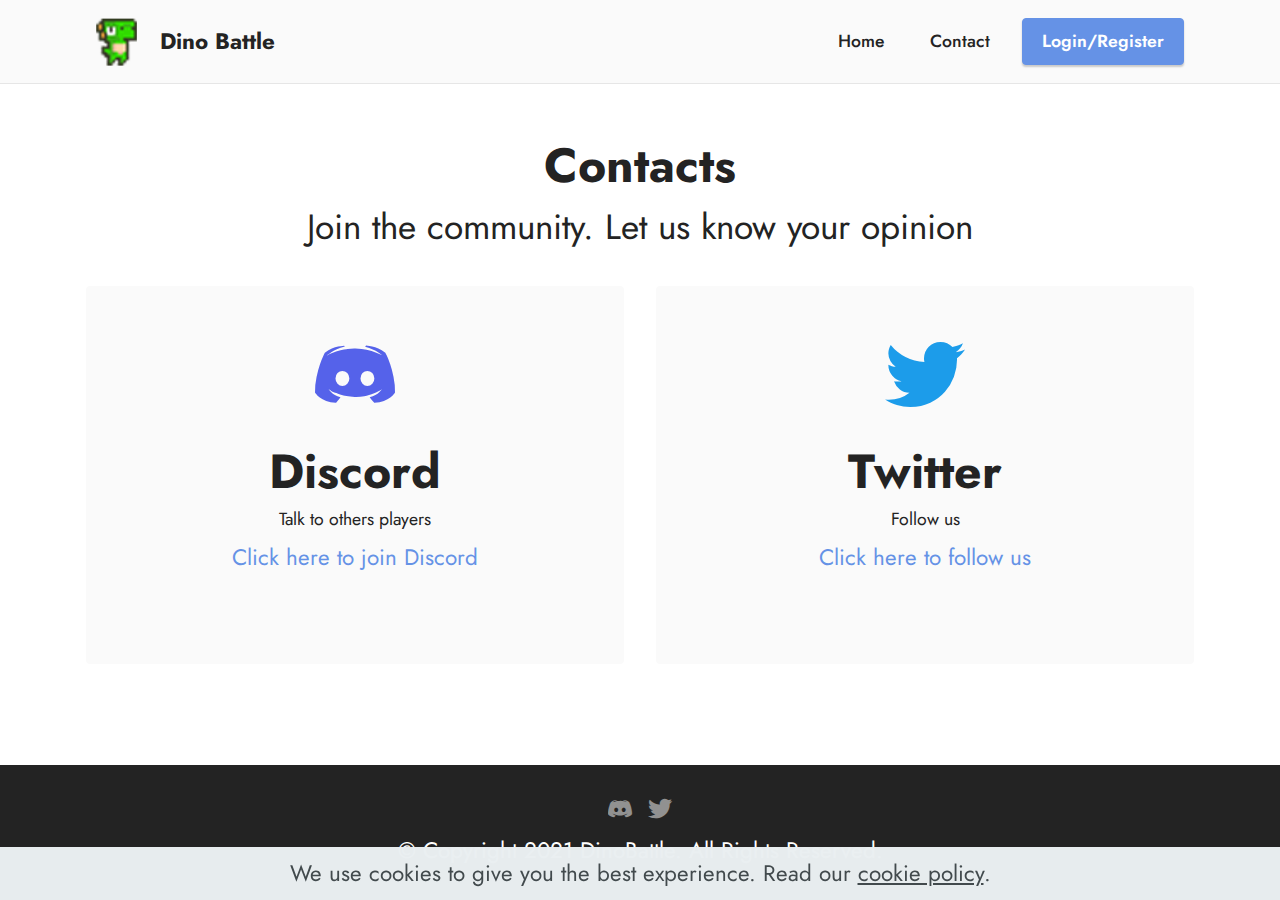
==== contact.html @ 3340be44 "Change discord link" ====
<!DOCTYPE html>
<html  >
<head>
  <!-- Site made with Mobirise Website Builder v5.0.29, https://mobirise.com -->
  <meta charset="UTF-8">
  <meta http-equiv="X-UA-Compatible" content="IE=edge">
  <meta name="generator" content="Mobirise v5.0.29, mobirise.com">
  <meta name="twitter:card" content="summary_large_image"/>
  <meta name="twitter:image:src" content="assets/images/contact-meta.png">
  <meta property="og:image" content="assets/images/contact-meta.png">
  <meta name="twitter:title" content="Dinobattle - Contact">
  <meta name="viewport" content="width=device-width, initial-scale=1, minimum-scale=1">
  <link rel="shortcut icon" href="assets/images/favicon-48x48.png" type="image/x-icon">
  <meta name="description" content="Contact us: Discord and twitter communites">
  
  
  <title>Dinobattle - Contact</title>
  <link rel="stylesheet" href="assets/web/assets/mobirise-icons2/mobirise2.css">
  <link rel="stylesheet" href="assets/tether/tether.min.css">
  <link rel="stylesheet" href="assets/bootstrap/css/bootstrap.min.css">
  <link rel="stylesheet" href="assets/bootstrap/css/bootstrap-grid.min.css">
  <link rel="stylesheet" href="assets/bootstrap/css/bootstrap-reboot.min.css">
  <link rel="stylesheet" href="assets/dropdown/css/style.css">
  <link rel="stylesheet" href="assets/socicon/css/styles.css">
  <link rel="stylesheet" href="assets/theme/css/style.css">
  <link rel="preload" as="style" href="assets/mobirise/css/mbr-additional.css"><link rel="stylesheet" href="assets/mobirise/css/mbr-additional.css" type="text/css">
  
  
  
  
</head>
<body>

<!-- Analytics -->
<!-- Global site tag (gtag.js) - Google Analytics -->
<script async src="https://www.googletagmanager.com/gtag/js?id=G-3J316WL2Z2"></script>
<script>
  window.dataLayer = window.dataLayer || [];
  function gtag(){dataLayer.push(arguments);}
  gtag('js', new Date());

  gtag('config', 'G-3J316WL2Z2');
</script>
<!-- /Analytics -->


  
  <section data-bs-version="5.1" class="menu cid-s48OLK6784" once="menu" id="menu1-m">
    
    <nav class="navbar navbar-dropdown navbar-fixed-top navbar-expand-lg">
        <div class="container">
            <div class="navbar-brand">
                <span class="navbar-logo">
                    
                        <img src="assets/images/favicon-48x48.png" alt="Dino Battle" style="height: 3.8rem;">
                    
                </span>
                <span class="navbar-caption-wrap"><a class="navbar-caption text-black text-primary display-7" href="https://dinobattle.one">Dino Battle<br></a></span>
            </div>
            <button class="navbar-toggler" type="button" data-toggle="collapse" data-bs-toggle="collapse" data-target="#navbarSupportedContent" data-bs-target="#navbarSupportedContent" aria-controls="navbarNavAltMarkup" aria-expanded="false" aria-label="Toggle navigation">
                <div class="hamburger">
                    <span></span>
                    <span></span>
                    <span></span>
                    <span></span>
                </div>
            </button>
            <div class="collapse navbar-collapse" id="navbarSupportedContent">
                <ul class="navbar-nav nav-dropdown" data-app-modern-menu="true"><li class="nav-item"><a class="nav-link link text-black text-primary display-4" href="index.html">Home</a></li><li class="nav-item"><a class="nav-link link text-black text-primary display-4" href="contact.html">Contact</a></li></ul>
                
                <div class="navbar-buttons mbr-section-btn"><a class="btn btn-primary display-4" href="https://app.dinobattle.one">Login/Register</a></div>
            </div>
        </div>
    </nav>

</section>

<section class="engine"><a href="https://mobirise.info/r">free bootstrap template</a></section><section class="contacts1 cid-sRi2IFYjNq" id="contacts1-q">

    

    
    <div class="container">
        <div class="mbr-section-head">
            <h3 class="mbr-section-title mbr-fonts-style align-center mb-0 display-2">
                <strong>Contacts</strong>
            </h3>
            <h4 class="mbr-section-subtitle mbr-fonts-style align-center mb-0 mt-2 display-5">Join the community. Let us know your opinion</h4>
        </div>
        <div class="row justify-content-center mt-4">
            <div class="card col-12 col-lg-6">
                <div class="card-wrapper">
                    <div class="card-box align-center">
                        <div class="image-wrapper">
                            <span class="mbr-iconfont socicon-discord socicon" style="color: rgb(85, 98, 234); fill: rgb(85, 98, 234);"></span>
                        </div>
                        <h4 class="card-title mbr-fonts-style mb-2 display-2">
                            <strong>Discord</strong></h4>
                        <p class="mbr-text mbr-fonts-style mb-2 display-4">
                            Talk to others players</p>
                        <h5 class="link mbr-fonts-style display-7"><a href="https://discord.gg/qwzvdvm8AP" class="text-primary" target="_blank">Click here to join Discord</a><br><br></h5>
                    </div>
                </div>
            </div>
            <div class="card col-12 col-lg-6">
                <div class="card-wrapper">
                    <div class="card-box align-center">
                        <div class="image-wrapper">
                            <span class="mbr-iconfont socicon-twitter socicon" style="color: rgb(28, 156, 234); fill: rgb(28, 156, 234);"></span>
                        </div>
                        <h4 class="card-title mbr-fonts-style align-center mb-2 display-2">
                            <strong>Twitter</strong></h4>
                        <p class="mbr-text mbr-fonts-style mb-2 display-4">
                            Follow us</p>
                        <h5 class="link mbr-black mbr-fonts-style display-7"><a href="https://twitter.com/DinoBattle_DBT" class="text-primary" target="_blank">Click here to follow us</a></h5>
                    </div>
                </div>
            </div>
        </div>
    </div>
</section>

<section data-bs-version="5.1" class="footer3 cid-sRi4iLlExA mbr-reveal" once="footers" id="footer3-r">

    

    

    <div class="container">
        <div class="media-container-row align-center mbr-white">
            
            <div class="row social-row">
                <div class="social-list align-right pb-2">
                    
                    
                    
                    
                    
                    
                <div class="soc-item">
                        <a href="https://discord.gg/qwzvdvm8AP" target="_blank">
                            <span class="mbr-iconfont mbr-iconfont-social socicon-discord socicon"></span>
                        </a>
                    </div><div class="soc-item">
                        <a href="https://twitter.com/DinoBattle_DBT" target="_blank">
                            <span class="mbr-iconfont mbr-iconfont-social socicon-twitter socicon"></span>
                        </a>
                    </div></div>
            </div>
            <div class="row row-copirayt">
                <p class="mbr-text mb-0 mbr-fonts-style mbr-white align-center display-7">
                    © Copyright 2021 DinoBattle. All Rights Reserved.
                </p>
            </div>
        </div>
    </div>
</section>


  <script src="assets/web/assets/jquery/jquery.min.js"></script>
  <script src="assets/popper/popper.min.js"></script>
  <script src="assets/tether/tether.min.js"></script>
  <script src="assets/bootstrap/js/bootstrap.min.js"></script>
  <script src="assets/web/assets/cookies-alert-plugin/cookies-alert-core.js"></script>
  <script src="assets/web/assets/cookies-alert-plugin/cookies-alert-script.js"></script>
  <script src="assets/smoothscroll/smooth-scroll.js"></script>
  <script src="assets/dropdown/js/nav-dropdown.js"></script>
  <script src="assets/dropdown/js/navbar-dropdown.js"></script>
  <script src="assets/touchswipe/jquery.touch-swipe.min.js"></script>
  <script src="assets/theme/js/script.js"></script>
  
  
  
<input name="cookieData" type="hidden" data-cookie-customDialogSelector='null' data-cookie-colorText='#424a4d' data-cookie-colorBg='rgba(234, 239, 241, 0.99)' data-cookie-textButton='Agree' data-cookie-colorButton='' data-cookie-colorLink='#424a4d' data-cookie-underlineLink='true' data-cookie-text="We use cookies to give you the best experience. Read our <a href='privacy.html'>cookie policy</a>.">
  </body>
</html>
---- assets/web/assets/mobirise-icons2/mobirise2.css ----
@font-face {
  font-family: 'Moririse2';
  font-display: swap;
  src:  url('mobirise2.eot?f2bix4');
  src:  url('mobirise2.eot?f2bix4#iefix') format('embedded-opentype'),
    url('mobirise2.ttf?f2bix4') format('truetype'),
    url('mobirise2.woff?f2bix4') format('woff'),
    url('mobirise2.svg?f2bix4#mobirise2') format('svg');
  font-weight: normal;
  font-style: normal;
}

[class^="mobi-"], [class*=" mobi-"] {
  /* use !important to prevent issues with browser extensions that change fonts */
  font-family: 'Moririse2' !important;
  speak: none;
  font-style: normal;
  font-weight: normal;
  font-variant: normal;
  text-transform: none;
  line-height: 1;

  /* Better Font Rendering =========== */
  -webkit-font-smoothing: antialiased;
  -moz-osx-font-smoothing: grayscale;
}

.mobi-mbri-add-submenu:before {
  content: "\e900";
}
.mobi-mbri-alert:before {
  content: "\e901";
}
.mobi-mbri-align-center:before {
  content: "\e902";
}
.mobi-mbri-align-justify:before {
  content: "\e903";
}
.mobi-mbri-align-left:before {
  content: "\e904";
}
.mobi-mbri-align-right:before {
  content: "\e905";
}
.mobi-mbri-android:before {
  content: "\e906";
}
.mobi-mbri-apple:before {
  content: "\e907";
}
.mobi-mbri-arrow-down:before {
  content: "\e908";
}
.mobi-mbri-arrow-next:before {
  content: "\e909";
}
.mobi-mbri-arrow-prev:before {
  content: "\e90a";
}
.mobi-mbri-arrow-up:before {
  content: "\e90b";
}
.mobi-mbri-bold:before {
  content: "\e90c";
}
.mobi-mbri-bookmark:before {
  content: "\e90d";
}
.mobi-mbri-bootstrap:before {
  content: "\e90e";
}
.mobi-mbri-briefcase:before {
  content: "\e90f";
}
.mobi-mbri-browse:before {
  content: "\e910";
}
.mobi-mbri-bulleted-list:before {
  content: "\e911";
}
.mobi-mbri-calendar:before {
  content: "\e912";
}
.mobi-mbri-camera:before {
  content: "\e913";
}
.mobi-mbri-cart-add:before {
  content: "\e914";
}
.mobi-mbri-cart-full:before {
  content: "\e915";
}
.mobi-mbri-cash:before {
  content: "\e916";
}
.mobi-mbri-change-style:before {
  content: "\e917";
}
.mobi-mbri-chat:before {
  content: "\e918";
}
.mobi-mbri-clock:before {
  content: "\e919";
}
.mobi-mbri-close:before {
  content: "\e91a";
}
.mobi-mbri-cloud:before {
  content: "\e91b";
}
.mobi-mbri-code:before {
  content: "\e91c";
}
.mobi-mbri-contact-form:before {
  content: "\e91d";
}
.mobi-mbri-credit-card:before {
  content: "\e91e";
}
.mobi-mbri-cursor-click:before {
  content: "\e91f";
}
.mobi-mbri-cust-feedback:before {
  content: "\e920";
}
.mobi-mbri-database:before {
  content: "\e921";
}
.mobi-mbri-delivery:before {
  content: "\e922";
}
.mobi-mbri-desktop:before {
  content: "\e923";
}
.mobi-mbri-devices:before {
  content: "\e924";
}
.mobi-mbri-down:before {
  content: "\e925";
}
.mobi-mbri-download-2:before {
  content: "\e926";
}
.mobi-mbri-download:before {
  content: "\e927";
}
.mobi-mbri-drag-n-drop-2:before {
  content: "\e928";
}
.mobi-mbri-drag-n-drop:before {
  content: "\e929";
}
.mobi-mbri-edit-2:before {
  content: "\e92a";
}
.mobi-mbri-edit:before {
  content: "\e92b";
}
.mobi-mbri-error:before {
  content: "\e92c";
}
.mobi-mbri-extension:before {
  content: "\e92d";
}
.mobi-mbri-features:before {
  content: "\e92e";
}
.mobi-mbri-file:before {
  content: "\e92f";
}
.mobi-mbri-flag:before {
  content: "\e930";
}
.mobi-mbri-folder:before {
  content: "\e931";
}
.mobi-mbri-gift:before {
  content: "\e932";
}
.mobi-mbri-github:before {
  content: "\e933";
}
.mobi-mbri-globe-2:before {
  content: "\e934";
}
.mobi-mbri-globe:before {
  content: "\e935";
}
.mobi-mbri-growing-chart:before {
  content: "\e936";
}
.mobi-mbri-hearth:before {
  content: "\e937";
}
.mobi-mbri-help:before {
  content: "\e938";
}
.mobi-mbri-home:before {
  content: "\e939";
}
.mobi-mbri-hot-cup:before {
  content: "\e93a";
}
.mobi-mbri-idea:before {
  content: "\e93b";
}
.mobi-mbri-image-gallery:before {
  content: "\e93c";
}
.mobi-mbri-image-slider:before {
  content: "\e93d";
}
.mobi-mbri-info:before {
  content: "\e93e";
}
.mobi-mbri-italic:before {
  content: "\e93f";
}
.mobi-mbri-key:before {
  content: "\e940";
}
.mobi-mbri-laptop:before {
  content: "\e941";
}
.mobi-mbri-layers:before {
  content: "\e942";
}
.mobi-mbri-left-right:before {
  content: "\e943";
}
.mobi-mbri-left:before {
  content: "\e944";
}
.mobi-mbri-letter:before {
  content: "\e945";
}
.mobi-mbri-like:before {
  content: "\e946";
}
.mobi-mbri-link:before {
  content: "\e947";
}
.mobi-mbri-lock:before {
  content: "\e948";
}
.mobi-mbri-login:before {
  content: "\e949";
}
.mobi-mbri-logout:before {
  content: "\e94a";
}
.mobi-mbri-magic-stick:before {
  content: "\e94b";
}
.mobi-mbri-map-pin:before {
  content: "\e94c";
}
.mobi-mbri-menu:before {
  content: "\e94d";
}
.mobi-mbri-mobile-2:before {
  content: "\e94e";
}
.mobi-mbri-mobile-horizontal:before {
  content: "\e94f";
}
.mobi-mbri-mobile:before {
  content: "\e950";
}
.mobi-mbri-mobirise:before {
  content: "\e951";
}
.mobi-mbri-more-horizontal:before {
  content: "\e952";
}
.mobi-mbri-more-vertical:before {
  content: "\e953";
}
.mobi-mbri-music:before {
  content: "\e954";
}
.mobi-mbri-new-file:before {
  content: "\e955";
}
.mobi-mbri-numbered-list:before {
  content: "\e956";
}
.mobi-mbri-opened-folder:before {
  content: "\e957";
}
.mobi-mbri-pages:before {
  content: "\e958";
}
.mobi-mbri-paper-plane:before {
  content: "\e959";
}
.mobi-mbri-paperclip:before {
  content: "\e95a";
}
.mobi-mbri-phone:before {
  content: "\e95b";
}
.mobi-mbri-photo:before {
  content: "\e95c";
}
.mobi-mbri-photos:before {
  content: "\e95d";
}
.mobi-mbri-pin:before {
  content: "\e95e";
}
.mobi-mbri-play:before {
  content: "\e95f";
}
.mobi-mbri-plus:before {
  content: "\e960";
}
.mobi-mbri-preview:before {
  content: "\e961";
}
.mobi-mbri-print:before {
  content: "\e962";
}
.mobi-mbri-protect:before {
  content: "\e963";
}
.mobi-mbri-question:before {
  content: "\e964";
}
.mobi-mbri-quote-left:before {
  content: "\e965";
}
.mobi-mbri-quote-right:before {
  content: "\e966";
}
.mobi-mbri-redo:before {
  content: "\e967";
}
.mobi-mbri-refresh:before {
  content: "\e968";
}
.mobi-mbri-responsive-2:before {
  content: "\e969";
}
.mobi-mbri-responsive:before {
  content: "\e96a";
}
.mobi-mbri-right:before {
  content: "\e96b";
}
.mobi-mbri-rocket:before {
  content: "\e96c";
}
.mobi-mbri-sad-face:before {
  content: "\e96d";
}
.mobi-mbri-sale:before {
  content: "\e96e";
}
.mobi-mbri-save:before {
  content: "\e96f";
}
.mobi-mbri-search:before {
  content: "\e970";
}
.mobi-mbri-setting-2:before {
  content: "\e971";
}
.mobi-mbri-setting-3:before {
  content: "\e972";
}
.mobi-mbri-setting:before {
  content: "\e973";
}
.mobi-mbri-share:before {
  content: "\e974";
}
.mobi-mbri-shopping-bag:before {
  content: "\e975";
}
.mobi-mbri-shopping-basket:before {
  content: "\e976";
}
.mobi-mbri-shopping-cart:before {
  content: "\e977";
}
.mobi-mbri-sites:before {
  content: "\e978";
}
.mobi-mbri-smile-face:before {
  content: "\e979";
}
.mobi-mbri-speed:before {
  content: "\e97a";
}
.mobi-mbri-star:before {
  content: "\e97b";
}
.mobi-mbri-success:before {
  content: "\e97c";
}
.mobi-mbri-sun:before {
  content: "\e97d";
}
.mobi-mbri-sun2:before {
  content: "\e97e";
}
.mobi-mbri-tablet-vertical:before {
  content: "\e97f";
}
.mobi-mbri-tablet:before {
  content: "\e980";
}
.mobi-mbri-target:before {
  content: "\e981";
}
.mobi-mbri-timer:before {
  content: "\e982";
}
.mobi-mbri-to-ftp:before {
  content: "\e983";
}
.mobi-mbri-to-local-drive:before {
  content: "\e984";
}
.mobi-mbri-touch-swipe:before {
  content: "\e985";
}
.mobi-mbri-touch:before {
  content: "\e986";
}
.mobi-mbri-trash:before {
  content: "\e987";
}
.mobi-mbri-underline:before {
  content: "\e988";
}
.mobi-mbri-undo:before {
  content: "\e989";
}
.mobi-mbri-unlink:before {
  content: "\e98a";
}
.mobi-mbri-unlock:before {
  content: "\e98b";
}
.mobi-mbri-up-down:before {
  content: "\e98c";
}
.mobi-mbri-up:before {
  content: "\e98d";
}
.mobi-mbri-update:before {
  content: "\e98e";
}
.mobi-mbri-upload-2:before {
  content: "\e98f";
}
.mobi-mbri-upload:before {
  content: "\e990";
}
.mobi-mbri-user-2:before {
  content: "\e991";
}
.mobi-mbri-user:before {
  content: "\e992";
}
.mobi-mbri-users:before {
  content: "\e993";
}
.mobi-mbri-video-play:before {
  content: "\e994";
}
.mobi-mbri-video:before {
  content: "\e995";
}
.mobi-mbri-watch:before {
  content: "\e996";
}
.mobi-mbri-website-theme-2:before {
  content: "\e997";
}
.mobi-mbri-website-theme:before {
  content: "\e998";
}
.mobi-mbri-wifi:before {
  content: "\e999";
}
.mobi-mbri-windows:before {
  content: "\e99a";
}
.mobi-mbri-zoom-in:before {
  content: "\e99b";
}
.mobi-mbri-zoom-out:before {
  content: "\e99c";
}
---- assets/dropdown/css/style.css ----
.navbar-dropdown {
  left: 0;
  padding: 0;
  position: absolute;
  right: 0;
  top: 0;
  transition: all 0.45s ease;
  z-index: 1030;
  background: #282828; }
  .navbar-dropdown .navbar-logo {
    margin-right: 0.8rem;
    transition: margin 0.3s ease-in-out;
    vertical-align: middle; }
    .navbar-dropdown .navbar-logo img {
      height: 3.125rem;
      transition: all 0.3s ease-in-out; }
    .navbar-dropdown .navbar-logo.mbr-iconfont {
      font-size: 3.125rem;
      line-height: 3.125rem; }
  .navbar-dropdown .navbar-caption {
    font-weight: 700;
    white-space: normal;
    vertical-align: -4px;
    line-height: 3.125rem !important; }
    .navbar-dropdown .navbar-caption, .navbar-dropdown .navbar-caption:hover {
      color: inherit;
      text-decoration: none; }
  .navbar-dropdown .mbr-iconfont + .navbar-caption {
    vertical-align: -1px; }
  .navbar-dropdown.navbar-fixed-top {
    position: fixed; }
  .navbar-dropdown .navbar-brand span {
    vertical-align: -4px; }
  .navbar-dropdown.bg-color.transparent {
    background: none; }
  .navbar-dropdown.navbar-short .navbar-brand {
    padding: 0.625rem 0; }
    .navbar-dropdown.navbar-short .navbar-brand span {
      vertical-align: -1px; }
  .navbar-dropdown.navbar-short .navbar-caption {
    line-height: 2.375rem !important;
    vertical-align: -2px; }
  .navbar-dropdown.navbar-short .navbar-logo {
    margin-right: 0.5rem; }
    .navbar-dropdown.navbar-short .navbar-logo img {
      height: 2.375rem; }
    .navbar-dropdown.navbar-short .navbar-logo.mbr-iconfont {
      font-size: 2.375rem;
      line-height: 2.375rem; }
  .navbar-dropdown.navbar-short .mbr-table-cell {
    height: 3.625rem; }
  .navbar-dropdown .navbar-close {
    left: 0.6875rem;
    position: fixed;
    top: 0.75rem;
    z-index: 1000; }
  .navbar-dropdown .hamburger-icon {
    content: "";
    display: inline-block;
    vertical-align: middle;
    width: 16px;
    -webkit-box-shadow: 0 -6px 0 1px #282828,0 0 0 1px #282828,0 6px 0 1px #282828;
    -moz-box-shadow: 0 -6px 0 1px #282828,0 0 0 1px #282828,0 6px 0 1px #282828;
    box-shadow: 0 -6px 0 1px #282828,0 0 0 1px #282828,0 6px 0 1px #282828; }

.dropdown-menu .dropdown-toggle[data-toggle="dropdown-submenu"]::after {
  border-bottom: 0.35em solid transparent;
  border-left: 0.35em solid;
  border-right: 0;
  border-top: 0.35em solid transparent;
  margin-left: 0.3rem; }

.dropdown-menu .dropdown-item:focus {
  outline: 0; }

.nav-dropdown {
  font-size: 0.75rem;
  font-weight: 500;
  height: auto !important; }
  .nav-dropdown .nav-btn {
    padding-left: 1rem; }
  .nav-dropdown .link {
    margin: .667em 1.667em;
    font-weight: 500;
    padding: 0;
    transition: color .2s ease-in-out; }
    .nav-dropdown .link.dropdown-toggle {
      margin-right: 2.583em; }
      .nav-dropdown .link.dropdown-toggle::after {
        margin-left: .25rem;
        border-top: 0.35em solid;
        border-right: 0.35em solid transparent;
        border-left: 0.35em solid transparent;
        border-bottom: 0; }
      .nav-dropdown .link.dropdown-toggle[aria-expanded="true"] {
        margin: 0;
        padding: 0.667em 3.263em  0.667em 1.667em; }
  .nav-dropdown .link::after,
  .nav-dropdown .dropdown-item::after {
    color: inherit; }
  .nav-dropdown .btn {
    font-size: 0.75rem;
    font-weight: 700;
    letter-spacing: 0;
    margin-bottom: 0;
    padding-left: 1.25rem;
    padding-right: 1.25rem; }
  .nav-dropdown .dropdown-menu {
    border-radius: 0;
    border: 0;
    left: 0;
    margin: 0;
    padding-bottom: 1.25rem;
    padding-top: 1.25rem;
    position: relative; }
  .nav-dropdown .dropdown-submenu {
    margin-left: 0.125rem;
    top: 0; }
  .nav-dropdown .dropdown-item {
    font-weight: 500;
    line-height: 2;
    padding: 0.3846em 4.615em 0.3846em 1.5385em;
    position: relative;
    transition: color .2s ease-in-out, background-color .2s ease-in-out; }
    .nav-dropdown .dropdown-item::after {
      margin-top: -0.3077em;
      position: absolute;
      right: 1.1538em;
      top: 50%; }
    .nav-dropdown .dropdown-item:focus, .nav-dropdown .dropdown-item:hover {
      background: none; }

@media (max-width: 767px) {
  .nav-dropdown.navbar-toggleable-sm {
    bottom: 0;
    display: none;
    left: 0;
    overflow-x: hidden;
    position: fixed;
    top: 0;
    transform: translateX(-100%);
    -ms-transform: translateX(-100%);
    -webkit-transform: translateX(-100%);
    width: 18.75rem;
    z-index: 999; } }
.nav-dropdown.navbar-toggleable-xl {
  bottom: 0;
  display: none;
  left: 0;
  overflow-x: hidden;
  position: fixed;
  top: 0;
  transform: translateX(-100%);
  -ms-transform: translateX(-100%);
  -webkit-transform: translateX(-100%);
  width: 18.75rem;
  z-index: 999; }

.nav-dropdown-sm {
  display: block !important;
  overflow-x: hidden;
  overflow: auto;
  padding-top: 3.875rem; }
  .nav-dropdown-sm::after {
    content: "";
    display: block;
    height: 3rem;
    width: 100%; }
  .nav-dropdown-sm.collapse.in ~ .navbar-close {
    display: block !important; }
  .nav-dropdown-sm.collapsing, .nav-dropdown-sm.collapse.in {
    transform: translateX(0);
    -ms-transform: translateX(0);
    -webkit-transform: translateX(0);
    transition: all 0.25s ease-out;
    -webkit-transition: all 0.25s ease-out;
    background: #282828; }
  .nav-dropdown-sm.collapsing[aria-expanded="false"] {
    transform: translateX(-100%);
    -ms-transform: translateX(-100%);
    -webkit-transform: translateX(-100%); }
  .nav-dropdown-sm .nav-item {
    display: block;
    margin-left: 0 !important;
    padding-left: 0; }
  .nav-dropdown-sm .link,
  .nav-dropdown-sm .dropdown-item {
    border-top: 1px dotted rgba(255, 255, 255, 0.1);
    font-size: 0.8125rem;
    line-height: 1.6;
    margin: 0 !important;
    padding: 0.875rem 2.4rem 0.875rem 1.5625rem !important;
    position: relative;
    white-space: normal; }
    .nav-dropdown-sm .link:focus, .nav-dropdown-sm .link:hover,
    .nav-dropdown-sm .dropdown-item:focus,
    .nav-dropdown-sm .dropdown-item:hover {
      background: rgba(0, 0, 0, 0.2) !important;
      color: #c0a375; }
  .nav-dropdown-sm .nav-btn {
    position: relative;
    padding: 1.5625rem 1.5625rem 0 1.5625rem; }
    .nav-dropdown-sm .nav-btn::before {
      border-top: 1px dotted rgba(255, 255, 255, 0.1);
      content: "";
      left: 0;
      position: absolute;
      top: 0;
      width: 100%; }
    .nav-dropdown-sm .nav-btn + .nav-btn {
      padding-top: 0.625rem; }
      .nav-dropdown-sm .nav-btn + .nav-btn::before {
        display: none; }
  .nav-dropdown-sm .btn {
    padding: 0.625rem 0; }
  .nav-dropdown-sm .dropdown-toggle[data-toggle="dropdown-submenu"]::after {
    margin-left: .25rem;
    border-top: 0.35em solid;
    border-right: 0.35em solid transparent;
    border-left: 0.35em solid transparent;
    border-bottom: 0; }
  .nav-dropdown-sm .dropdown-toggle[data-toggle="dropdown-submenu"][aria-expanded="true"]::after {
    border-top: 0;
    border-right: 0.35em solid transparent;
    border-left: 0.35em solid transparent;
    border-bottom: 0.35em solid; }
  .nav-dropdown-sm .dropdown-menu {
    margin: 0;
    padding: 0;
    position: relative;
    top: 0;
    left: 0;
    width: 100%;
    border: 0;
    float: none;
    border-radius: 0;
    background: none; }
  .nav-dropdown-sm .dropdown-submenu {
    left: 100%;
    margin-left: 0.125rem;
    margin-top: -1.25rem;
    top: 0; }

.navbar-toggleable-sm .nav-dropdown .dropdown-menu {
  position: absolute; }

.navbar-toggleable-sm .nav-dropdown .dropdown-submenu {
  left: 100%;
  margin-left: 0.125rem;
  margin-top: -1.25rem;
  top: 0; }

.navbar-toggleable-sm.opened .nav-dropdown .dropdown-menu {
  position: relative; }

.navbar-toggleable-sm.opened .nav-dropdown .dropdown-submenu {
  left: 0;
  margin-left: 00rem;
  margin-top: 0rem;
  top: 0; }

.is-builder .nav-dropdown.collapsing {
  transition: none !important; }

/*# sourceMappingURL=style.css.map */
---- assets/socicon/css/styles.css ----
@charset "UTF-8";

@font-face {
  font-family: 'Socicon';
  src:  url('../fonts/socicon.eot');
  src:  url('../fonts/socicon.eot?#iefix') format('embedded-opentype'),
    url('../fonts/socicon.woff2') format('woff2'),
    url('../fonts/socicon.ttf') format('truetype'),
    url('../fonts/socicon.woff') format('woff'),
    url('../fonts/socicon.svg#socicon') format('svg');
  font-weight: normal;
  font-style: normal;
}

[data-icon]:before {
  font-family: "socicon" !important;
  content: attr(data-icon);
  font-style: normal !important;
  font-weight: normal !important;
  font-variant: normal !important;
  text-transform: none !important;
  speak: none;
  line-height: 1;
  -webkit-font-smoothing: antialiased;
  -moz-osx-font-smoothing: grayscale;
}

[class^="socicon-"], [class*=" socicon-"] {
  /* use !important to prevent issues with browser extensions that change fonts */
  font-family: 'Socicon' !important;
  speak: none;
  font-style: normal;
  font-weight: normal;
  font-variant: normal;
  text-transform: none;
  line-height: 1;

  /* Better Font Rendering =========== */
  -webkit-font-smoothing: antialiased;
  -moz-osx-font-smoothing: grayscale;
}

.socicon-eitaa:before {
  content: "\e97c";
}
.socicon-soroush:before {
  content: "\e97d";
}
.socicon-bale:before {
  content: "\e97e";
}
.socicon-zazzle:before {
  content: "\e97b";
}
.socicon-society6:before {
  content: "\e97a";
}
.socicon-redbubble:before {
  content: "\e979";
}
.socicon-avvo:before {
  content: "\e978";
}
.socicon-stitcher:before {
  content: "\e977";
}
.socicon-googlehangouts:before {
  content: "\e974";
}
.socicon-dlive:before {
  content: "\e975";
}
.socicon-vsco:before {
  content: "\e976";
}
.socicon-flipboard:before {
  content: "\e973";
}
.socicon-ubuntu:before {
  content: "\e958";
}
.socicon-artstation:before {
  content: "\e959";
}
.socicon-invision:before {
  content: "\e95a";
}
.socicon-torial:before {
  content: "\e95b";
}
.socicon-collectorz:before {
  content: "\e95c";
}
.socicon-seenthis:before {
  content: "\e95d";
}
.socicon-googleplaymusic:before {
  content: "\e95e";
}
.socicon-debian:before {
  content: "\e95f";
}
.socicon-filmfreeway:before {
  content: "\e960";
}
.socicon-gnome:before {
  content: "\e961";
}
.socicon-itchio:before {
  content: "\e962";
}
.socicon-jamendo:before {
  content: "\e963";
}
.socicon-mix:before {
  content: "\e964";
}
.socicon-sharepoint:before {
  content: "\e965";
}
.socicon-tinder:before {
  content: "\e966";
}
.socicon-windguru:before {
  content: "\e967";
}
.socicon-cdbaby:before {
  content: "\e968";
}
.socicon-elementaryos:before {
  content: "\e969";
}
.socicon-stage32:before {
  content: "\e96a";
}
.socicon-tiktok:before {
  content: "\e96b";
}
.socicon-gitter:before {
  content: "\e96c";
}
.socicon-letterboxd:before {
  content: "\e96d";
}
.socicon-threema:before {
  content: "\e96e";
}
.socicon-splice:before {
  content: "\e96f";
}
.socicon-metapop:before {
  content: "\e970";
}
.socicon-naver:before {
  content: "\e971";
}
.socicon-remote:before {
  content: "\e972";
}
.socicon-internet:before {
  content: "\e957";
}
.socicon-moddb:before {
  content: "\e94b";
}
.socicon-indiedb:before {
  content: "\e94c";
}
.socicon-traxsource:before {
  content: "\e94d";
}
.socicon-gamefor:before {
  content: "\e94e";
}
.socicon-pixiv:before {
  content: "\e94f";
}
.socicon-myanimelist:before {
  content: "\e950";
}
.socicon-blackberry:before {
  content: "\e951";
}
.socicon-wickr:before {
  content: "\e952";
}
.socicon-spip:before {
  content: "\e953";
}
.socicon-napster:before {
  content: "\e954";
}
.socicon-beatport:before {
  content: "\e955";
}
.socicon-hackerone:before {
  content: "\e956";
}
.socicon-hackernews:before {
  content: "\e946";
}
.socicon-smashwords:before {
  content: "\e947";
}
.socicon-kobo:before {
  content: "\e948";
}
.socicon-bookbub:before {
  content: "\e949";
}
.socicon-mailru:before {
  content: "\e94a";
}
.socicon-gitlab:before {
  content: "\e945";
}
.socicon-instructables:before {
  content: "\e944";
}
.socicon-portfolio:before {
  content: "\e943";
}
.socicon-codered:before {
  content: "\e940";
}
.socicon-origin:before {
  content: "\e941";
}
.socicon-nextdoor:before {
  content: "\e942";
}
.socicon-udemy:before {
  content: "\e93f";
}
.socicon-livemaster:before {
  content: "\e93e";
}
.socicon-crunchbase:before {
  content: "\e93b";
}
.socicon-homefy:before {
  content: "\e93c";
}
.socicon-calendly:before {
  content: "\e93d";
}
.socicon-realtor:before {
  content: "\e90f";
}
.socicon-tidal:before {
  content: "\e910";
}
.socicon-qobuz:before {
  content: "\e911";
}
.socicon-natgeo:before {
  content: "\e912";
}
.socicon-mastodon:before {
  content: "\e913";
}
.socicon-unsplash:before {
  content: "\e914";
}
.socicon-homeadvisor:before {
  content: "\e915";
}
.socicon-angieslist:before {
  content: "\e916";
}
.socicon-codepen:before {
  content: "\e917";
}
.socicon-slack:before {
  content: "\e918";
}
.socicon-openaigym:before {
  content: "\e919";
}
.socicon-logmein:before {
  content: "\e91a";
}
.socicon-fiverr:before {
  content: "\e91b";
}
.socicon-gotomeeting:before {
  content: "\e91c";
}
.socicon-aliexpress:before {
  content: "\e91d";
}
.socicon-guru:before {
  content: "\e91e";
}
.socicon-appstore:before {
  content: "\e91f";
}
.socicon-homes:before {
  content: "\e920";
}
.socicon-zoom:before {
  content: "\e921";
}
.socicon-alibaba:before {
  content: "\e922";
}
.socicon-craigslist:before {
  content: "\e923";
}
.socicon-wix:before {
  content: "\e924";
}
.socicon-redfin:before {
  content: "\e925";
}
.socicon-googlecalendar:before {
  content: "\e926";
}
.socicon-shopify:before {
  content: "\e927";
}
.socicon-freelancer:before {
  content: "\e928";
}
.socicon-seedrs:before {
  content: "\e929";
}
.socicon-bing:before {
  content: "\e92a";
}
.socicon-doodle:before {
  content: "\e92b";
}
.socicon-bonanza:before {
  content: "\e92c";
}
.socicon-squarespace:before {
  content: "\e92d";
}
.socicon-toptal:before {
  content: "\e92e";
}
.socicon-gust:before {
  content: "\e92f";
}
.socicon-ask:before {
  content: "\e930";
}
.socicon-trulia:before {
  content: "\e931";
}
.socicon-loomly:before {
  content: "\e932";
}
.socicon-ghost:before {
  content: "\e933";
}
.socicon-upwork:before {
  content: "\e934";
}
.socicon-fundable:before {
  content: "\e935";
}
.socicon-booking:before {
  content: "\e936";
}
.socicon-googlemaps:before {
  content: "\e937";
}
.socicon-zillow:before {
  content: "\e938";
}
.socicon-niconico:before {
  content: "\e939";
}
.socicon-toneden:before {
  content: "\e93a";
}
.socicon-augment:before {
  content: "\e908";
}
.socicon-bitbucket:before {
  content: "\e909";
}
.socicon-fyuse:before {
  content: "\e90a";
}
.socicon-yt-gaming:before {
  content: "\e90b";
}
.socicon-sketchfab:before {
  content: "\e90c";
}
.socicon-mobcrush:before {
  content: "\e90d";
}
.socicon-microsoft:before {
  content: "\e90e";
}
.socicon-pandora:before {
  content: "\e907";
}
.socicon-messenger:before {
  content: "\e906";
}
.socicon-gamewisp:before {
  content: "\e905";
}
.socicon-bloglovin:before {
  content: "\e904";
}
.socicon-tunein:before {
  content: "\e903";
}
.socicon-gamejolt:before {
  content: "\e901";
}
.socicon-trello:before {
  content: "\e902";
}
.socicon-spreadshirt:before {
  content: "\e900";
}
.socicon-500px:before {
  content: "\e000";
}
.socicon-8tracks:before {
  content: "\e001";
}
.socicon-airbnb:before {
  content: "\e002";
}
.socicon-alliance:before {
  content: "\e003";
}
.socicon-amazon:before {
  content: "\e004";
}
.socicon-amplement:before {
  content: "\e005";
}
.socicon-android:before {
  content: "\e006";
}
.socicon-angellist:before {
  content: "\e007";
}
.socicon-apple:before {
  content: "\e008";
}
.socicon-appnet:before {
  content: "\e009";
}
.socicon-baidu:before {
  content: "\e00a";
}
.socicon-bandcamp:before {
  content: "\e00b";
}
.socicon-battlenet:before {
  content: "\e00c";
}
.socicon-mixer:before {
  content: "\e00d";
}
.socicon-bebee:before {
  content: "\e00e";
}
.socicon-bebo:before {
  content: "\e00f";
}
.socicon-behance:before {
  content: "\e010";
}
.socicon-blizzard:before {
  content: "\e011";
}
.socicon-blogger:before {
  content: "\e012";
}
.socicon-buffer:before {
  content: "\e013";
}
.socicon-chrome:before {
  content: "\e014";
}
.socicon-coderwall:before {
  content: "\e015";
}
.socicon-curse:before {
  content: "\e016";
}
.socicon-dailymotion:before {
  content: "\e017";
}
.socicon-deezer:before {
  content: "\e018";
}
.socicon-delicious:before {
  content: "\e019";
}
.socicon-deviantart:before {
  content: "\e01a";
}
.socicon-diablo:before {
  content: "\e01b";
}
.socicon-digg:before {
  content: "\e01c";
}
.socicon-discord:before {
  content: "\e01d";
}
.socicon-disqus:before {
  content: "\e01e";
}
.socicon-douban:before {
  content: "\e01f";
}
.socicon-draugiem:before {
  content: "\e020";
}
.socicon-dribbble:before {
  content: "\e021";
}
.socicon-drupal:before {
  content: "\e022";
}
.socicon-ebay:before {
  content: "\e023";
}
.socicon-ello:before {
  content: "\e024";
}
.socicon-endomodo:before {
  content: "\e025";
}
.socicon-envato:before {
  content: "\e026";
}
.socicon-etsy:before {
  content: "\e027";
}
.socicon-facebook:before {
  content: "\e028";
}
.socicon-feedburner:before {
  content: "\e029";
}
.socicon-filmweb:before {
  content: "\e02a";
}
.socicon-firefox:before {
  content: "\e02b";
}
.socicon-flattr:before {
  content: "\e02c";
}
.socicon-flickr:before {
  content: "\e02d";
}
.socicon-formulr:before {
  content: "\e02e";
}
.socicon-forrst:before {
  content: "\e02f";
}
.socicon-foursquare:before {
  content: "\e030";
}
.socicon-friendfeed:before {
  content: "\e031";
}
.socicon-github:before {
  content: "\e032";
}
.socicon-goodreads:before {
  content: "\e033";
}
.socicon-google:before {
  content: "\e034";
}
.socicon-googlescholar:before {
  content: "\e035";
}
.socicon-googlegroups:before {
  content: "\e036";
}
.socicon-googlephotos:before {
  content: "\e037";
}
.socicon-googleplus:before {
  content: "\e038";
}
.socicon-grooveshark:before {
  content: "\e039";
}
.socicon-hackerrank:before {
  content: "\e03a";
}
.socicon-hearthstone:before {
  content: "\e03b";
}
.socicon-hellocoton:before {
  content: "\e03c";
}
.socicon-heroes:before {
  content: "\e03d";
}
.socicon-smashcast:before {
  content: "\e03e";
}
.socicon-horde:before {
  content: "\e03f";
}
.socicon-houzz:before {
  content: "\e040";
}
.socicon-icq:before {
  content: "\e041";
}
.socicon-identica:before {
  content: "\e042";
}
.socicon-imdb:before {
  content: "\e043";
}
.socicon-instagram:before {
  content: "\e044";
}
.socicon-issuu:before {
  content: "\e045";
}
.socicon-istock:before {
  content: "\e046";
}
.socicon-itunes:before {
  content: "\e047";
}
.socicon-keybase:before {
  content: "\e048";
}
.socicon-lanyrd:before {
  content: "\e049";
}
.socicon-lastfm:before {
  content: "\e04a";
}
.socicon-line:before {
  content: "\e04b";
}
.socicon-linkedin:before {
  content: "\e04c";
}
.socicon-livejournal:before {
  content: "\e04d";
}
.socicon-lyft:before {
  content: "\e04e";
}
.socicon-macos:before {
  content: "\e04f";
}
.socicon-mail:before {
  content: "\e050";
}
.socicon-medium:before {
  content: "\e051";
}
.socicon-meetup:before {
  content: "\e052";
}
.socicon-mixcloud:before {
  content: "\e053";
}
.socicon-modelmayhem:before {
  content: "\e054";
}
.socicon-mumble:before {
  content: "\e055";
}
.socicon-myspace:before {
  content: "\e056";
}
.socicon-newsvine:before {
  content: "\e057";
}
.socicon-nintendo:before {
  content: "\e058";
}
.socicon-npm:before {
  content: "\e059";
}
.socicon-odnoklassniki:before {
  content: "\e05a";
}
.socicon-openid:before {
  content: "\e05b";
}
.socicon-opera:before {
  content: "\e05c";
}
.socicon-outlook:before {
  content: "\e05d";
}
.socicon-overwatch:before {
  content: "\e05e";
}
.socicon-patreon:before {
  content: "\e05f";
}
.socicon-paypal:before {
  content: "\e060";
}
.socicon-periscope:before {
  content: "\e061";
}
.socicon-persona:before {
  content: "\e062";
}
.socicon-pinterest:before {
  content: "\e063";
}
.socicon-play:before {
  content: "\e064";
}
.socicon-player:before {
  content: "\e065";
}
.socicon-playstation:before {
  content: "\e066";
}
.socicon-pocket:before {
  content: "\e067";
}
.socicon-qq:before {
  content: "\e068";
}
.socicon-quora:before {
  content: "\e069";
}
.socicon-raidcall:before {
  content: "\e06a";
}
.socicon-ravelry:before {
  content: "\e06b";
}
.socicon-reddit:before {
  content: "\e06c";
}
.socicon-renren:before {
  content: "\e06d";
}
.socicon-researchgate:before {
  content: "\e06e";
}
.socicon-residentadvisor:before {
  content: "\e06f";
}
.socicon-reverbnation:before {
  content: "\e070";
}
.socicon-rss:before {
  content: "\e071";
}
.socicon-sharethis:before {
  content: "\e072";
}
.socicon-skype:before {
  content: "\e073";
}
.socicon-slideshare:before {
  content: "\e074";
}
.socicon-smugmug:before {
  content: "\e075";
}
.socicon-snapchat:before {
  content: "\e076";
}
.socicon-songkick:before {
  content: "\e077";
}
.socicon-soundcloud:before {
  content: "\e078";
}
.socicon-spotify:before {
  content: "\e079";
}
.socicon-stackexchange:before {
  content: "\e07a";
}
.socicon-stackoverflow:before {
  content: "\e07b";
}
.socicon-starcraft:before {
  content: "\e07c";
}
.socicon-stayfriends:before {
  content: "\e07d";
}
.socicon-steam:before {
  content: "\e07e";
}
.socicon-storehouse:before {
  content: "\e07f";
}
.socicon-strava:before {
  content: "\e080";
}
.socicon-streamjar:before {
  content: "\e081";
}
.socicon-stumbleupon:before {
  content: "\e082";
}
.socicon-swarm:before {
  content: "\e083";
}
.socicon-teamspeak:before {
  content: "\e084";
}
.socicon-teamviewer:before {
  content: "\e085";
}
.socicon-technorati:before {
  content: "\e086";
}
.socicon-telegram:before {
  content: "\e087";
}
.socicon-tripadvisor:before {
  content: "\e088";
}
.socicon-tripit:before {
  content: "\e089";
}
.socicon-triplej:before {
  content: "\e08a";
}
.socicon-tumblr:before {
  content: "\e08b";
}
.socicon-twitch:before {
  content: "\e08c";
}
.socicon-twitter:before {
  content: "\e08d";
}
.socicon-uber:before {
  content: "\e08e";
}
.socicon-ventrilo:before {
  content: "\e08f";
}
.socicon-viadeo:before {
  content: "\e090";
}
.socicon-viber:before {
  content: "\e091";
}
.socicon-viewbug:before {
  content: "\e092";
}
.socicon-vimeo:before {
  content: "\e093";
}
.socicon-vine:before {
  content: "\e094";
}
.socicon-vkontakte:before {
  content: "\e095";
}
.socicon-warcraft:before {
  content: "\e096";
}
.socicon-wechat:before {
  content: "\e097";
}
.socicon-weibo:before {
  content: "\e098";
}
.socicon-whatsapp:before {
  content: "\e099";
}
.socicon-wikipedia:before {
  content: "\e09a";
}
.socicon-windows:before {
  content: "\e09b";
}
.socicon-wordpress:before {
  content: "\e09c";
}
.socicon-wykop:before {
  content: "\e09d";
}
.socicon-xbox:before {
  content: "\e09e";
}
.socicon-xing:before {
  content: "\e09f";
}
.socicon-yahoo:before {
  content: "\e0a0";
}
.socicon-yammer:before {
  content: "\e0a1";
}
.socicon-yandex:before {
  content: "\e0a2";
}
.socicon-yelp:before {
  content: "\e0a3";
}
.socicon-younow:before {
  content: "\e0a4";
}
.socicon-youtube:before {
  content: "\e0a5";
}
.socicon-zapier:before {
  content: "\e0a6";
}
.socicon-zerply:before {
  content: "\e0a7";
}
.socicon-zomato:before {
  content: "\e0a8";
}
.socicon-zynga:before {
  content: "\e0a9";
}
---- assets/theme/css/style.css ----
section {
  background-color: #ffffff; }

.form-control:focus {
  box-shadow: none; }

:focus {
  outline: none; }

section,
.container,
.container-fluid {
  position: relative;
  word-wrap: break-word; }

a.mbr-iconfont:hover {
  text-decoration: none; }

.article .lead p,
.article .lead ul,
.article .lead ol,
.article .lead pre,
.article .lead blockquote {
  margin-bottom: 0; }

a {
  font-style: normal;
  font-weight: 400;
  cursor: pointer; }
  a, a:hover {
    text-decoration: none; }

figure {
  margin-bottom: 0; }

body {
  color: #232323; }

h1,
h2,
h3,
h4,
h5,
h6,
.display-1,
.display-2,
.display-4,
.display-5,
.display-7,
span,
p,
a {
  line-height: 1;
  word-break: break-word;
  word-wrap: break-word;
  font-weight: 400; }

b,
strong {
  font-weight: bold; }

input:-webkit-autofill, input:-webkit-autofill:hover, input:-webkit-autofill:focus, input:-webkit-autofill:active {
  transition-delay: 9999s;
  transition-property: background-color, color; }

textarea[type="hidden"] {
  display: none; }

body {
  position: relative; }

section {
  background-position: 50% 50%;
  background-repeat: no-repeat;
  background-size: cover; }
  section .mbr-background-video,
  section .mbr-background-video-preview {
    position: absolute;
    bottom: 0;
    left: 0;
    right: 0;
    top: 0; }

.hidden {
  visibility: hidden; }

.mbr-z-index20 {
  z-index: 20; }

/*! Base colors */
.mbr-white {
  color: #ffffff; }

.mbr-black {
  color: #111111; }

.mbr-bg-white {
  background-color: #ffffff; }

.mbr-bg-black {
  background-color: #000000; }

/*! Text-aligns */
.align-left {
  text-align: left; }

.align-center {
  text-align: center; }

.align-right {
  text-align: right; }

/*! Font-weight  */
.mbr-light {
  font-weight: 300; }

.mbr-regular {
  font-weight: 400; }

.mbr-semibold {
  font-weight: 500; }

.mbr-bold {
  font-weight: 700; }

/*! Media  */
.media-size-item {
  flex: 1 1 auto; }

.media-content {
  flex-basis: 100%; }

.media-container-row {
  display: flex;
  flex-direction: row;
  flex-wrap: wrap;
  justify-content: center;
  align-content: center;
  align-items: start; }
  .media-container-row .media-size-item {
    width: 400px; }

.media-container-column {
  display: flex;
  flex-direction: column;
  flex-wrap: wrap;
  justify-content: center;
  align-content: center;
  align-items: stretch; }
  .media-container-column > * {
    width: 100%; }

@media (min-width: 992px) {
  .media-container-row {
    flex-wrap: nowrap; } }
figure {
  overflow: hidden; }

figure[mbr-media-size] {
  transition: width 0.1s; }

img,
iframe {
  display: block;
  width: 100%; }

.card {
  background-color: transparent;
  border: none; }

.card-box {
  width: 100%; }

.card-img {
  text-align: center;
  flex-shrink: 0;
  -webkit-flex-shrink: 0; }

.media {
  max-width: 100%;
  margin: 0 auto; }

.mbr-figure {
  align-self: center; }

.media-container > div {
  max-width: 100%; }

.mbr-figure img,
.card-img img {
  width: 100%; }

@media (max-width: 991px) {
  .media-size-item {
    width: auto !important; }

  .media {
    width: auto; }

  .mbr-figure {
    width: 100% !important; } }
/*! Buttons */
.mbr-section-btn {
  margin-left: -0.6rem;
  margin-right: -0.6rem;
  font-size: 0; }

.btn {
  font-weight: 600;
  border-width: 1px;
  font-style: normal;
  margin: 0.6rem 0.6rem;
  white-space: normal;
  transition: all 0.2s ease-in-out;
  display: inline-flex;
  align-items: center;
  justify-content: center;
  word-break: break-word; }

.btn-sm {
  font-weight: 600;
  letter-spacing: 0px;
  transition: all 0.3s ease-in-out; }

.btn-md {
  font-weight: 600;
  letter-spacing: 0px;
  transition: all 0.3s ease-in-out; }

.btn-lg {
  font-weight: 600;
  letter-spacing: 0px;
  transition: all 0.3s ease-in-out; }

.btn-form {
  margin: 0; }
  .btn-form:hover {
    cursor: pointer; }

nav .mbr-section-btn {
  margin-left: 0rem;
  margin-right: 0rem; }

/*! Btn icon margin */
.btn .mbr-iconfont,
.btn.btn-sm .mbr-iconfont {
  order: 1;
  cursor: pointer;
  margin-left: 0.5rem;
  vertical-align: sub; }

.btn.btn-md .mbr-iconfont,
.btn.btn-md .mbr-iconfont {
  margin-left: 0.8rem; }

.mbr-regular {
  font-weight: 400; }

.mbr-semibold {
  font-weight: 500; }

.mbr-bold {
  font-weight: 700; }

[type="submit"] {
  -webkit-appearance: none; }

/*! Full-screen */
.mbr-fullscreen .mbr-overlay {
  min-height: 100vh; }

.mbr-fullscreen {
  display: flex;
  display: -webkit-flex;
  display: -moz-flex;
  display: -ms-flex;
  display: -o-flex;
  align-items: center;
  min-height: 100vh;
  padding-top: 3rem;
  padding-bottom: 3rem; }

/*! Map */
.map {
  height: 25rem;
  position: relative; }
  .map iframe {
    width: 100%;
    height: 100%; }

/* Form */
.form-asterisk {
  font-family: initial;
  position: absolute;
  top: -2px;
  font-weight: normal; }

/*! Scroll to top arrow */
.mbr-arrow-up {
  bottom: 25px;
  right: 90px;
  position: fixed;
  text-align: right;
  z-index: 5000;
  color: #ffffff;
  font-size: 32px; }

.mbr-arrow-up a {
  background: rgba(0, 0, 0, 0.2);
  border-radius: 50%;
  color: #fff;
  display: inline-block;
  height: 60px;
  width: 60px;
  outline-style: none !important;
  position: relative;
  text-decoration: none;
  transition: all 0.3s ease-in-out;
  cursor: pointer;
  text-align: center; }
  .mbr-arrow-up a:hover {
    background-color: rgba(0, 0, 0, 0.4); }
  .mbr-arrow-up a i {
    line-height: 60px; }

.mbr-arrow-up-icon {
  display: block;
  color: #fff; }

.mbr-arrow-up-icon::before {
  content: "\203a";
  display: inline-block;
  font-family: serif;
  font-size: 32px;
  line-height: 1;
  font-style: normal;
  position: relative;
  top: 6px;
  left: -4px;
  transform: rotate(-90deg); }

/*! Arrow Down */
.mbr-arrow {
  position: absolute;
  bottom: 45px;
  left: 50%;
  width: 60px;
  height: 60px;
  cursor: pointer;
  background-color: rgba(80, 80, 80, 0.5);
  border-radius: 50%;
  transform: translateX(-50%); }
  .mbr-arrow > a {
    display: inline-block;
    text-decoration: none;
    outline-style: none;
    animation: arrowdown 1.7s ease-in-out infinite; }
    .mbr-arrow > a > i {
      position: absolute;
      top: -2px;
      left: 15px;
      font-size: 2rem; }

@keyframes arrowdown {
  0% {
    transform: translateY(0px); }
  50% {
    transform: translateY(-5px); }
  100% {
    transform: translateY(0px); } }
@-webkit-keyframes arrowdown {
  0% {
    transform: translateY(0px); }
  50% {
    transform: translateY(-5px); }
  100% {
    transform: translateY(0px); } }
@media (max-width: 500px) {
  .mbr-arrow-up {
    left: 50%;
    right: auto; } }
/*Gradients animation*/
@keyframes gradient-animation {
  from {
    background-position: 0% 100%;
    animation-timing-function: ease-in-out; }
  to {
    background-position: 100% 0%;
    animation-timing-function: ease-in-out; } }
@-webkit-keyframes gradient-animation {
  from {
    background-position: 0% 100%;
    animation-timing-function: ease-in-out; }
  to {
    background-position: 100% 0%;
    animation-timing-function: ease-in-out; } }
.bg-gradient {
  background-size: 200% 200%;
  animation: gradient-animation 5s infinite alternate;
  -webkit-animation: gradient-animation 5s infinite alternate; }

.menu .navbar-brand {
  display: -webkit-flex; }
  .menu .navbar-brand span {
    display: flex;
    display: -webkit-flex; }
  .menu .navbar-brand .navbar-caption-wrap {
    display: -webkit-flex; }
  .menu .navbar-brand .navbar-logo img {
    display: -webkit-flex; }
@media (min-width: 768px) and (max-width: 991px) {
  .menu .navbar-toggleable-sm .navbar-nav {
    display: -webkit-box;
    display: -webkit-flex;
    display: -ms-flexbox; } }
@media (max-width: 991px) {
  .menu .navbar-collapse {
    max-height: 93.5vh; }
    .menu .navbar-collapse.show {
      overflow: auto; } }
@media (min-width: 992px) {
  .menu .navbar-nav.nav-dropdown {
    display: -webkit-flex; }
  .menu .navbar-toggleable-sm .navbar-collapse {
    display: -webkit-flex !important; }
  .menu .collapsed .navbar-collapse {
    max-height: 93.5vh; }
    .menu .collapsed .navbar-collapse.show {
      overflow: auto; } }
@media (max-width: 767px) {
  .menu .navbar-collapse {
    max-height: 80vh; } }

.nav-link .mbr-iconfont {
  margin-right: .5rem; }

.navbar {
  display: -webkit-flex;
  -webkit-flex-wrap: wrap;
  -webkit-align-items: center;
  -webkit-justify-content: space-between; }

.navbar-collapse {
  -webkit-flex-basis: 100%;
  -webkit-flex-grow: 1;
  -webkit-align-items: center; }

.nav-dropdown .link {
  padding: 0.667em 1.667em !important;
  margin: 0 !important; }

.nav {
  display: -webkit-flex;
  -webkit-flex-wrap: wrap; }

.row {
  display: -webkit-flex;
  -webkit-flex-wrap: wrap; }

.justify-content-center {
  -webkit-justify-content: center; }

.form-inline {
  display: -webkit-flex; }

.card-wrapper {
  -webkit-flex: 1; }

.carousel-control {
  z-index: 10;
  display: -webkit-flex; }

.carousel-controls {
  display: -webkit-flex; }

.media {
  display: -webkit-flex; }

.form-group:focus {
  outline: none; }

.jq-selectbox__select {
  padding: 7px 0;
  position: relative; }

.jq-selectbox__dropdown {
  overflow: hidden;
  border-radius: 10px;
  position: absolute;
  top: 100%;
  left: 0 !important;
  width: 100% !important; }

.jq-selectbox__trigger-arrow {
  right: 0;
  transform: translateY(-50%); }

.jq-selectbox li {
  padding: 1.07em 0.5em; }

input[type="range"] {
  padding-left: 0 !important;
  padding-right: 0 !important; }

.modal-dialog,
.modal-content {
  height: 100%; }

.modal-dialog .carousel-inner {
  height: calc(100vh - 1.75rem); }
  @media (max-width: 575px) {
    .modal-dialog .carousel-inner {
      height: calc(100vh - 1rem); } }

.carousel-item {
  text-align: center; }

.carousel-item img {
  margin: auto; }

.navbar-toggler {
  -webkit-align-self: flex-start;
  -ms-flex-item-align: start;
  align-self: flex-start;
  padding: 0.25rem 0.75rem;
  font-size: 1.25rem;
  line-height: 1;
  background: transparent;
  border: 1px solid transparent;
  border-radius: 0.25rem; }

.navbar-toggler:focus,
.navbar-toggler:hover {
  text-decoration: none; }

.navbar-toggler-icon {
  display: inline-block;
  width: 1.5em;
  height: 1.5em;
  vertical-align: middle;
  content: "";
  background: no-repeat center center;
  background-size: 100% 100%; }

.navbar-toggler-left {
  position: absolute;
  left: 1rem; }

.navbar-toggler-right {
  position: absolute;
  right: 1rem; }

@media (max-width: 575px) {
  .navbar-toggleable .navbar-nav .dropdown-menu {
    position: static;
    float: none; }

  .navbar-toggleable > .container {
    padding-right: 0;
    padding-left: 0; } }
@media (min-width: 576px) {
  .navbar-toggleable {
    flex-direction: row;
    flex-wrap: nowrap;
    align-items: center; }

  .navbar-toggleable .navbar-nav {
    flex-direction: row; }

  .navbar-toggleable .navbar-nav .nav-link {
    padding-right: 0.5rem;
    padding-left: 0.5rem; }

  .navbar-toggleable > .container {
    display: flex;
    flex-wrap: nowrap;
    align-items: center; }

  .navbar-toggleable .navbar-collapse {
    display: flex !important;
    width: 100%; }

  .navbar-toggleable .navbar-toggler {
    display: none; } }
@media (max-width: 767px) {
  .navbar-toggleable-sm .navbar-nav .dropdown-menu {
    position: static;
    float: none; }

  .navbar-toggleable-sm > .container {
    padding-right: 0;
    padding-left: 0; } }
@media (min-width: 768px) {
  .navbar-toggleable-sm {
    flex-direction: row;
    flex-wrap: nowrap;
    align-items: center; }

  .navbar-toggleable-sm .navbar-nav {
    flex-direction: row; }

  .navbar-toggleable-sm .navbar-nav .nav-link {
    padding-right: 0.5rem;
    padding-left: 0.5rem; }

  .navbar-toggleable-sm > .container {
    display: flex;
    flex-wrap: nowrap;
    align-items: center; }

  .navbar-toggleable-sm .navbar-collapse {
    display: none;
    width: 100%; }

  .navbar-toggleable-sm .navbar-toggler {
    display: none; } }
@media (max-width: 991px) {
  .navbar-toggleable-md .navbar-nav .dropdown-menu {
    position: static;
    float: none; }

  .navbar-toggleable-md > .container {
    padding-right: 0;
    padding-left: 0; } }
@media (min-width: 992px) {
  .navbar-toggleable-md {
    flex-direction: row;
    flex-wrap: nowrap;
    align-items: center; }

  .navbar-toggleable-md .navbar-nav {
    flex-direction: row; }

  .navbar-toggleable-md .navbar-nav .nav-link {
    padding-right: 0.5rem;
    padding-left: 0.5rem; }

  .navbar-toggleable-md > .container {
    display: flex;
    flex-wrap: nowrap;
    align-items: center; }

  .navbar-toggleable-md .navbar-collapse {
    display: flex !important;
    width: 100%; }

  .navbar-toggleable-md .navbar-toggler {
    display: none; } }
@media (max-width: 1199px) {
  .navbar-toggleable-lg .navbar-nav .dropdown-menu {
    position: static;
    float: none; }

  .navbar-toggleable-lg > .container {
    padding-right: 0;
    padding-left: 0; } }
@media (min-width: 1200px) {
  .navbar-toggleable-lg {
    flex-direction: row;
    flex-wrap: nowrap;
    align-items: center; }

  .navbar-toggleable-lg .navbar-nav {
    flex-direction: row; }

  .navbar-toggleable-lg .navbar-nav .nav-link {
    padding-right: 0.5rem;
    padding-left: 0.5rem; }

  .navbar-toggleable-lg > .container {
    display: flex;
    flex-wrap: nowrap;
    align-items: center; }

  .navbar-toggleable-lg .navbar-collapse {
    display: flex !important;
    width: 100%; }

  .navbar-toggleable-lg .navbar-toggler {
    display: none; } }
.navbar-toggleable-xl {
  flex-direction: row;
  flex-wrap: nowrap;
  align-items: center; }

.navbar-toggleable-xl .navbar-nav .dropdown-menu {
  position: static;
  float: none; }

.navbar-toggleable-xl > .container {
  padding-right: 0;
  padding-left: 0; }

.navbar-toggleable-xl .navbar-nav {
  flex-direction: row; }

.navbar-toggleable-xl .navbar-nav .nav-link {
  padding-right: 0.5rem;
  padding-left: 0.5rem; }

.navbar-toggleable-xl > .container {
  display: flex;
  flex-wrap: nowrap;
  align-items: center; }

.navbar-toggleable-xl .navbar-collapse {
  display: flex !important;
  width: 100%; }

.navbar-toggleable-xl .navbar-toggler {
  display: none; }

.card-img {
  width: auto; }

.menu .navbar.collapsed:not(.beta-menu) {
  flex-direction: column; }

.carousel-item.active,
.carousel-item-next,
.carousel-item-prev {
  display: -webkit-box;
  display: -webkit-flex;
  display: -ms-flexbox;
  display: flex; }

.note-air-layout .dropup .dropdown-menu,
.note-air-layout .navbar-fixed-bottom .dropdown .dropdown-menu {
  bottom: initial !important; }

html,
body {
  height: auto;
  min-height: 100vh; }

.dropup .dropdown-toggle::after {
  display: none; }

.mbr-section-title {
  font-style: normal;
  line-height: 1.3; }

.mbr-section-subtitle {
  line-height: 1.3; }

.mbr-text {
  font-style: normal;
  line-height: 1.7; }

body {
  font-style: normal;
  line-height: 1.5;
  font-weight: 400; }

#scrollToTop a i::before {
  content: "";
  position: absolute;
  display: block;
  border-bottom: 3px solid #fff;
  border-left: 3px solid #fff;
  width: 40%;
  height: 40%;
  left: 50%;
  top: 50%;
  -webkit-transform: rotate(135deg);
  transform: translateY(-30%) translateX(-50%) rotate(135deg); }

/* Others*/
.note-check a[data-value="Rubik"] {
  font-style: normal; }

.mbr-arrow a {
  color: #ffffff; }

@media (max-width: 767px) {
  .mbr-arrow {
    display: none; } }
.form-control-label {
  position: relative;
  cursor: pointer;
  margin-bottom: 0.357em;
  padding: 0; }

.alert {
  color: #ffffff;
  border-radius: 0;
  border: 0;
  font-size: 1.1rem;
  line-height: 1.5;
  margin-bottom: 1.875rem;
  padding: 1.25rem;
  position: relative;
  text-align: center; }
  .alert.alert-form::after {
    background-color: inherit;
    bottom: -7px;
    content: "";
    display: block;
    height: 14px;
    left: 50%;
    margin-left: -7px;
    position: absolute;
    transform: rotate(45deg);
    width: 14px; }

.form-control {
  background-color: #ffffff;
  background-clip: border-box;
  color: #232323;
  line-height: 1rem !important;
  height: auto;
  padding: 0.6rem 1.2rem;
  transition: border-color 0.25s ease 0s;
  border: 1px solid transparent !important;
  border-radius: 4px;
  box-shadow: rgba(0, 0, 0, 0.07) 0px 1px 1px 0px, rgba(0, 0, 0, 0.07) 0px 1px 3px 0px, rgba(0, 0, 0, 0.03) 0px 0px 0px 1px; }
  .form-active .form-control:invalid {
    border-color: red; }

form .row {
  margin-left: -0.6rem;
  margin-right: -0.6rem; }
  form .row [class*="col"] {
    padding-left: 0.6rem;
    padding-right: 0.6rem; }

form .mbr-section-btn {
  margin: 0;
  padding-left: 0.6rem;
  padding-right: 0.6rem; }

form .btn {
  display: flex;
  padding: 0.6rem 1.2rem;
  margin: 0; }

form .form-check-input {
  margin-top: .5; }

textarea.form-control {
  line-height: 1.5rem !important; }

.form-group {
  margin-bottom: 1.2rem; }

.form-control,
form .btn {
  min-height: 48px; }

.mbr-overlay {
  background-color: #000;
  bottom: 0;
  left: 0;
  opacity: 0.5;
  position: absolute;
  right: 0;
  top: 0;
  z-index: 0;
  pointer-events: none; }

blockquote {
  font-style: italic;
  padding: 3rem;
  font-size: 1.09rem;
  position: relative;
  border-left: 3px solid; }

ul,
ol,
pre,
blockquote {
  margin-bottom: 2.3125rem; }

pre {
  background: #f4f4f4;
  padding: 10px 24px;
  white-space: pre-wrap; }

.inactive {
  user-select: none;
  pointer-events: none;
  user-drag: none; }

.mbr-section__comments .row {
  justify-content: center; }

.mt-4 {
  margin-top: 2rem !important; }

.mb-4 {
  margin-bottom: 2rem !important; }

@media (min-width: 992px) {
  .container {
    padding-left: 16px;
    padding-right: 16px; }

  .row {
    margin-left: -16px;
    margin-right: -16px; }
    .row > [class*="col"] {
      padding-left: 16px;
      padding-right: 16px; } }
@media (min-width: 768px) {
  .container-fluid {
    padding-left: 32px;
    padding-right: 32px; } }
@media (min-width: 768px) and (max-width: 991px) {
  .mbr-container {
    padding-left: 32px;
    padding-right: 32px; } }
@media (max-width: 767px) {
  .mbr-container {
    padding-left: 16px;
    padding-right: 16px; } }
.card-wrapper,
.item-wrapper {
  overflow: hidden; }

.app-video-wrapper > img {
  opacity: 1; }

/*# sourceMappingURL=style.css.map */
.engine {
	position: absolute;
	text-indent: -2400px;
	text-align: center;
	padding: 0;
	top: 0;
	left: -2400px;
}
---- assets/mobirise/css/mbr-additional.css ----
@import url(https://fonts.googleapis.com/css?family=Jost:100,200,300,400,500,600,700,800,900,100i,200i,300i,400i,500i,600i,700i,800i,900i&display=swap);





body {
  font-family: Jost;
}
.display-1 {
  font-family: 'Jost', sans-serif;
  font-size: 4.6rem;
  line-height: 1.1;
}
.display-1 > .mbr-iconfont {
  font-size: 5.75rem;
}
.display-2 {
  font-family: 'Jost', sans-serif;
  font-size: 3rem;
  line-height: 1.1;
}
.display-2 > .mbr-iconfont {
  font-size: 3.75rem;
}
.display-4 {
  font-family: 'Jost', sans-serif;
  font-size: 1.1rem;
  line-height: 1.5;
}
.display-4 > .mbr-iconfont {
  font-size: 1.375rem;
}
.display-5 {
  font-family: 'Jost', sans-serif;
  font-size: 2.2rem;
  line-height: 1.5;
}
.display-5 > .mbr-iconfont {
  font-size: 2.75rem;
}
.display-7 {
  font-family: 'Jost', sans-serif;
  font-size: 1.4rem;
  line-height: 1.5;
}
.display-7 > .mbr-iconfont {
  font-size: 1.75rem;
}
/* ---- Fluid typography for mobile devices ---- */
/* 1.4 - font scale ratio ( bootstrap == 1.42857 ) */
/* 100vw - current viewport width */
/* (48 - 20)  48 == 48rem == 768px, 20 == 20rem == 320px(minimal supported viewport) */
/* 0.65 - min scale variable, may vary */
@media (max-width: 992px) {
  .display-1 {
    font-size: 3.68rem;
  }
}
@media (max-width: 768px) {
  .display-1 {
    font-size: 3.22rem;
    font-size: calc( 2.26rem + (4.6 - 2.26) * ((100vw - 20rem) / (48 - 20)));
    line-height: calc( 1.1 * (2.26rem + (4.6 - 2.26) * ((100vw - 20rem) / (48 - 20))));
  }
  .display-2 {
    font-size: 2.4rem;
    font-size: calc( 1.7rem + (3 - 1.7) * ((100vw - 20rem) / (48 - 20)));
    line-height: calc( 1.3 * (1.7rem + (3 - 1.7) * ((100vw - 20rem) / (48 - 20))));
  }
  .display-4 {
    font-size: 0.88rem;
    font-size: calc( 1.0350000000000001rem + (1.1 - 1.0350000000000001) * ((100vw - 20rem) / (48 - 20)));
    line-height: calc( 1.4 * (1.0350000000000001rem + (1.1 - 1.0350000000000001) * ((100vw - 20rem) / (48 - 20))));
  }
  .display-5 {
    font-size: 1.76rem;
    font-size: calc( 1.42rem + (2.2 - 1.42) * ((100vw - 20rem) / (48 - 20)));
    line-height: calc( 1.4 * (1.42rem + (2.2 - 1.42) * ((100vw - 20rem) / (48 - 20))));
  }
  .display-7 {
    font-size: 1.12rem;
    font-size: calc( 1.14rem + (1.4 - 1.14) * ((100vw - 20rem) / (48 - 20)));
    line-height: calc( 1.4 * (1.14rem + (1.4 - 1.14) * ((100vw - 20rem) / (48 - 20))));
  }
}
/* Buttons */
.btn {
  padding: 0.6rem 1.2rem;
  border-radius: 4px;
}
.btn-sm {
  padding: 0.6rem 1.2rem;
  border-radius: 4px;
}
.btn-md {
  padding: 0.6rem 1.2rem;
  border-radius: 4px;
}
.btn-lg {
  padding: 1rem 2.6rem;
  border-radius: 4px;
}
.bg-primary {
  background-color: #6592e6 !important;
}
.bg-success {
  background-color: #40b0bf !important;
}
.bg-info {
  background-color: #47b5ed !important;
}
.bg-warning {
  background-color: #ffe161 !important;
}
.bg-danger {
  background-color: #ff9966 !important;
}
.btn-primary,
.btn-primary:active {
  background-color: #6592e6 !important;
  border-color: #6592e6 !important;
  color: #ffffff !important;
  box-shadow: 0 2px 2px 0 rgba(0, 0, 0, 0.2);
}
.btn-primary:hover,
.btn-primary:focus,
.btn-primary.focus,
.btn-primary.active {
  color: #ffffff !important;
  background-color: #3973df !important;
  border-color: #3973df !important;
  box-shadow: 0 2px 5px 0 rgba(0, 0, 0, 0.2);
}
.btn-primary.disabled,
.btn-primary:disabled {
  color: #ffffff !important;
  background-color: #3973df !important;
  border-color: #3973df !important;
}
.btn-secondary,
.btn-secondary:active {
  background-color: #ff6666 !important;
  border-color: #ff6666 !important;
  color: #ffffff !important;
  box-shadow: 0 2px 2px 0 rgba(0, 0, 0, 0.2);
}
.btn-secondary:hover,
.btn-secondary:focus,
.btn-secondary.focus,
.btn-secondary.active {
  color: #ffffff !important;
  background-color: #ff3333 !important;
  border-color: #ff3333 !important;
  box-shadow: 0 2px 5px 0 rgba(0, 0, 0, 0.2);
}
.btn-secondary.disabled,
.btn-secondary:disabled {
  color: #ffffff !important;
  background-color: #ff3333 !important;
  border-color: #ff3333 !important;
}
.btn-info,
.btn-info:active {
  background-color: #47b5ed !important;
  border-color: #47b5ed !important;
  color: #ffffff !important;
  box-shadow: 0 2px 2px 0 rgba(0, 0, 0, 0.2);
}
.btn-info:hover,
.btn-info:focus,
.btn-info.focus,
.btn-info.active {
  color: #ffffff !important;
  background-color: #19a2e8 !important;
  border-color: #19a2e8 !important;
  box-shadow: 0 2px 5px 0 rgba(0, 0, 0, 0.2);
}
.btn-info.disabled,
.btn-info:disabled {
  color: #ffffff !important;
  background-color: #19a2e8 !important;
  border-color: #19a2e8 !important;
}
.btn-success,
.btn-success:active {
  background-color: #40b0bf !important;
  border-color: #40b0bf !important;
  color: #ffffff !important;
  box-shadow: 0 2px 2px 0 rgba(0, 0, 0, 0.2);
}
.btn-success:hover,
.btn-success:focus,
.btn-success.focus,
.btn-success.active {
  color: #ffffff !important;
  background-color: #338d99 !important;
  border-color: #338d99 !important;
  box-shadow: 0 2px 5px 0 rgba(0, 0, 0, 0.2);
}
.btn-success.disabled,
.btn-success:disabled {
  color: #ffffff !important;
  background-color: #338d99 !important;
  border-color: #338d99 !important;
}
.btn-warning,
.btn-warning:active {
  background-color: #ffe161 !important;
  border-color: #ffe161 !important;
  color: #614f00 !important;
  box-shadow: 0 2px 2px 0 rgba(0, 0, 0, 0.2);
}
.btn-warning:hover,
.btn-warning:focus,
.btn-warning.focus,
.btn-warning.active {
  color: #2e2500 !important;
  background-color: #ffd72e !important;
  border-color: #ffd72e !important;
  box-shadow: 0 2px 5px 0 rgba(0, 0, 0, 0.2);
}
.btn-warning.disabled,
.btn-warning:disabled {
  color: #614f00 !important;
  background-color: #ffd72e !important;
  border-color: #ffd72e !important;
}
.btn-danger,
.btn-danger:active {
  background-color: #ff9966 !important;
  border-color: #ff9966 !important;
  color: #ffffff !important;
  box-shadow: 0 2px 2px 0 rgba(0, 0, 0, 0.2);
}
.btn-danger:hover,
.btn-danger:focus,
.btn-danger.focus,
.btn-danger.active {
  color: #ffffff !important;
  background-color: #ff7733 !important;
  border-color: #ff7733 !important;
  box-shadow: 0 2px 5px 0 rgba(0, 0, 0, 0.2);
}
.btn-danger.disabled,
.btn-danger:disabled {
  color: #ffffff !important;
  background-color: #ff7733 !important;
  border-color: #ff7733 !important;
}
.btn-white {
  color: #232323 !important;
}
.btn-white,
.btn-white:active {
  background-color: #fafafa !important;
  border-color: #fafafa !important;
  color: #7a7a7a !important;
  box-shadow: 0 2px 2px 0 rgba(0, 0, 0, 0.2);
}
.btn-white:hover,
.btn-white:focus,
.btn-white.focus,
.btn-white.active {
  color: #616161 !important;
  background-color: #e1e1e1 !important;
  border-color: #e1e1e1 !important;
  box-shadow: 0 2px 5px 0 rgba(0, 0, 0, 0.2);
}
.btn-white.disabled,
.btn-white:disabled {
  color: #7a7a7a !important;
  background-color: #e1e1e1 !important;
  border-color: #e1e1e1 !important;
}
.btn-white:hover {
  color: #fafafa !important;
}
.btn-white:hover,
.btn-white:hover:active {
  background-color: #232323 !important;
  border-color: #232323 !important;
  color: #ffffff !important;
  box-shadow: 0 2px 2px 0 rgba(0, 0, 0, 0.2);
}
.btn-white:hover:hover,
.btn-white:hover:focus,
.btn-white:hover.focus,
.btn-white:hover.active {
  color: #ffffff !important;
  background-color: #0a0a0a !important;
  border-color: #0a0a0a !important;
  box-shadow: 0 2px 5px 0 rgba(0, 0, 0, 0.2);
}
.btn-white:hover.disabled,
.btn-white:hover:disabled {
  color: #ffffff !important;
  background-color: #0a0a0a !important;
  border-color: #0a0a0a !important;
}
.btn-black {
  color: #fafafa !important;
}
.btn-black,
.btn-black:active {
  background-color: #232323 !important;
  border-color: #232323 !important;
  color: #ffffff !important;
  box-shadow: 0 2px 2px 0 rgba(0, 0, 0, 0.2);
}
.btn-black:hover,
.btn-black:focus,
.btn-black.focus,
.btn-black.active {
  color: #ffffff !important;
  background-color: #0a0a0a !important;
  border-color: #0a0a0a !important;
  box-shadow: 0 2px 5px 0 rgba(0, 0, 0, 0.2);
}
.btn-black.disabled,
.btn-black:disabled {
  color: #ffffff !important;
  background-color: #0a0a0a !important;
  border-color: #0a0a0a !important;
}
.btn-black:hover {
  color: #232323 !important;
}
.btn-black:hover,
.btn-black:hover:active {
  background-color: #fafafa !important;
  border-color: #fafafa !important;
  color: #7a7a7a !important;
  box-shadow: 0 2px 2px 0 rgba(0, 0, 0, 0.2);
}
.btn-black:hover:hover,
.btn-black:hover:focus,
.btn-black:hover.focus,
.btn-black:hover.active {
  color: #616161 !important;
  background-color: #e1e1e1 !important;
  border-color: #e1e1e1 !important;
  box-shadow: 0 2px 5px 0 rgba(0, 0, 0, 0.2);
}
.btn-black:hover.disabled,
.btn-black:hover:disabled {
  color: #7a7a7a !important;
  background-color: #e1e1e1 !important;
  border-color: #e1e1e1 !important;
}
.btn-primary-outline,
.btn-primary-outline:active {
  background-color: transparent !important;
  border-color: transparent;
  color: #6592e6;
}
.btn-primary-outline:hover,
.btn-primary-outline:focus,
.btn-primary-outline.focus,
.btn-primary-outline.active {
  color: #3973df !important;
  background-color: transparent!important;
  border-color: transparent!important;
  box-shadow: none!important;
}
.btn-primary-outline.disabled,
.btn-primary-outline:disabled {
  color: #ffffff !important;
  background-color: #6592e6 !important;
  border-color: #6592e6 !important;
}
.btn-secondary-outline,
.btn-secondary-outline:active {
  background-color: transparent !important;
  border-color: transparent;
  color: #ff6666;
}
.btn-secondary-outline:hover,
.btn-secondary-outline:focus,
.btn-secondary-outline.focus,
.btn-secondary-outline.active {
  color: #ff3333 !important;
  background-color: transparent!important;
  border-color: transparent!important;
  box-shadow: none!important;
}
.btn-secondary-outline.disabled,
.btn-secondary-outline:disabled {
  color: #ffffff !important;
  background-color: #ff6666 !important;
  border-color: #ff6666 !important;
}
.btn-info-outline,
.btn-info-outline:active {
  background-color: transparent !important;
  border-color: transparent;
  color: #47b5ed;
}
.btn-info-outline:hover,
.btn-info-outline:focus,
.btn-info-outline.focus,
.btn-info-outline.active {
  color: #19a2e8 !important;
  background-color: transparent!important;
  border-color: transparent!important;
  box-shadow: none!important;
}
.btn-info-outline.disabled,
.btn-info-outline:disabled {
  color: #ffffff !important;
  background-color: #47b5ed !important;
  border-color: #47b5ed !important;
}
.btn-success-outline,
.btn-success-outline:active {
  background-color: transparent !important;
  border-color: transparent;
  color: #40b0bf;
}
.btn-success-outline:hover,
.btn-success-outline:focus,
.btn-success-outline.focus,
.btn-success-outline.active {
  color: #338d99 !important;
  background-color: transparent!important;
  border-color: transparent!important;
  box-shadow: none!important;
}
.btn-success-outline.disabled,
.btn-success-outline:disabled {
  color: #ffffff !important;
  background-color: #40b0bf !important;
  border-color: #40b0bf !important;
}
.btn-warning-outline,
.btn-warning-outline:active {
  background-color: transparent !important;
  border-color: transparent;
  color: #ffe161;
}
.btn-warning-outline:hover,
.btn-warning-outline:focus,
.btn-warning-outline.focus,
.btn-warning-outline.active {
  color: #ffd72e !important;
  background-color: transparent!important;
  border-color: transparent!important;
  box-shadow: none!important;
}
.btn-warning-outline.disabled,
.btn-warning-outline:disabled {
  color: #614f00 !important;
  background-color: #ffe161 !important;
  border-color: #ffe161 !important;
}
.btn-danger-outline,
.btn-danger-outline:active {
  background-color: transparent !important;
  border-color: transparent;
  color: #ff9966;
}
.btn-danger-outline:hover,
.btn-danger-outline:focus,
.btn-danger-outline.focus,
.btn-danger-outline.active {
  color: #ff7733 !important;
  background-color: transparent!important;
  border-color: transparent!important;
  box-shadow: none!important;
}
.btn-danger-outline.disabled,
.btn-danger-outline:disabled {
  color: #ffffff !important;
  background-color: #ff9966 !important;
  border-color: #ff9966 !important;
}
.btn-black-outline,
.btn-black-outline:active,
.btn-black-outline.active {
  background-color: transparent;
  border-color: transparent;
  color: #232323;
}
.btn-black-outline:hover,
.btn-black-outline:focus,
.btn-black-outline.focus {
  color: #fafafa;
  background-color: transparent;
  border-color: transparent;
}
.btn-white-outline,
.btn-white-outline:active,
.btn-white-outline.active {
  background-color: transparent;
  border-color: transparent;
  color: #fafafa;
}
.btn-white-outline:hover,
.btn-white-outline:focus,
.btn-white-outline.focus {
  color: #232323;
  background-color: transparent;
  border-color: transparent;
}
.text-primary {
  color: #6592e6 !important;
}
.text-secondary {
  color: #ff6666 !important;
}
.text-success {
  color: #40b0bf !important;
}
.text-info {
  color: #47b5ed !important;
}
.text-warning {
  color: #ffe161 !important;
}
.text-danger {
  color: #ff9966 !important;
}
.text-white {
  color: #fafafa !important;
}
.text-black {
  color: #232323 !important;
}
a.text-primary:hover,
a.text-primary:focus,
a.text-primary.active {
  color: #205ac5 !important;
}
a.text-secondary:hover,
a.text-secondary:focus,
a.text-secondary.active {
  color: #ff0000 !important;
}
a.text-success:hover,
a.text-success:focus,
a.text-success.active {
  color: #266a73 !important;
}
a.text-info:hover,
a.text-info:focus,
a.text-info.active {
  color: #1283bc !important;
}
a.text-warning:hover,
a.text-warning:focus,
a.text-warning.active {
  color: #facb00 !important;
}
a.text-danger:hover,
a.text-danger:focus,
a.text-danger.active {
  color: #ff5500 !important;
}
a.text-white:hover,
a.text-white:focus,
a.text-white.active {
  color: #c7c7c7 !important;
}
a.text-black:hover,
a.text-black:focus,
a.text-black.active {
  color: #000000 !important;
}
a[class*="text-"]:not(.nav-link):not(.dropdown-item):not([role]) {
  position: relative;
  background-image: transparent;
  background-size: 10000px 2px;
  background-repeat: no-repeat;
  background-position: 0px 1.2em;
  background-position: -10000px 1.2em;
}
a[class*="text-"]:not(.nav-link):not(.dropdown-item):not([role]):hover {
  transition: background-position 2s ease-in-out;
  background-image: linear-gradient(currentColor 50%, currentColor 50%);
  background-position: 0px 1.2em;
}
.nav-tabs .nav-link.active {
  color: #6592e6;
}
.nav-tabs .nav-link:not(.active) {
  color: #232323;
}
.alert-success {
  background-color: #70c770;
}
.alert-info {
  background-color: #47b5ed;
}
.alert-warning {
  background-color: #ffe161;
}
.alert-danger {
  background-color: #ff9966;
}
.mbr-gallery-filter li.active .btn {
  background-color: #6592e6;
  border-color: #6592e6;
  color: #ffffff;
}
.mbr-gallery-filter li.active .btn:focus {
  box-shadow: none;
}
a,
a:hover {
  color: #6592e6;
}
.mbr-plan-header.bg-primary .mbr-plan-subtitle,
.mbr-plan-header.bg-primary .mbr-plan-price-desc {
  color: #ffffff;
}
.mbr-plan-header.bg-success .mbr-plan-subtitle,
.mbr-plan-header.bg-success .mbr-plan-price-desc {
  color: #a0d8df;
}
.mbr-plan-header.bg-info .mbr-plan-subtitle,
.mbr-plan-header.bg-info .mbr-plan-price-desc {
  color: #ffffff;
}
.mbr-plan-header.bg-warning .mbr-plan-subtitle,
.mbr-plan-header.bg-warning .mbr-plan-price-desc {
  color: #ffffff;
}
.mbr-plan-header.bg-danger .mbr-plan-subtitle,
.mbr-plan-header.bg-danger .mbr-plan-price-desc {
  color: #ffffff;
}
/* Scroll to top button*/
.scrollToTop_wraper {
  display: none;
}
.form-control {
  font-family: 'Jost', sans-serif;
  font-size: 1.1rem;
  line-height: 1.5;
  font-weight: 400;
}
.form-control > .mbr-iconfont {
  font-size: 1.375rem;
}
.form-control:hover,
.form-control:focus {
  box-shadow: rgba(0, 0, 0, 0.07) 0px 1px 1px 0px, rgba(0, 0, 0, 0.07) 0px 1px 3px 0px, rgba(0, 0, 0, 0.03) 0px 0px 0px 1px;
  border-color: #6592e6 !important;
}
.form-control:-webkit-input-placeholder {
  font-family: 'Jost', sans-serif;
  font-size: 1.1rem;
  line-height: 1.5;
  font-weight: 400;
}
.form-control:-webkit-input-placeholder > .mbr-iconfont {
  font-size: 1.375rem;
}
blockquote {
  border-color: #6592e6;
}
/* Forms */
.jq-selectbox li:hover,
.jq-selectbox li.selected {
  background-color: #6592e6;
  color: #ffffff;
}
.jq-number__spin {
  transition: 0.25s ease;
}
.jq-number__spin:hover {
  border-color: #6592e6;
}
.jq-selectbox .jq-selectbox__trigger-arrow,
.jq-number__spin.minus:after,
.jq-number__spin.plus:after {
  transition: 0.4s;
  border-top-color: #353535;
  border-bottom-color: #353535;
}
.jq-selectbox:hover .jq-selectbox__trigger-arrow,
.jq-number__spin.minus:hover:after,
.jq-number__spin.plus:hover:after {
  border-top-color: #6592e6;
  border-bottom-color: #6592e6;
}
.xdsoft_datetimepicker .xdsoft_calendar td.xdsoft_default,
.xdsoft_datetimepicker .xdsoft_calendar td.xdsoft_current,
.xdsoft_datetimepicker .xdsoft_timepicker .xdsoft_time_box > div > div.xdsoft_current {
  color: #ffffff !important;
  background-color: #6592e6 !important;
  box-shadow: none !important;
}
.xdsoft_datetimepicker .xdsoft_calendar td:hover,
.xdsoft_datetimepicker .xdsoft_timepicker .xdsoft_time_box > div > div:hover {
  color: #000000 !important;
  background: #ff6666 !important;
  box-shadow: none !important;
}
.lazy-bg {
  background-image: none !important;
}
.lazy-placeholder:not(section),
.lazy-none {
  display: block;
  position: relative;
  padding-bottom: 56.25%;
  width: 100%;
  height: auto;
}
iframe.lazy-placeholder,
.lazy-placeholder:after {
  content: '';
  position: absolute;
  width: 200px;
  height: 200px;
  background: transparent no-repeat center;
  background-size: contain;
  top: 50%;
  left: 50%;
  transform: translateX(-50%) translateY(-50%);
  background-image: url("data:image/svg+xml;charset=UTF-8,%3csvg width='32' height='32' viewBox='0 0 64 64' xmlns='http://www.w3.org/2000/svg' stroke='%236592e6' %3e%3cg fill='none' fill-rule='evenodd'%3e%3cg transform='translate(16 16)' stroke-width='2'%3e%3ccircle stroke-opacity='.5' cx='16' cy='16' r='16'/%3e%3cpath d='M32 16c0-9.94-8.06-16-16-16'%3e%3canimateTransform attributeName='transform' type='rotate' from='0 16 16' to='360 16 16' dur='1s' repeatCount='indefinite'/%3e%3c/path%3e%3c/g%3e%3c/g%3e%3c/svg%3e");
}
section.lazy-placeholder:after {
  opacity: 0.5;
}
body {
  overflow-x: hidden;
}
a {
  transition: color 0.6s;
}
.cid-s48MCQYojq {
  background-image: url("../../../assets/images/mbr-1920x1277.jpg");
}
.cid-s48MCQYojq .mbr-section-title {
  text-align: center;
}
.cid-s48MCQYojq .mbr-text,
.cid-s48MCQYojq .mbr-section-btn {
  color: #232323;
  text-align: center;
}
@media (max-width: 991px) {
  .cid-s48MCQYojq .mbr-section-title,
  .cid-s48MCQYojq .mbr-section-btn,
  .cid-s48MCQYojq .mbr-text {
    text-align: center;
  }
}
.cid-s48udlf8KU {
  padding-top: 2rem;
  padding-bottom: 0rem;
  background-color: #98dee8;
}
.cid-s48udlf8KU .mbr-section-title {
  text-align: center;
}
.cid-s48udlf8KU .mbr-section-subtitle {
  text-align: center;
}
.cid-s48upRUlSD {
  padding-top: 2rem;
  padding-bottom: 2rem;
  background-color: #98dee8;
}
@media (max-width: 991px) {
  .cid-s48upRUlSD .image-wrapper {
    margin-bottom: 1rem;
  }
}
.cid-s48upRUlSD .row {
  flex-direction: row-reverse;
}
.cid-s48upRUlSD img {
  width: 100%;
}
.cid-s48OLK6784 {
  z-index: 1000;
  width: 100%;
  position: relative;
  min-height: 60px;
}
.cid-s48OLK6784 nav.navbar {
  position: fixed;
}
.cid-s48OLK6784 .dropdown-item:before {
  font-family: Moririse2 !important;
  content: '\e966';
  display: inline-block;
  width: 0;
  position: absolute;
  left: 1rem;
  top: 0.5rem;
  margin-right: 0.5rem;
  line-height: 1;
  font-size: inherit;
  vertical-align: middle;
  text-align: center;
  overflow: hidden;
  transform: scale(0, 1);
  transition: all 0.25s ease-in-out;
}
.cid-s48OLK6784 .dropdown-menu {
  padding: 0;
}
.cid-s48OLK6784 .dropdown-item {
  border-bottom: 1px solid #e6e6e6;
}
.cid-s48OLK6784 .dropdown-item:hover,
.cid-s48OLK6784 .dropdown-item:focus {
  background: #6592e6 !important;
  color: white !important;
}
.cid-s48OLK6784 .nav-dropdown .link {
  padding: 0 0.3em !important;
  margin: .667em 1em !important;
}
.cid-s48OLK6784 .nav-dropdown .link.dropdown-toggle::after {
  margin-left: 0.5rem;
  margin-top: 0.2rem;
}
.cid-s48OLK6784 .nav-link {
  position: relative;
}
.cid-s48OLK6784 .container {
  display: flex;
  margin: auto;
}
.cid-s48OLK6784 .iconfont-wrapper {
  color: #000000 !important;
  font-size: 1.5rem;
  padding-right: .5rem;
}
.cid-s48OLK6784 .navbar-caption {
  padding-right: 4rem;
}
.cid-s48OLK6784 .dropdown-menu,
.cid-s48OLK6784 .navbar.opened {
  background: #fafafa !important;
}
.cid-s48OLK6784 .nav-item:focus,
.cid-s48OLK6784 .nav-link:focus {
  outline: none;
}
.cid-s48OLK6784 .dropdown .dropdown-menu .dropdown-item {
  width: auto;
  transition: all 0.25s ease-in-out;
}
.cid-s48OLK6784 .dropdown .dropdown-menu .dropdown-item::after {
  right: 0.5rem;
}
.cid-s48OLK6784 .dropdown .dropdown-menu .dropdown-item .mbr-iconfont {
  margin-left: -1.8rem;
  padding-right: 1rem;
  font-size: inherit;
}
.cid-s48OLK6784 .dropdown .dropdown-menu .dropdown-item .mbr-iconfont:before {
  display: inline-block;
  transform: scale(1, 1);
  transition: all 0.25s ease-in-out;
}
.cid-s48OLK6784 .collapsed .dropdown-menu .dropdown-item:before {
  display: none;
}
.cid-s48OLK6784 .collapsed .dropdown .dropdown-menu .dropdown-item {
  padding: 0.235em 1.5em 0.235em 1.5em !important;
  transition: none;
  margin: 0 !important;
}
.cid-s48OLK6784 .navbar {
  min-height: 77px;
  transition: all .3s;
  border-bottom: 1px solid transparent;
  background: #fafafa;
}
.cid-s48OLK6784 .navbar:not(.navbar-short) {
  border-bottom: 1px solid #e6e6e6;
}
.cid-s48OLK6784 .navbar.opened {
  transition: all .3s;
}
.cid-s48OLK6784 .navbar .dropdown-item {
  padding: .5rem 1.8rem;
}
.cid-s48OLK6784 .navbar .navbar-logo img {
  width: auto;
}
.cid-s48OLK6784 .navbar .navbar-collapse {
  justify-content: flex-end;
  z-index: 1;
}
.cid-s48OLK6784 .navbar.collapsed .nav-item .nav-link::before {
  display: none;
}
.cid-s48OLK6784 .navbar.collapsed.opened .dropdown-menu {
  top: 0;
}
@media (min-width: 992px) {
  .cid-s48OLK6784 .navbar.collapsed.opened:not(.navbar-short) .navbar-collapse {
    max-height: calc(98.5vh - 3.8rem);
  }
}
.cid-s48OLK6784 .navbar.collapsed .dropdown-menu .dropdown-submenu {
  left: 0 !important;
}
.cid-s48OLK6784 .navbar.collapsed .dropdown-menu .dropdown-item:after {
  right: auto;
}
.cid-s48OLK6784 .navbar.collapsed .dropdown-menu .dropdown-toggle[data-toggle="dropdown-submenu"]:after {
  margin-left: 0.5rem;
  margin-top: 0.2rem;
  border-top: 0.35em solid;
  border-right: 0.35em solid transparent;
  border-left: 0.35em solid transparent;
  border-bottom: 0;
  top: 55%;
}
.cid-s48OLK6784 .navbar.collapsed ul.navbar-nav li {
  margin: auto;
}
.cid-s48OLK6784 .navbar.collapsed .dropdown-menu .dropdown-item {
  padding: .25rem 1.5rem;
  text-align: center;
}
.cid-s48OLK6784 .navbar.collapsed .icons-menu {
  padding-left: 0;
  padding-right: 0;
  padding-top: .5rem;
  padding-bottom: .5rem;
}
@media (max-width: 991px) {
  .cid-s48OLK6784 .navbar .nav-item .nav-link::before {
    display: none;
  }
  .cid-s48OLK6784 .navbar.opened .dropdown-menu {
    top: 0;
  }
  .cid-s48OLK6784 .navbar .dropdown-menu .dropdown-submenu {
    left: 0 !important;
  }
  .cid-s48OLK6784 .navbar .dropdown-menu .dropdown-item:after {
    right: auto;
  }
  .cid-s48OLK6784 .navbar .dropdown-menu .dropdown-toggle[data-toggle="dropdown-submenu"]:after {
    margin-left: 0.5rem;
    margin-top: 0.2rem;
    border-top: 0.35em solid;
    border-right: 0.35em solid transparent;
    border-left: 0.35em solid transparent;
    border-bottom: 0;
    top: 55%;
  }
  .cid-s48OLK6784 .navbar .navbar-logo img {
    height: 3.8rem !important;
  }
  .cid-s48OLK6784 .navbar ul.navbar-nav li {
    margin: auto;
  }
  .cid-s48OLK6784 .navbar .dropdown-menu .dropdown-item {
    padding: .25rem 1.5rem !important;
    text-align: center;
  }
  .cid-s48OLK6784 .navbar .navbar-brand {
    flex-shrink: initial;
    flex-basis: auto;
    word-break: break-word;
    padding-right: 2rem;
  }
  .cid-s48OLK6784 .navbar .navbar-toggler {
    flex-basis: auto;
  }
  .cid-s48OLK6784 .navbar .icons-menu {
    padding-left: 0;
    padding-top: .5rem;
    padding-bottom: .5rem;
  }
}
.cid-s48OLK6784 .navbar.navbar-short {
  min-height: 60px;
}
.cid-s48OLK6784 .navbar.navbar-short .navbar-logo img {
  height: 3rem !important;
}
.cid-s48OLK6784 .navbar.navbar-short .navbar-brand {
  padding: 0;
}
.cid-s48OLK6784 .navbar-brand {
  flex-shrink: 0;
  align-items: center;
  margin-right: 0;
  padding: 0;
  transition: all .3s;
  word-break: break-word;
  z-index: 1;
}
.cid-s48OLK6784 .navbar-brand .navbar-caption {
  line-height: inherit !important;
}
.cid-s48OLK6784 .navbar-brand .navbar-logo a {
  outline: none;
}
.cid-s48OLK6784 .dropdown-item.active,
.cid-s48OLK6784 .dropdown-item:active {
  background-color: transparent;
}
.cid-s48OLK6784 .navbar-expand-lg .navbar-nav .nav-link {
  padding: 0;
}
.cid-s48OLK6784 .nav-dropdown .link.dropdown-toggle {
  margin-right: 1.667em;
}
.cid-s48OLK6784 .nav-dropdown .link.dropdown-toggle[aria-expanded="true"] {
  margin-right: 0;
  padding: 0.667em 1.667em;
}
.cid-s48OLK6784 .navbar.navbar-expand-lg .dropdown .dropdown-menu {
  background: #fafafa;
}
.cid-s48OLK6784 .navbar.navbar-expand-lg .dropdown .dropdown-menu .dropdown-submenu {
  margin: 0;
  left: 100%;
}
.cid-s48OLK6784 .navbar .dropdown.open > .dropdown-menu {
  display: block;
}
.cid-s48OLK6784 ul.navbar-nav {
  flex-wrap: wrap;
}
.cid-s48OLK6784 .navbar-buttons {
  text-align: center;
  min-width: 170px;
}
.cid-s48OLK6784 button.navbar-toggler {
  outline: none;
  width: 31px;
  height: 20px;
  cursor: pointer;
  transition: all .2s;
  position: relative;
  align-self: center;
}
.cid-s48OLK6784 button.navbar-toggler .hamburger span {
  position: absolute;
  right: 0;
  width: 30px;
  height: 2px;
  border-right: 5px;
  background-color: currentColor;
}
.cid-s48OLK6784 button.navbar-toggler .hamburger span:nth-child(1) {
  top: 0;
  transition: all .2s;
}
.cid-s48OLK6784 button.navbar-toggler .hamburger span:nth-child(2) {
  top: 8px;
  transition: all .15s;
}
.cid-s48OLK6784 button.navbar-toggler .hamburger span:nth-child(3) {
  top: 8px;
  transition: all .15s;
}
.cid-s48OLK6784 button.navbar-toggler .hamburger span:nth-child(4) {
  top: 16px;
  transition: all .2s;
}
.cid-s48OLK6784 nav.opened .hamburger span:nth-child(1) {
  top: 8px;
  width: 0;
  opacity: 0;
  right: 50%;
  transition: all .2s;
}
.cid-s48OLK6784 nav.opened .hamburger span:nth-child(2) {
  transform: rotate(45deg);
  transition: all .25s;
}
.cid-s48OLK6784 nav.opened .hamburger span:nth-child(3) {
  transform: rotate(-45deg);
  transition: all .25s;
}
.cid-s48OLK6784 nav.opened .hamburger span:nth-child(4) {
  top: 8px;
  width: 0;
  opacity: 0;
  right: 50%;
  transition: all .2s;
}
.cid-s48OLK6784 .navbar-dropdown {
  padding: .5rem 1rem;
  position: fixed;
}
.cid-s48OLK6784 a.nav-link {
  display: flex;
  align-items: center;
  justify-content: center;
}
.cid-s48OLK6784 .icons-menu {
  flex-wrap: nowrap;
  display: flex;
  justify-content: center;
  padding-left: 1rem;
  padding-right: 1rem;
  padding-top: 0.3rem;
  text-align: center;
}
@media screen and (-ms-high-contrast: active), (-ms-high-contrast: none) {
  .cid-s48OLK6784 .navbar {
    height: 77px;
  }
  .cid-s48OLK6784 .navbar.opened {
    height: auto;
  }
  .cid-s48OLK6784 .nav-item .nav-link:hover::before {
    width: 175%;
    max-width: calc(100% + 2rem);
    left: -1rem;
  }
}
.cid-s48P1Icc8J {
  padding-top: 2rem;
  padding-bottom: 2rem;
  background-color: #232323;
}
.cid-s48P1Icc8J .row-links {
  width: 100%;
  justify-content: center;
}
.cid-s48P1Icc8J .social-row {
  width: 100%;
  justify-content: center;
}
.cid-s48P1Icc8J .media-container-row {
  flex-direction: column;
  justify-content: center;
  align-items: center;
}
.cid-s48P1Icc8J .media-container-row .foot-menu {
  list-style: none;
  display: flex;
  justify-content: center;
  flex-wrap: wrap;
  padding: 0;
  margin-bottom: 0;
}
.cid-s48P1Icc8J .media-container-row .foot-menu li {
  padding: 0 1rem 1rem 1rem;
}
.cid-s48P1Icc8J .media-container-row .foot-menu li p {
  margin: 0;
}
.cid-s48P1Icc8J .media-container-row .social-list {
  padding-left: 0;
  margin-bottom: 0;
  list-style: none;
  display: flex;
  flex-wrap: wrap;
  justify-content: flex-end;
}
.cid-s48P1Icc8J .media-container-row .social-list .mbr-iconfont-social {
  font-size: 1.5rem;
  color: #ffffff;
}
.cid-s48P1Icc8J .media-container-row .social-list .soc-item {
  margin: 0 .5rem;
}
.cid-s48P1Icc8J .media-container-row .social-list a {
  margin: 0;
  opacity: .5;
  transition: .2s linear;
}
.cid-s48P1Icc8J .media-container-row .social-list a:hover {
  opacity: 1;
}
@media (max-width: 767px) {
  .cid-s48P1Icc8J .media-container-row .social-list {
    -webkit-justify-content: center;
    justify-content: center;
  }
}
.cid-s48P1Icc8J .media-container-row .row-copirayt {
  word-break: break-word;
  width: 100%;
}
.cid-s48P1Icc8J .media-container-row .row-copirayt p {
  width: 100%;
}
.cid-s48OLK6784 {
  z-index: 1000;
  width: 100%;
  position: relative;
  min-height: 60px;
}
.cid-s48OLK6784 nav.navbar {
  position: fixed;
}
.cid-s48OLK6784 .dropdown-item:before {
  font-family: Moririse2 !important;
  content: '\e966';
  display: inline-block;
  width: 0;
  position: absolute;
  left: 1rem;
  top: 0.5rem;
  margin-right: 0.5rem;
  line-height: 1;
  font-size: inherit;
  vertical-align: middle;
  text-align: center;
  overflow: hidden;
  transform: scale(0, 1);
  transition: all 0.25s ease-in-out;
}
.cid-s48OLK6784 .dropdown-menu {
  padding: 0;
}
.cid-s48OLK6784 .dropdown-item {
  border-bottom: 1px solid #e6e6e6;
}
.cid-s48OLK6784 .dropdown-item:hover,
.cid-s48OLK6784 .dropdown-item:focus {
  background: #6592e6 !important;
  color: white !important;
}
.cid-s48OLK6784 .nav-dropdown .link {
  padding: 0 0.3em !important;
  margin: .667em 1em !important;
}
.cid-s48OLK6784 .nav-dropdown .link.dropdown-toggle::after {
  margin-left: 0.5rem;
  margin-top: 0.2rem;
}
.cid-s48OLK6784 .nav-link {
  position: relative;
}
.cid-s48OLK6784 .container {
  display: flex;
  margin: auto;
}
.cid-s48OLK6784 .iconfont-wrapper {
  color: #000000 !important;
  font-size: 1.5rem;
  padding-right: .5rem;
}
.cid-s48OLK6784 .navbar-caption {
  padding-right: 4rem;
}
.cid-s48OLK6784 .dropdown-menu,
.cid-s48OLK6784 .navbar.opened {
  background: #fafafa !important;
}
.cid-s48OLK6784 .nav-item:focus,
.cid-s48OLK6784 .nav-link:focus {
  outline: none;
}
.cid-s48OLK6784 .dropdown .dropdown-menu .dropdown-item {
  width: auto;
  transition: all 0.25s ease-in-out;
}
.cid-s48OLK6784 .dropdown .dropdown-menu .dropdown-item::after {
  right: 0.5rem;
}
.cid-s48OLK6784 .dropdown .dropdown-menu .dropdown-item .mbr-iconfont {
  margin-left: -1.8rem;
  padding-right: 1rem;
  font-size: inherit;
}
.cid-s48OLK6784 .dropdown .dropdown-menu .dropdown-item .mbr-iconfont:before {
  display: inline-block;
  transform: scale(1, 1);
  transition: all 0.25s ease-in-out;
}
.cid-s48OLK6784 .collapsed .dropdown-menu .dropdown-item:before {
  display: none;
}
.cid-s48OLK6784 .collapsed .dropdown .dropdown-menu .dropdown-item {
  padding: 0.235em 1.5em 0.235em 1.5em !important;
  transition: none;
  margin: 0 !important;
}
.cid-s48OLK6784 .navbar {
  min-height: 77px;
  transition: all .3s;
  border-bottom: 1px solid transparent;
  background: #fafafa;
}
.cid-s48OLK6784 .navbar:not(.navbar-short) {
  border-bottom: 1px solid #e6e6e6;
}
.cid-s48OLK6784 .navbar.opened {
  transition: all .3s;
}
.cid-s48OLK6784 .navbar .dropdown-item {
  padding: .5rem 1.8rem;
}
.cid-s48OLK6784 .navbar .navbar-logo img {
  width: auto;
}
.cid-s48OLK6784 .navbar .navbar-collapse {
  justify-content: flex-end;
  z-index: 1;
}
.cid-s48OLK6784 .navbar.collapsed .nav-item .nav-link::before {
  display: none;
}
.cid-s48OLK6784 .navbar.collapsed.opened .dropdown-menu {
  top: 0;
}
@media (min-width: 992px) {
  .cid-s48OLK6784 .navbar.collapsed.opened:not(.navbar-short) .navbar-collapse {
    max-height: calc(98.5vh - 3.8rem);
  }
}
.cid-s48OLK6784 .navbar.collapsed .dropdown-menu .dropdown-submenu {
  left: 0 !important;
}
.cid-s48OLK6784 .navbar.collapsed .dropdown-menu .dropdown-item:after {
  right: auto;
}
.cid-s48OLK6784 .navbar.collapsed .dropdown-menu .dropdown-toggle[data-toggle="dropdown-submenu"]:after {
  margin-left: 0.5rem;
  margin-top: 0.2rem;
  border-top: 0.35em solid;
  border-right: 0.35em solid transparent;
  border-left: 0.35em solid transparent;
  border-bottom: 0;
  top: 55%;
}
.cid-s48OLK6784 .navbar.collapsed ul.navbar-nav li {
  margin: auto;
}
.cid-s48OLK6784 .navbar.collapsed .dropdown-menu .dropdown-item {
  padding: .25rem 1.5rem;
  text-align: center;
}
.cid-s48OLK6784 .navbar.collapsed .icons-menu {
  padding-left: 0;
  padding-right: 0;
  padding-top: .5rem;
  padding-bottom: .5rem;
}
@media (max-width: 991px) {
  .cid-s48OLK6784 .navbar .nav-item .nav-link::before {
    display: none;
  }
  .cid-s48OLK6784 .navbar.opened .dropdown-menu {
    top: 0;
  }
  .cid-s48OLK6784 .navbar .dropdown-menu .dropdown-submenu {
    left: 0 !important;
  }
  .cid-s48OLK6784 .navbar .dropdown-menu .dropdown-item:after {
    right: auto;
  }
  .cid-s48OLK6784 .navbar .dropdown-menu .dropdown-toggle[data-toggle="dropdown-submenu"]:after {
    margin-left: 0.5rem;
    margin-top: 0.2rem;
    border-top: 0.35em solid;
    border-right: 0.35em solid transparent;
    border-left: 0.35em solid transparent;
    border-bottom: 0;
    top: 55%;
  }
  .cid-s48OLK6784 .navbar .navbar-logo img {
    height: 3.8rem !important;
  }
  .cid-s48OLK6784 .navbar ul.navbar-nav li {
    margin: auto;
  }
  .cid-s48OLK6784 .navbar .dropdown-menu .dropdown-item {
    padding: .25rem 1.5rem !important;
    text-align: center;
  }
  .cid-s48OLK6784 .navbar .navbar-brand {
    flex-shrink: initial;
    flex-basis: auto;
    word-break: break-word;
    padding-right: 2rem;
  }
  .cid-s48OLK6784 .navbar .navbar-toggler {
    flex-basis: auto;
  }
  .cid-s48OLK6784 .navbar .icons-menu {
    padding-left: 0;
    padding-top: .5rem;
    padding-bottom: .5rem;
  }
}
.cid-s48OLK6784 .navbar.navbar-short {
  min-height: 60px;
}
.cid-s48OLK6784 .navbar.navbar-short .navbar-logo img {
  height: 3rem !important;
}
.cid-s48OLK6784 .navbar.navbar-short .navbar-brand {
  padding: 0;
}
.cid-s48OLK6784 .navbar-brand {
  flex-shrink: 0;
  align-items: center;
  margin-right: 0;
  padding: 0;
  transition: all .3s;
  word-break: break-word;
  z-index: 1;
}
.cid-s48OLK6784 .navbar-brand .navbar-caption {
  line-height: inherit !important;
}
.cid-s48OLK6784 .navbar-brand .navbar-logo a {
  outline: none;
}
.cid-s48OLK6784 .dropdown-item.active,
.cid-s48OLK6784 .dropdown-item:active {
  background-color: transparent;
}
.cid-s48OLK6784 .navbar-expand-lg .navbar-nav .nav-link {
  padding: 0;
}
.cid-s48OLK6784 .nav-dropdown .link.dropdown-toggle {
  margin-right: 1.667em;
}
.cid-s48OLK6784 .nav-dropdown .link.dropdown-toggle[aria-expanded="true"] {
  margin-right: 0;
  padding: 0.667em 1.667em;
}
.cid-s48OLK6784 .navbar.navbar-expand-lg .dropdown .dropdown-menu {
  background: #fafafa;
}
.cid-s48OLK6784 .navbar.navbar-expand-lg .dropdown .dropdown-menu .dropdown-submenu {
  margin: 0;
  left: 100%;
}
.cid-s48OLK6784 .navbar .dropdown.open > .dropdown-menu {
  display: block;
}
.cid-s48OLK6784 ul.navbar-nav {
  flex-wrap: wrap;
}
.cid-s48OLK6784 .navbar-buttons {
  text-align: center;
  min-width: 170px;
}
.cid-s48OLK6784 button.navbar-toggler {
  outline: none;
  width: 31px;
  height: 20px;
  cursor: pointer;
  transition: all .2s;
  position: relative;
  align-self: center;
}
.cid-s48OLK6784 button.navbar-toggler .hamburger span {
  position: absolute;
  right: 0;
  width: 30px;
  height: 2px;
  border-right: 5px;
  background-color: currentColor;
}
.cid-s48OLK6784 button.navbar-toggler .hamburger span:nth-child(1) {
  top: 0;
  transition: all .2s;
}
.cid-s48OLK6784 button.navbar-toggler .hamburger span:nth-child(2) {
  top: 8px;
  transition: all .15s;
}
.cid-s48OLK6784 button.navbar-toggler .hamburger span:nth-child(3) {
  top: 8px;
  transition: all .15s;
}
.cid-s48OLK6784 button.navbar-toggler .hamburger span:nth-child(4) {
  top: 16px;
  transition: all .2s;
}
.cid-s48OLK6784 nav.opened .hamburger span:nth-child(1) {
  top: 8px;
  width: 0;
  opacity: 0;
  right: 50%;
  transition: all .2s;
}
.cid-s48OLK6784 nav.opened .hamburger span:nth-child(2) {
  transform: rotate(45deg);
  transition: all .25s;
}
.cid-s48OLK6784 nav.opened .hamburger span:nth-child(3) {
  transform: rotate(-45deg);
  transition: all .25s;
}
.cid-s48OLK6784 nav.opened .hamburger span:nth-child(4) {
  top: 8px;
  width: 0;
  opacity: 0;
  right: 50%;
  transition: all .2s;
}
.cid-s48OLK6784 .navbar-dropdown {
  padding: .5rem 1rem;
  position: fixed;
}
.cid-s48OLK6784 a.nav-link {
  display: flex;
  align-items: center;
  justify-content: center;
}
.cid-s48OLK6784 .icons-menu {
  flex-wrap: nowrap;
  display: flex;
  justify-content: center;
  padding-left: 1rem;
  padding-right: 1rem;
  padding-top: 0.3rem;
  text-align: center;
}
@media screen and (-ms-high-contrast: active), (-ms-high-contrast: none) {
  .cid-s48OLK6784 .navbar {
    height: 77px;
  }
  .cid-s48OLK6784 .navbar.opened {
    height: auto;
  }
  .cid-s48OLK6784 .nav-item .nav-link:hover::before {
    width: 175%;
    max-width: calc(100% + 2rem);
    left: -1rem;
  }
}
.cid-sRi2IFYjNq {
  padding-top: 5rem;
  padding-bottom: 5rem;
  background-color: #ffffff;
}
.cid-sRi2IFYjNq .mbr-iconfont {
  display: block;
  font-size: 5rem;
  color: #6592e6;
  margin-bottom: 2rem;
}
.cid-sRi2IFYjNq .card-wrapper {
  padding: 3rem;
  background: #fafafa;
  border-radius: 4px;
}
@media (max-width: 992px) {
  .cid-sRi2IFYjNq .card-wrapper {
    margin-bottom: 2rem;
  }
}
@media (max-width: 767px) {
  .cid-sRi2IFYjNq .card-wrapper {
    padding: 3rem 1rem;
  }
}
.cid-sRi2IFYjNq .link {
  color: #1c9cea;
}
.cid-sRi4iLlExA {
  padding-top: 2rem;
  padding-bottom: 2rem;
  background-color: #232323;
}
.cid-sRi4iLlExA .row-links {
  width: 100%;
  justify-content: center;
}
.cid-sRi4iLlExA .social-row {
  width: 100%;
  justify-content: center;
}
.cid-sRi4iLlExA .media-container-row {
  flex-direction: column;
  justify-content: center;
  align-items: center;
}
.cid-sRi4iLlExA .media-container-row .foot-menu {
  list-style: none;
  display: flex;
  justify-content: center;
  flex-wrap: wrap;
  padding: 0;
  margin-bottom: 0;
}
.cid-sRi4iLlExA .media-container-row .foot-menu li {
  padding: 0 1rem 1rem 1rem;
}
.cid-sRi4iLlExA .media-container-row .foot-menu li p {
  margin: 0;
}
.cid-sRi4iLlExA .media-container-row .social-list {
  padding-left: 0;
  margin-bottom: 0;
  list-style: none;
  display: flex;
  flex-wrap: wrap;
  justify-content: flex-end;
}
.cid-sRi4iLlExA .media-container-row .social-list .mbr-iconfont-social {
  font-size: 1.5rem;
  color: #ffffff;
}
.cid-sRi4iLlExA .media-container-row .social-list .soc-item {
  margin: 0 .5rem;
}
.cid-sRi4iLlExA .media-container-row .social-list a {
  margin: 0;
  opacity: .5;
  transition: .2s linear;
}
.cid-sRi4iLlExA .media-container-row .social-list a:hover {
  opacity: 1;
}
@media (max-width: 767px) {
  .cid-sRi4iLlExA .media-container-row .social-list {
    -webkit-justify-content: center;
    justify-content: center;
  }
}
.cid-sRi4iLlExA .media-container-row .row-copirayt {
  word-break: break-word;
  width: 100%;
}
.cid-sRi4iLlExA .media-container-row .row-copirayt p {
  width: 100%;
}
.cid-s48OLK6784 {
  z-index: 1000;
  width: 100%;
  position: relative;
  min-height: 60px;
}
.cid-s48OLK6784 nav.navbar {
  position: fixed;
}
.cid-s48OLK6784 .dropdown-item:before {
  font-family: Moririse2 !important;
  content: '\e966';
  display: inline-block;
  width: 0;
  position: absolute;
  left: 1rem;
  top: 0.5rem;
  margin-right: 0.5rem;
  line-height: 1;
  font-size: inherit;
  vertical-align: middle;
  text-align: center;
  overflow: hidden;
  transform: scale(0, 1);
  transition: all 0.25s ease-in-out;
}
.cid-s48OLK6784 .dropdown-menu {
  padding: 0;
}
.cid-s48OLK6784 .dropdown-item {
  border-bottom: 1px solid #e6e6e6;
}
.cid-s48OLK6784 .dropdown-item:hover,
.cid-s48OLK6784 .dropdown-item:focus {
  background: #6592e6 !important;
  color: white !important;
}
.cid-s48OLK6784 .nav-dropdown .link {
  padding: 0 0.3em !important;
  margin: .667em 1em !important;
}
.cid-s48OLK6784 .nav-dropdown .link.dropdown-toggle::after {
  margin-left: 0.5rem;
  margin-top: 0.2rem;
}
.cid-s48OLK6784 .nav-link {
  position: relative;
}
.cid-s48OLK6784 .container {
  display: flex;
  margin: auto;
}
.cid-s48OLK6784 .iconfont-wrapper {
  color: #000000 !important;
  font-size: 1.5rem;
  padding-right: .5rem;
}
.cid-s48OLK6784 .navbar-caption {
  padding-right: 4rem;
}
.cid-s48OLK6784 .dropdown-menu,
.cid-s48OLK6784 .navbar.opened {
  background: #fafafa !important;
}
.cid-s48OLK6784 .nav-item:focus,
.cid-s48OLK6784 .nav-link:focus {
  outline: none;
}
.cid-s48OLK6784 .dropdown .dropdown-menu .dropdown-item {
  width: auto;
  transition: all 0.25s ease-in-out;
}
.cid-s48OLK6784 .dropdown .dropdown-menu .dropdown-item::after {
  right: 0.5rem;
}
.cid-s48OLK6784 .dropdown .dropdown-menu .dropdown-item .mbr-iconfont {
  margin-left: -1.8rem;
  padding-right: 1rem;
  font-size: inherit;
}
.cid-s48OLK6784 .dropdown .dropdown-menu .dropdown-item .mbr-iconfont:before {
  display: inline-block;
  transform: scale(1, 1);
  transition: all 0.25s ease-in-out;
}
.cid-s48OLK6784 .collapsed .dropdown-menu .dropdown-item:before {
  display: none;
}
.cid-s48OLK6784 .collapsed .dropdown .dropdown-menu .dropdown-item {
  padding: 0.235em 1.5em 0.235em 1.5em !important;
  transition: none;
  margin: 0 !important;
}
.cid-s48OLK6784 .navbar {
  min-height: 77px;
  transition: all .3s;
  border-bottom: 1px solid transparent;
  background: #fafafa;
}
.cid-s48OLK6784 .navbar:not(.navbar-short) {
  border-bottom: 1px solid #e6e6e6;
}
.cid-s48OLK6784 .navbar.opened {
  transition: all .3s;
}
.cid-s48OLK6784 .navbar .dropdown-item {
  padding: .5rem 1.8rem;
}
.cid-s48OLK6784 .navbar .navbar-logo img {
  width: auto;
}
.cid-s48OLK6784 .navbar .navbar-collapse {
  justify-content: flex-end;
  z-index: 1;
}
.cid-s48OLK6784 .navbar.collapsed .nav-item .nav-link::before {
  display: none;
}
.cid-s48OLK6784 .navbar.collapsed.opened .dropdown-menu {
  top: 0;
}
@media (min-width: 992px) {
  .cid-s48OLK6784 .navbar.collapsed.opened:not(.navbar-short) .navbar-collapse {
    max-height: calc(98.5vh - 3.8rem);
  }
}
.cid-s48OLK6784 .navbar.collapsed .dropdown-menu .dropdown-submenu {
  left: 0 !important;
}
.cid-s48OLK6784 .navbar.collapsed .dropdown-menu .dropdown-item:after {
  right: auto;
}
.cid-s48OLK6784 .navbar.collapsed .dropdown-menu .dropdown-toggle[data-toggle="dropdown-submenu"]:after {
  margin-left: 0.5rem;
  margin-top: 0.2rem;
  border-top: 0.35em solid;
  border-right: 0.35em solid transparent;
  border-left: 0.35em solid transparent;
  border-bottom: 0;
  top: 55%;
}
.cid-s48OLK6784 .navbar.collapsed ul.navbar-nav li {
  margin: auto;
}
.cid-s48OLK6784 .navbar.collapsed .dropdown-menu .dropdown-item {
  padding: .25rem 1.5rem;
  text-align: center;
}
.cid-s48OLK6784 .navbar.collapsed .icons-menu {
  padding-left: 0;
  padding-right: 0;
  padding-top: .5rem;
  padding-bottom: .5rem;
}
@media (max-width: 991px) {
  .cid-s48OLK6784 .navbar .nav-item .nav-link::before {
    display: none;
  }
  .cid-s48OLK6784 .navbar.opened .dropdown-menu {
    top: 0;
  }
  .cid-s48OLK6784 .navbar .dropdown-menu .dropdown-submenu {
    left: 0 !important;
  }
  .cid-s48OLK6784 .navbar .dropdown-menu .dropdown-item:after {
    right: auto;
  }
  .cid-s48OLK6784 .navbar .dropdown-menu .dropdown-toggle[data-toggle="dropdown-submenu"]:after {
    margin-left: 0.5rem;
    margin-top: 0.2rem;
    border-top: 0.35em solid;
    border-right: 0.35em solid transparent;
    border-left: 0.35em solid transparent;
    border-bottom: 0;
    top: 55%;
  }
  .cid-s48OLK6784 .navbar .navbar-logo img {
    height: 3.8rem !important;
  }
  .cid-s48OLK6784 .navbar ul.navbar-nav li {
    margin: auto;
  }
  .cid-s48OLK6784 .navbar .dropdown-menu .dropdown-item {
    padding: .25rem 1.5rem !important;
    text-align: center;
  }
  .cid-s48OLK6784 .navbar .navbar-brand {
    flex-shrink: initial;
    flex-basis: auto;
    word-break: break-word;
    padding-right: 2rem;
  }
  .cid-s48OLK6784 .navbar .navbar-toggler {
    flex-basis: auto;
  }
  .cid-s48OLK6784 .navbar .icons-menu {
    padding-left: 0;
    padding-top: .5rem;
    padding-bottom: .5rem;
  }
}
.cid-s48OLK6784 .navbar.navbar-short {
  min-height: 60px;
}
.cid-s48OLK6784 .navbar.navbar-short .navbar-logo img {
  height: 3rem !important;
}
.cid-s48OLK6784 .navbar.navbar-short .navbar-brand {
  padding: 0;
}
.cid-s48OLK6784 .navbar-brand {
  flex-shrink: 0;
  align-items: center;
  margin-right: 0;
  padding: 0;
  transition: all .3s;
  word-break: break-word;
  z-index: 1;
}
.cid-s48OLK6784 .navbar-brand .navbar-caption {
  line-height: inherit !important;
}
.cid-s48OLK6784 .navbar-brand .navbar-logo a {
  outline: none;
}
.cid-s48OLK6784 .dropdown-item.active,
.cid-s48OLK6784 .dropdown-item:active {
  background-color: transparent;
}
.cid-s48OLK6784 .navbar-expand-lg .navbar-nav .nav-link {
  padding: 0;
}
.cid-s48OLK6784 .nav-dropdown .link.dropdown-toggle {
  margin-right: 1.667em;
}
.cid-s48OLK6784 .nav-dropdown .link.dropdown-toggle[aria-expanded="true"] {
  margin-right: 0;
  padding: 0.667em 1.667em;
}
.cid-s48OLK6784 .navbar.navbar-expand-lg .dropdown .dropdown-menu {
  background: #fafafa;
}
.cid-s48OLK6784 .navbar.navbar-expand-lg .dropdown .dropdown-menu .dropdown-submenu {
  margin: 0;
  left: 100%;
}
.cid-s48OLK6784 .navbar .dropdown.open > .dropdown-menu {
  display: block;
}
.cid-s48OLK6784 ul.navbar-nav {
  flex-wrap: wrap;
}
.cid-s48OLK6784 .navbar-buttons {
  text-align: center;
  min-width: 170px;
}
.cid-s48OLK6784 button.navbar-toggler {
  outline: none;
  width: 31px;
  height: 20px;
  cursor: pointer;
  transition: all .2s;
  position: relative;
  align-self: center;
}
.cid-s48OLK6784 button.navbar-toggler .hamburger span {
  position: absolute;
  right: 0;
  width: 30px;
  height: 2px;
  border-right: 5px;
  background-color: currentColor;
}
.cid-s48OLK6784 button.navbar-toggler .hamburger span:nth-child(1) {
  top: 0;
  transition: all .2s;
}
.cid-s48OLK6784 button.navbar-toggler .hamburger span:nth-child(2) {
  top: 8px;
  transition: all .15s;
}
.cid-s48OLK6784 button.navbar-toggler .hamburger span:nth-child(3) {
  top: 8px;
  transition: all .15s;
}
.cid-s48OLK6784 button.navbar-toggler .hamburger span:nth-child(4) {
  top: 16px;
  transition: all .2s;
}
.cid-s48OLK6784 nav.opened .hamburger span:nth-child(1) {
  top: 8px;
  width: 0;
  opacity: 0;
  right: 50%;
  transition: all .2s;
}
.cid-s48OLK6784 nav.opened .hamburger span:nth-child(2) {
  transform: rotate(45deg);
  transition: all .25s;
}
.cid-s48OLK6784 nav.opened .hamburger span:nth-child(3) {
  transform: rotate(-45deg);
  transition: all .25s;
}
.cid-s48OLK6784 nav.opened .hamburger span:nth-child(4) {
  top: 8px;
  width: 0;
  opacity: 0;
  right: 50%;
  transition: all .2s;
}
.cid-s48OLK6784 .navbar-dropdown {
  padding: .5rem 1rem;
  position: fixed;
}
.cid-s48OLK6784 a.nav-link {
  display: flex;
  align-items: center;
  justify-content: center;
}
.cid-s48OLK6784 .icons-menu {
  flex-wrap: nowrap;
  display: flex;
  justify-content: center;
  padding-left: 1rem;
  padding-right: 1rem;
  padding-top: 0.3rem;
  text-align: center;
}
@media screen and (-ms-high-contrast: active), (-ms-high-contrast: none) {
  .cid-s48OLK6784 .navbar {
    height: 77px;
  }
  .cid-s48OLK6784 .navbar.opened {
    height: auto;
  }
  .cid-s48OLK6784 .nav-item .nav-link:hover::before {
    width: 175%;
    max-width: calc(100% + 2rem);
    left: -1rem;
  }
}
.cid-sRi5WJq0SC {
  padding-top: 6rem;
  padding-bottom: 3rem;
  background-color: #ffffff;
}
.cid-sRi5WJq0SC .item {
  display: flex;
  align-items: center;
  margin-bottom: 2rem;
  flex-direction: column;
  position: relative;
  margin-bottom: 3rem;
}
.cid-sRi5WJq0SC .item .icon-wrap {
  text-align: center;
}
.cid-sRi5WJq0SC .item::before {
  content: "\e925";
  font-family: Moririse2 !important;
  position: absolute;
  font-size: 32px;
  left: 50%;
  top: 97%;
  color: #6592e6;
  transform: translate(-50%, 0);
}
.cid-sRi5WJq0SC .item:last-child:before {
  display: none;
}
.cid-sRi5WJq0SC .item.last::before {
  display: none;
}
.cid-sRi5WJq0SC .icon-box {
  background: #6592e6;
  width: 60px;
  min-width: 60px;
  height: 60px;
  border-radius: 50%;
  margin-bottom: 1rem;
  text-align: center;
  display: inline-block;
}
.cid-sRi5WJq0SC .text-box {
  text-align: center;
}
.cid-sRi5WJq0SC span {
  font-size: 2rem;
  color: #ffffff;
  line-height: 60px;
}
@media (max-width: 991px) {
  .cid-sRi5WJq0SC .card {
    margin-bottom: 2rem;
  }
  .cid-sRi5WJq0SC .card-wrapper {
    margin-bottom: 2rem;
  }
}
.cid-s48P1Icc8J {
  padding-top: 2rem;
  padding-bottom: 2rem;
  background-color: #232323;
}
.cid-s48P1Icc8J .row-links {
  width: 100%;
  justify-content: center;
}
.cid-s48P1Icc8J .social-row {
  width: 100%;
  justify-content: center;
}
.cid-s48P1Icc8J .media-container-row {
  flex-direction: column;
  justify-content: center;
  align-items: center;
}
.cid-s48P1Icc8J .media-container-row .foot-menu {
  list-style: none;
  display: flex;
  justify-content: center;
  flex-wrap: wrap;
  padding: 0;
  margin-bottom: 0;
}
.cid-s48P1Icc8J .media-container-row .foot-menu li {
  padding: 0 1rem 1rem 1rem;
}
.cid-s48P1Icc8J .media-container-row .foot-menu li p {
  margin: 0;
}
.cid-s48P1Icc8J .media-container-row .social-list {
  padding-left: 0;
  margin-bottom: 0;
  list-style: none;
  display: flex;
  flex-wrap: wrap;
  justify-content: flex-end;
}
.cid-s48P1Icc8J .media-container-row .social-list .mbr-iconfont-social {
  font-size: 1.5rem;
  color: #ffffff;
}
.cid-s48P1Icc8J .media-container-row .social-list .soc-item {
  margin: 0 .5rem;
}
.cid-s48P1Icc8J .media-container-row .social-list a {
  margin: 0;
  opacity: .5;
  transition: .2s linear;
}
.cid-s48P1Icc8J .media-container-row .social-list a:hover {
  opacity: 1;
}
@media (max-width: 767px) {
  .cid-s48P1Icc8J .media-container-row .social-list {
    -webkit-justify-content: center;
    justify-content: center;
  }
}
.cid-s48P1Icc8J .media-container-row .row-copirayt {
  word-break: break-word;
  width: 100%;
}
.cid-s48P1Icc8J .media-container-row .row-copirayt p {
  width: 100%;
}
---- assets/mobirise/css/mbr-additional.css ----
@import url(https://fonts.googleapis.com/css?family=Jost:100,200,300,400,500,600,700,800,900,100i,200i,300i,400i,500i,600i,700i,800i,900i&display=swap);





body {
  font-family: Jost;
}
.display-1 {
  font-family: 'Jost', sans-serif;
  font-size: 4.6rem;
  line-height: 1.1;
}
.display-1 > .mbr-iconfont {
  font-size: 5.75rem;
}
.display-2 {
  font-family: 'Jost', sans-serif;
  font-size: 3rem;
  line-height: 1.1;
}
.display-2 > .mbr-iconfont {
  font-size: 3.75rem;
}
.display-4 {
  font-family: 'Jost', sans-serif;
  font-size: 1.1rem;
  line-height: 1.5;
}
.display-4 > .mbr-iconfont {
  font-size: 1.375rem;
}
.display-5 {
  font-family: 'Jost', sans-serif;
  font-size: 2.2rem;
  line-height: 1.5;
}
.display-5 > .mbr-iconfont {
  font-size: 2.75rem;
}
.display-7 {
  font-family: 'Jost', sans-serif;
  font-size: 1.4rem;
  line-height: 1.5;
}
.display-7 > .mbr-iconfont {
  font-size: 1.75rem;
}
/* ---- Fluid typography for mobile devices ---- */
/* 1.4 - font scale ratio ( bootstrap == 1.42857 ) */
/* 100vw - current viewport width */
/* (48 - 20)  48 == 48rem == 768px, 20 == 20rem == 320px(minimal supported viewport) */
/* 0.65 - min scale variable, may vary */
@media (max-width: 992px) {
  .display-1 {
    font-size: 3.68rem;
  }
}
@media (max-width: 768px) {
  .display-1 {
    font-size: 3.22rem;
    font-size: calc( 2.26rem + (4.6 - 2.26) * ((100vw - 20rem) / (48 - 20)));
    line-height: calc( 1.1 * (2.26rem + (4.6 - 2.26) * ((100vw - 20rem) / (48 - 20))));
  }
  .display-2 {
    font-size: 2.4rem;
    font-size: calc( 1.7rem + (3 - 1.7) * ((100vw - 20rem) / (48 - 20)));
    line-height: calc( 1.3 * (1.7rem + (3 - 1.7) * ((100vw - 20rem) / (48 - 20))));
  }
  .display-4 {
    font-size: 0.88rem;
    font-size: calc( 1.0350000000000001rem + (1.1 - 1.0350000000000001) * ((100vw - 20rem) / (48 - 20)));
    line-height: calc( 1.4 * (1.0350000000000001rem + (1.1 - 1.0350000000000001) * ((100vw - 20rem) / (48 - 20))));
  }
  .display-5 {
    font-size: 1.76rem;
    font-size: calc( 1.42rem + (2.2 - 1.42) * ((100vw - 20rem) / (48 - 20)));
    line-height: calc( 1.4 * (1.42rem + (2.2 - 1.42) * ((100vw - 20rem) / (48 - 20))));
  }
  .display-7 {
    font-size: 1.12rem;
    font-size: calc( 1.14rem + (1.4 - 1.14) * ((100vw - 20rem) / (48 - 20)));
    line-height: calc( 1.4 * (1.14rem + (1.4 - 1.14) * ((100vw - 20rem) / (48 - 20))));
  }
}
/* Buttons */
.btn {
  padding: 0.6rem 1.2rem;
  border-radius: 4px;
}
.btn-sm {
  padding: 0.6rem 1.2rem;
  border-radius: 4px;
}
.btn-md {
  padding: 0.6rem 1.2rem;
  border-radius: 4px;
}
.btn-lg {
  padding: 1rem 2.6rem;
  border-radius: 4px;
}
.bg-primary {
  background-color: #6592e6 !important;
}
.bg-success {
  background-color: #40b0bf !important;
}
.bg-info {
  background-color: #47b5ed !important;
}
.bg-warning {
  background-color: #ffe161 !important;
}
.bg-danger {
  background-color: #ff9966 !important;
}
.btn-primary,
.btn-primary:active {
  background-color: #6592e6 !important;
  border-color: #6592e6 !important;
  color: #ffffff !important;
  box-shadow: 0 2px 2px 0 rgba(0, 0, 0, 0.2);
}
.btn-primary:hover,
.btn-primary:focus,
.btn-primary.focus,
.btn-primary.active {
  color: #ffffff !important;
  background-color: #3973df !important;
  border-color: #3973df !important;
  box-shadow: 0 2px 5px 0 rgba(0, 0, 0, 0.2);
}
.btn-primary.disabled,
.btn-primary:disabled {
  color: #ffffff !important;
  background-color: #3973df !important;
  border-color: #3973df !important;
}
.btn-secondary,
.btn-secondary:active {
  background-color: #ff6666 !important;
  border-color: #ff6666 !important;
  color: #ffffff !important;
  box-shadow: 0 2px 2px 0 rgba(0, 0, 0, 0.2);
}
.btn-secondary:hover,
.btn-secondary:focus,
.btn-secondary.focus,
.btn-secondary.active {
  color: #ffffff !important;
  background-color: #ff3333 !important;
  border-color: #ff3333 !important;
  box-shadow: 0 2px 5px 0 rgba(0, 0, 0, 0.2);
}
.btn-secondary.disabled,
.btn-secondary:disabled {
  color: #ffffff !important;
  background-color: #ff3333 !important;
  border-color: #ff3333 !important;
}
.btn-info,
.btn-info:active {
  background-color: #47b5ed !important;
  border-color: #47b5ed !important;
  color: #ffffff !important;
  box-shadow: 0 2px 2px 0 rgba(0, 0, 0, 0.2);
}
.btn-info:hover,
.btn-info:focus,
.btn-info.focus,
.btn-info.active {
  color: #ffffff !important;
  background-color: #19a2e8 !important;
  border-color: #19a2e8 !important;
  box-shadow: 0 2px 5px 0 rgba(0, 0, 0, 0.2);
}
.btn-info.disabled,
.btn-info:disabled {
  color: #ffffff !important;
  background-color: #19a2e8 !important;
  border-color: #19a2e8 !important;
}
.btn-success,
.btn-success:active {
  background-color: #40b0bf !important;
  border-color: #40b0bf !important;
  color: #ffffff !important;
  box-shadow: 0 2px 2px 0 rgba(0, 0, 0, 0.2);
}
.btn-success:hover,
.btn-success:focus,
.btn-success.focus,
.btn-success.active {
  color: #ffffff !important;
  background-color: #338d99 !important;
  border-color: #338d99 !important;
  box-shadow: 0 2px 5px 0 rgba(0, 0, 0, 0.2);
}
.btn-success.disabled,
.btn-success:disabled {
  color: #ffffff !important;
  background-color: #338d99 !important;
  border-color: #338d99 !important;
}
.btn-warning,
.btn-warning:active {
  background-color: #ffe161 !important;
  border-color: #ffe161 !important;
  color: #614f00 !important;
  box-shadow: 0 2px 2px 0 rgba(0, 0, 0, 0.2);
}
.btn-warning:hover,
.btn-warning:focus,
.btn-warning.focus,
.btn-warning.active {
  color: #2e2500 !important;
  background-color: #ffd72e !important;
  border-color: #ffd72e !important;
  box-shadow: 0 2px 5px 0 rgba(0, 0, 0, 0.2);
}
.btn-warning.disabled,
.btn-warning:disabled {
  color: #614f00 !important;
  background-color: #ffd72e !important;
  border-color: #ffd72e !important;
}
.btn-danger,
.btn-danger:active {
  background-color: #ff9966 !important;
  border-color: #ff9966 !important;
  color: #ffffff !important;
  box-shadow: 0 2px 2px 0 rgba(0, 0, 0, 0.2);
}
.btn-danger:hover,
.btn-danger:focus,
.btn-danger.focus,
.btn-danger.active {
  color: #ffffff !important;
  background-color: #ff7733 !important;
  border-color: #ff7733 !important;
  box-shadow: 0 2px 5px 0 rgba(0, 0, 0, 0.2);
}
.btn-danger.disabled,
.btn-danger:disabled {
  color: #ffffff !important;
  background-color: #ff7733 !important;
  border-color: #ff7733 !important;
}
.btn-white {
  color: #232323 !important;
}
.btn-white,
.btn-white:active {
  background-color: #fafafa !important;
  border-color: #fafafa !important;
  color: #7a7a7a !important;
  box-shadow: 0 2px 2px 0 rgba(0, 0, 0, 0.2);
}
.btn-white:hover,
.btn-white:focus,
.btn-white.focus,
.btn-white.active {
  color: #616161 !important;
  background-color: #e1e1e1 !important;
  border-color: #e1e1e1 !important;
  box-shadow: 0 2px 5px 0 rgba(0, 0, 0, 0.2);
}
.btn-white.disabled,
.btn-white:disabled {
  color: #7a7a7a !important;
  background-color: #e1e1e1 !important;
  border-color: #e1e1e1 !important;
}
.btn-white:hover {
  color: #fafafa !important;
}
.btn-white:hover,
.btn-white:hover:active {
  background-color: #232323 !important;
  border-color: #232323 !important;
  color: #ffffff !important;
  box-shadow: 0 2px 2px 0 rgba(0, 0, 0, 0.2);
}
.btn-white:hover:hover,
.btn-white:hover:focus,
.btn-white:hover.focus,
.btn-white:hover.active {
  color: #ffffff !important;
  background-color: #0a0a0a !important;
  border-color: #0a0a0a !important;
  box-shadow: 0 2px 5px 0 rgba(0, 0, 0, 0.2);
}
.btn-white:hover.disabled,
.btn-white:hover:disabled {
  color: #ffffff !important;
  background-color: #0a0a0a !important;
  border-color: #0a0a0a !important;
}
.btn-black {
  color: #fafafa !important;
}
.btn-black,
.btn-black:active {
  background-color: #232323 !important;
  border-color: #232323 !important;
  color: #ffffff !important;
  box-shadow: 0 2px 2px 0 rgba(0, 0, 0, 0.2);
}
.btn-black:hover,
.btn-black:focus,
.btn-black.focus,
.btn-black.active {
  color: #ffffff !important;
  background-color: #0a0a0a !important;
  border-color: #0a0a0a !important;
  box-shadow: 0 2px 5px 0 rgba(0, 0, 0, 0.2);
}
.btn-black.disabled,
.btn-black:disabled {
  color: #ffffff !important;
  background-color: #0a0a0a !important;
  border-color: #0a0a0a !important;
}
.btn-black:hover {
  color: #232323 !important;
}
.btn-black:hover,
.btn-black:hover:active {
  background-color: #fafafa !important;
  border-color: #fafafa !important;
  color: #7a7a7a !important;
  box-shadow: 0 2px 2px 0 rgba(0, 0, 0, 0.2);
}
.btn-black:hover:hover,
.btn-black:hover:focus,
.btn-black:hover.focus,
.btn-black:hover.active {
  color: #616161 !important;
  background-color: #e1e1e1 !important;
  border-color: #e1e1e1 !important;
  box-shadow: 0 2px 5px 0 rgba(0, 0, 0, 0.2);
}
.btn-black:hover.disabled,
.btn-black:hover:disabled {
  color: #7a7a7a !important;
  background-color: #e1e1e1 !important;
  border-color: #e1e1e1 !important;
}
.btn-primary-outline,
.btn-primary-outline:active {
  background-color: transparent !important;
  border-color: transparent;
  color: #6592e6;
}
.btn-primary-outline:hover,
.btn-primary-outline:focus,
.btn-primary-outline.focus,
.btn-primary-outline.active {
  color: #3973df !important;
  background-color: transparent!important;
  border-color: transparent!important;
  box-shadow: none!important;
}
.btn-primary-outline.disabled,
.btn-primary-outline:disabled {
  color: #ffffff !important;
  background-color: #6592e6 !important;
  border-color: #6592e6 !important;
}
.btn-secondary-outline,
.btn-secondary-outline:active {
  background-color: transparent !important;
  border-color: transparent;
  color: #ff6666;
}
.btn-secondary-outline:hover,
.btn-secondary-outline:focus,
.btn-secondary-outline.focus,
.btn-secondary-outline.active {
  color: #ff3333 !important;
  background-color: transparent!important;
  border-color: transparent!important;
  box-shadow: none!important;
}
.btn-secondary-outline.disabled,
.btn-secondary-outline:disabled {
  color: #ffffff !important;
  background-color: #ff6666 !important;
  border-color: #ff6666 !important;
}
.btn-info-outline,
.btn-info-outline:active {
  background-color: transparent !important;
  border-color: transparent;
  color: #47b5ed;
}
.btn-info-outline:hover,
.btn-info-outline:focus,
.btn-info-outline.focus,
.btn-info-outline.active {
  color: #19a2e8 !important;
  background-color: transparent!important;
  border-color: transparent!important;
  box-shadow: none!important;
}
.btn-info-outline.disabled,
.btn-info-outline:disabled {
  color: #ffffff !important;
  background-color: #47b5ed !important;
  border-color: #47b5ed !important;
}
.btn-success-outline,
.btn-success-outline:active {
  background-color: transparent !important;
  border-color: transparent;
  color: #40b0bf;
}
.btn-success-outline:hover,
.btn-success-outline:focus,
.btn-success-outline.focus,
.btn-success-outline.active {
  color: #338d99 !important;
  background-color: transparent!important;
  border-color: transparent!important;
  box-shadow: none!important;
}
.btn-success-outline.disabled,
.btn-success-outline:disabled {
  color: #ffffff !important;
  background-color: #40b0bf !important;
  border-color: #40b0bf !important;
}
.btn-warning-outline,
.btn-warning-outline:active {
  background-color: transparent !important;
  border-color: transparent;
  color: #ffe161;
}
.btn-warning-outline:hover,
.btn-warning-outline:focus,
.btn-warning-outline.focus,
.btn-warning-outline.active {
  color: #ffd72e !important;
  background-color: transparent!important;
  border-color: transparent!important;
  box-shadow: none!important;
}
.btn-warning-outline.disabled,
.btn-warning-outline:disabled {
  color: #614f00 !important;
  background-color: #ffe161 !important;
  border-color: #ffe161 !important;
}
.btn-danger-outline,
.btn-danger-outline:active {
  background-color: transparent !important;
  border-color: transparent;
  color: #ff9966;
}
.btn-danger-outline:hover,
.btn-danger-outline:focus,
.btn-danger-outline.focus,
.btn-danger-outline.active {
  color: #ff7733 !important;
  background-color: transparent!important;
  border-color: transparent!important;
  box-shadow: none!important;
}
.btn-danger-outline.disabled,
.btn-danger-outline:disabled {
  color: #ffffff !important;
  background-color: #ff9966 !important;
  border-color: #ff9966 !important;
}
.btn-black-outline,
.btn-black-outline:active,
.btn-black-outline.active {
  background-color: transparent;
  border-color: transparent;
  color: #232323;
}
.btn-black-outline:hover,
.btn-black-outline:focus,
.btn-black-outline.focus {
  color: #fafafa;
  background-color: transparent;
  border-color: transparent;
}
.btn-white-outline,
.btn-white-outline:active,
.btn-white-outline.active {
  background-color: transparent;
  border-color: transparent;
  color: #fafafa;
}
.btn-white-outline:hover,
.btn-white-outline:focus,
.btn-white-outline.focus {
  color: #232323;
  background-color: transparent;
  border-color: transparent;
}
.text-primary {
  color: #6592e6 !important;
}
.text-secondary {
  color: #ff6666 !important;
}
.text-success {
  color: #40b0bf !important;
}
.text-info {
  color: #47b5ed !important;
}
.text-warning {
  color: #ffe161 !important;
}
.text-danger {
  color: #ff9966 !important;
}
.text-white {
  color: #fafafa !important;
}
.text-black {
  color: #232323 !important;
}
a.text-primary:hover,
a.text-primary:focus,
a.text-primary.active {
  color: #205ac5 !important;
}
a.text-secondary:hover,
a.text-secondary:focus,
a.text-secondary.active {
  color: #ff0000 !important;
}
a.text-success:hover,
a.text-success:focus,
a.text-success.active {
  color: #266a73 !important;
}
a.text-info:hover,
a.text-info:focus,
a.text-info.active {
  color: #1283bc !important;
}
a.text-warning:hover,
a.text-warning:focus,
a.text-warning.active {
  color: #facb00 !important;
}
a.text-danger:hover,
a.text-danger:focus,
a.text-danger.active {
  color: #ff5500 !important;
}
a.text-white:hover,
a.text-white:focus,
a.text-white.active {
  color: #c7c7c7 !important;
}
a.text-black:hover,
a.text-black:focus,
a.text-black.active {
  color: #000000 !important;
}
a[class*="text-"]:not(.nav-link):not(.dropdown-item):not([role]) {
  position: relative;
  background-image: transparent;
  background-size: 10000px 2px;
  background-repeat: no-repeat;
  background-position: 0px 1.2em;
  background-position: -10000px 1.2em;
}
a[class*="text-"]:not(.nav-link):not(.dropdown-item):not([role]):hover {
  transition: background-position 2s ease-in-out;
  background-image: linear-gradient(currentColor 50%, currentColor 50%);
  background-position: 0px 1.2em;
}
.nav-tabs .nav-link.active {
  color: #6592e6;
}
.nav-tabs .nav-link:not(.active) {
  color: #232323;
}
.alert-success {
  background-color: #70c770;
}
.alert-info {
  background-color: #47b5ed;
}
.alert-warning {
  background-color: #ffe161;
}
.alert-danger {
  background-color: #ff9966;
}
.mbr-gallery-filter li.active .btn {
  background-color: #6592e6;
  border-color: #6592e6;
  color: #ffffff;
}
.mbr-gallery-filter li.active .btn:focus {
  box-shadow: none;
}
a,
a:hover {
  color: #6592e6;
}
.mbr-plan-header.bg-primary .mbr-plan-subtitle,
.mbr-plan-header.bg-primary .mbr-plan-price-desc {
  color: #ffffff;
}
.mbr-plan-header.bg-success .mbr-plan-subtitle,
.mbr-plan-header.bg-success .mbr-plan-price-desc {
  color: #a0d8df;
}
.mbr-plan-header.bg-info .mbr-plan-subtitle,
.mbr-plan-header.bg-info .mbr-plan-price-desc {
  color: #ffffff;
}
.mbr-plan-header.bg-warning .mbr-plan-subtitle,
.mbr-plan-header.bg-warning .mbr-plan-price-desc {
  color: #ffffff;
}
.mbr-plan-header.bg-danger .mbr-plan-subtitle,
.mbr-plan-header.bg-danger .mbr-plan-price-desc {
  color: #ffffff;
}
/* Scroll to top button*/
.scrollToTop_wraper {
  display: none;
}
.form-control {
  font-family: 'Jost', sans-serif;
  font-size: 1.1rem;
  line-height: 1.5;
  font-weight: 400;
}
.form-control > .mbr-iconfont {
  font-size: 1.375rem;
}
.form-control:hover,
.form-control:focus {
  box-shadow: rgba(0, 0, 0, 0.07) 0px 1px 1px 0px, rgba(0, 0, 0, 0.07) 0px 1px 3px 0px, rgba(0, 0, 0, 0.03) 0px 0px 0px 1px;
  border-color: #6592e6 !important;
}
.form-control:-webkit-input-placeholder {
  font-family: 'Jost', sans-serif;
  font-size: 1.1rem;
  line-height: 1.5;
  font-weight: 400;
}
.form-control:-webkit-input-placeholder > .mbr-iconfont {
  font-size: 1.375rem;
}
blockquote {
  border-color: #6592e6;
}
/* Forms */
.jq-selectbox li:hover,
.jq-selectbox li.selected {
  background-color: #6592e6;
  color: #ffffff;
}
.jq-number__spin {
  transition: 0.25s ease;
}
.jq-number__spin:hover {
  border-color: #6592e6;
}
.jq-selectbox .jq-selectbox__trigger-arrow,
.jq-number__spin.minus:after,
.jq-number__spin.plus:after {
  transition: 0.4s;
  border-top-color: #353535;
  border-bottom-color: #353535;
}
.jq-selectbox:hover .jq-selectbox__trigger-arrow,
.jq-number__spin.minus:hover:after,
.jq-number__spin.plus:hover:after {
  border-top-color: #6592e6;
  border-bottom-color: #6592e6;
}
.xdsoft_datetimepicker .xdsoft_calendar td.xdsoft_default,
.xdsoft_datetimepicker .xdsoft_calendar td.xdsoft_current,
.xdsoft_datetimepicker .xdsoft_timepicker .xdsoft_time_box > div > div.xdsoft_current {
  color: #ffffff !important;
  background-color: #6592e6 !important;
  box-shadow: none !important;
}
.xdsoft_datetimepicker .xdsoft_calendar td:hover,
.xdsoft_datetimepicker .xdsoft_timepicker .xdsoft_time_box > div > div:hover {
  color: #000000 !important;
  background: #ff6666 !important;
  box-shadow: none !important;
}
.lazy-bg {
  background-image: none !important;
}
.lazy-placeholder:not(section),
.lazy-none {
  display: block;
  position: relative;
  padding-bottom: 56.25%;
  width: 100%;
  height: auto;
}
iframe.lazy-placeholder,
.lazy-placeholder:after {
  content: '';
  position: absolute;
  width: 200px;
  height: 200px;
  background: transparent no-repeat center;
  background-size: contain;
  top: 50%;
  left: 50%;
  transform: translateX(-50%) translateY(-50%);
  background-image: url("data:image/svg+xml;charset=UTF-8,%3csvg width='32' height='32' viewBox='0 0 64 64' xmlns='http://www.w3.org/2000/svg' stroke='%236592e6' %3e%3cg fill='none' fill-rule='evenodd'%3e%3cg transform='translate(16 16)' stroke-width='2'%3e%3ccircle stroke-opacity='.5' cx='16' cy='16' r='16'/%3e%3cpath d='M32 16c0-9.94-8.06-16-16-16'%3e%3canimateTransform attributeName='transform' type='rotate' from='0 16 16' to='360 16 16' dur='1s' repeatCount='indefinite'/%3e%3c/path%3e%3c/g%3e%3c/g%3e%3c/svg%3e");
}
section.lazy-placeholder:after {
  opacity: 0.5;
}
body {
  overflow-x: hidden;
}
a {
  transition: color 0.6s;
}
.cid-s48MCQYojq {
  background-image: url("../../../assets/images/mbr-1920x1277.jpg");
}
.cid-s48MCQYojq .mbr-section-title {
  text-align: center;
}
.cid-s48MCQYojq .mbr-text,
.cid-s48MCQYojq .mbr-section-btn {
  color: #232323;
  text-align: center;
}
@media (max-width: 991px) {
  .cid-s48MCQYojq .mbr-section-title,
  .cid-s48MCQYojq .mbr-section-btn,
  .cid-s48MCQYojq .mbr-text {
    text-align: center;
  }
}
.cid-s48udlf8KU {
  padding-top: 2rem;
  padding-bottom: 0rem;
  background-color: #98dee8;
}
.cid-s48udlf8KU .mbr-section-title {
  text-align: center;
}
.cid-s48udlf8KU .mbr-section-subtitle {
  text-align: center;
}
.cid-s48upRUlSD {
  padding-top: 2rem;
  padding-bottom: 2rem;
  background-color: #98dee8;
}
@media (max-width: 991px) {
  .cid-s48upRUlSD .image-wrapper {
    margin-bottom: 1rem;
  }
}
.cid-s48upRUlSD .row {
  flex-direction: row-reverse;
}
.cid-s48upRUlSD img {
  width: 100%;
}
.cid-s48OLK6784 {
  z-index: 1000;
  width: 100%;
  position: relative;
  min-height: 60px;
}
.cid-s48OLK6784 nav.navbar {
  position: fixed;
}
.cid-s48OLK6784 .dropdown-item:before {
  font-family: Moririse2 !important;
  content: '\e966';
  display: inline-block;
  width: 0;
  position: absolute;
  left: 1rem;
  top: 0.5rem;
  margin-right: 0.5rem;
  line-height: 1;
  font-size: inherit;
  vertical-align: middle;
  text-align: center;
  overflow: hidden;
  transform: scale(0, 1);
  transition: all 0.25s ease-in-out;
}
.cid-s48OLK6784 .dropdown-menu {
  padding: 0;
}
.cid-s48OLK6784 .dropdown-item {
  border-bottom: 1px solid #e6e6e6;
}
.cid-s48OLK6784 .dropdown-item:hover,
.cid-s48OLK6784 .dropdown-item:focus {
  background: #6592e6 !important;
  color: white !important;
}
.cid-s48OLK6784 .nav-dropdown .link {
  padding: 0 0.3em !important;
  margin: .667em 1em !important;
}
.cid-s48OLK6784 .nav-dropdown .link.dropdown-toggle::after {
  margin-left: 0.5rem;
  margin-top: 0.2rem;
}
.cid-s48OLK6784 .nav-link {
  position: relative;
}
.cid-s48OLK6784 .container {
  display: flex;
  margin: auto;
}
.cid-s48OLK6784 .iconfont-wrapper {
  color: #000000 !important;
  font-size: 1.5rem;
  padding-right: .5rem;
}
.cid-s48OLK6784 .navbar-caption {
  padding-right: 4rem;
}
.cid-s48OLK6784 .dropdown-menu,
.cid-s48OLK6784 .navbar.opened {
  background: #fafafa !important;
}
.cid-s48OLK6784 .nav-item:focus,
.cid-s48OLK6784 .nav-link:focus {
  outline: none;
}
.cid-s48OLK6784 .dropdown .dropdown-menu .dropdown-item {
  width: auto;
  transition: all 0.25s ease-in-out;
}
.cid-s48OLK6784 .dropdown .dropdown-menu .dropdown-item::after {
  right: 0.5rem;
}
.cid-s48OLK6784 .dropdown .dropdown-menu .dropdown-item .mbr-iconfont {
  margin-left: -1.8rem;
  padding-right: 1rem;
  font-size: inherit;
}
.cid-s48OLK6784 .dropdown .dropdown-menu .dropdown-item .mbr-iconfont:before {
  display: inline-block;
  transform: scale(1, 1);
  transition: all 0.25s ease-in-out;
}
.cid-s48OLK6784 .collapsed .dropdown-menu .dropdown-item:before {
  display: none;
}
.cid-s48OLK6784 .collapsed .dropdown .dropdown-menu .dropdown-item {
  padding: 0.235em 1.5em 0.235em 1.5em !important;
  transition: none;
  margin: 0 !important;
}
.cid-s48OLK6784 .navbar {
  min-height: 77px;
  transition: all .3s;
  border-bottom: 1px solid transparent;
  background: #fafafa;
}
.cid-s48OLK6784 .navbar:not(.navbar-short) {
  border-bottom: 1px solid #e6e6e6;
}
.cid-s48OLK6784 .navbar.opened {
  transition: all .3s;
}
.cid-s48OLK6784 .navbar .dropdown-item {
  padding: .5rem 1.8rem;
}
.cid-s48OLK6784 .navbar .navbar-logo img {
  width: auto;
}
.cid-s48OLK6784 .navbar .navbar-collapse {
  justify-content: flex-end;
  z-index: 1;
}
.cid-s48OLK6784 .navbar.collapsed .nav-item .nav-link::before {
  display: none;
}
.cid-s48OLK6784 .navbar.collapsed.opened .dropdown-menu {
  top: 0;
}
@media (min-width: 992px) {
  .cid-s48OLK6784 .navbar.collapsed.opened:not(.navbar-short) .navbar-collapse {
    max-height: calc(98.5vh - 3.8rem);
  }
}
.cid-s48OLK6784 .navbar.collapsed .dropdown-menu .dropdown-submenu {
  left: 0 !important;
}
.cid-s48OLK6784 .navbar.collapsed .dropdown-menu .dropdown-item:after {
  right: auto;
}
.cid-s48OLK6784 .navbar.collapsed .dropdown-menu .dropdown-toggle[data-toggle="dropdown-submenu"]:after {
  margin-left: 0.5rem;
  margin-top: 0.2rem;
  border-top: 0.35em solid;
  border-right: 0.35em solid transparent;
  border-left: 0.35em solid transparent;
  border-bottom: 0;
  top: 55%;
}
.cid-s48OLK6784 .navbar.collapsed ul.navbar-nav li {
  margin: auto;
}
.cid-s48OLK6784 .navbar.collapsed .dropdown-menu .dropdown-item {
  padding: .25rem 1.5rem;
  text-align: center;
}
.cid-s48OLK6784 .navbar.collapsed .icons-menu {
  padding-left: 0;
  padding-right: 0;
  padding-top: .5rem;
  padding-bottom: .5rem;
}
@media (max-width: 991px) {
  .cid-s48OLK6784 .navbar .nav-item .nav-link::before {
    display: none;
  }
  .cid-s48OLK6784 .navbar.opened .dropdown-menu {
    top: 0;
  }
  .cid-s48OLK6784 .navbar .dropdown-menu .dropdown-submenu {
    left: 0 !important;
  }
  .cid-s48OLK6784 .navbar .dropdown-menu .dropdown-item:after {
    right: auto;
  }
  .cid-s48OLK6784 .navbar .dropdown-menu .dropdown-toggle[data-toggle="dropdown-submenu"]:after {
    margin-left: 0.5rem;
    margin-top: 0.2rem;
    border-top: 0.35em solid;
    border-right: 0.35em solid transparent;
    border-left: 0.35em solid transparent;
    border-bottom: 0;
    top: 55%;
  }
  .cid-s48OLK6784 .navbar .navbar-logo img {
    height: 3.8rem !important;
  }
  .cid-s48OLK6784 .navbar ul.navbar-nav li {
    margin: auto;
  }
  .cid-s48OLK6784 .navbar .dropdown-menu .dropdown-item {
    padding: .25rem 1.5rem !important;
    text-align: center;
  }
  .cid-s48OLK6784 .navbar .navbar-brand {
    flex-shrink: initial;
    flex-basis: auto;
    word-break: break-word;
    padding-right: 2rem;
  }
  .cid-s48OLK6784 .navbar .navbar-toggler {
    flex-basis: auto;
  }
  .cid-s48OLK6784 .navbar .icons-menu {
    padding-left: 0;
    padding-top: .5rem;
    padding-bottom: .5rem;
  }
}
.cid-s48OLK6784 .navbar.navbar-short {
  min-height: 60px;
}
.cid-s48OLK6784 .navbar.navbar-short .navbar-logo img {
  height: 3rem !important;
}
.cid-s48OLK6784 .navbar.navbar-short .navbar-brand {
  padding: 0;
}
.cid-s48OLK6784 .navbar-brand {
  flex-shrink: 0;
  align-items: center;
  margin-right: 0;
  padding: 0;
  transition: all .3s;
  word-break: break-word;
  z-index: 1;
}
.cid-s48OLK6784 .navbar-brand .navbar-caption {
  line-height: inherit !important;
}
.cid-s48OLK6784 .navbar-brand .navbar-logo a {
  outline: none;
}
.cid-s48OLK6784 .dropdown-item.active,
.cid-s48OLK6784 .dropdown-item:active {
  background-color: transparent;
}
.cid-s48OLK6784 .navbar-expand-lg .navbar-nav .nav-link {
  padding: 0;
}
.cid-s48OLK6784 .nav-dropdown .link.dropdown-toggle {
  margin-right: 1.667em;
}
.cid-s48OLK6784 .nav-dropdown .link.dropdown-toggle[aria-expanded="true"] {
  margin-right: 0;
  padding: 0.667em 1.667em;
}
.cid-s48OLK6784 .navbar.navbar-expand-lg .dropdown .dropdown-menu {
  background: #fafafa;
}
.cid-s48OLK6784 .navbar.navbar-expand-lg .dropdown .dropdown-menu .dropdown-submenu {
  margin: 0;
  left: 100%;
}
.cid-s48OLK6784 .navbar .dropdown.open > .dropdown-menu {
  display: block;
}
.cid-s48OLK6784 ul.navbar-nav {
  flex-wrap: wrap;
}
.cid-s48OLK6784 .navbar-buttons {
  text-align: center;
  min-width: 170px;
}
.cid-s48OLK6784 button.navbar-toggler {
  outline: none;
  width: 31px;
  height: 20px;
  cursor: pointer;
  transition: all .2s;
  position: relative;
  align-self: center;
}
.cid-s48OLK6784 button.navbar-toggler .hamburger span {
  position: absolute;
  right: 0;
  width: 30px;
  height: 2px;
  border-right: 5px;
  background-color: currentColor;
}
.cid-s48OLK6784 button.navbar-toggler .hamburger span:nth-child(1) {
  top: 0;
  transition: all .2s;
}
.cid-s48OLK6784 button.navbar-toggler .hamburger span:nth-child(2) {
  top: 8px;
  transition: all .15s;
}
.cid-s48OLK6784 button.navbar-toggler .hamburger span:nth-child(3) {
  top: 8px;
  transition: all .15s;
}
.cid-s48OLK6784 button.navbar-toggler .hamburger span:nth-child(4) {
  top: 16px;
  transition: all .2s;
}
.cid-s48OLK6784 nav.opened .hamburger span:nth-child(1) {
  top: 8px;
  width: 0;
  opacity: 0;
  right: 50%;
  transition: all .2s;
}
.cid-s48OLK6784 nav.opened .hamburger span:nth-child(2) {
  transform: rotate(45deg);
  transition: all .25s;
}
.cid-s48OLK6784 nav.opened .hamburger span:nth-child(3) {
  transform: rotate(-45deg);
  transition: all .25s;
}
.cid-s48OLK6784 nav.opened .hamburger span:nth-child(4) {
  top: 8px;
  width: 0;
  opacity: 0;
  right: 50%;
  transition: all .2s;
}
.cid-s48OLK6784 .navbar-dropdown {
  padding: .5rem 1rem;
  position: fixed;
}
.cid-s48OLK6784 a.nav-link {
  display: flex;
  align-items: center;
  justify-content: center;
}
.cid-s48OLK6784 .icons-menu {
  flex-wrap: nowrap;
  display: flex;
  justify-content: center;
  padding-left: 1rem;
  padding-right: 1rem;
  padding-top: 0.3rem;
  text-align: center;
}
@media screen and (-ms-high-contrast: active), (-ms-high-contrast: none) {
  .cid-s48OLK6784 .navbar {
    height: 77px;
  }
  .cid-s48OLK6784 .navbar.opened {
    height: auto;
  }
  .cid-s48OLK6784 .nav-item .nav-link:hover::before {
    width: 175%;
    max-width: calc(100% + 2rem);
    left: -1rem;
  }
}
.cid-s48P1Icc8J {
  padding-top: 2rem;
  padding-bottom: 2rem;
  background-color: #232323;
}
.cid-s48P1Icc8J .row-links {
  width: 100%;
  justify-content: center;
}
.cid-s48P1Icc8J .social-row {
  width: 100%;
  justify-content: center;
}
.cid-s48P1Icc8J .media-container-row {
  flex-direction: column;
  justify-content: center;
  align-items: center;
}
.cid-s48P1Icc8J .media-container-row .foot-menu {
  list-style: none;
  display: flex;
  justify-content: center;
  flex-wrap: wrap;
  padding: 0;
  margin-bottom: 0;
}
.cid-s48P1Icc8J .media-container-row .foot-menu li {
  padding: 0 1rem 1rem 1rem;
}
.cid-s48P1Icc8J .media-container-row .foot-menu li p {
  margin: 0;
}
.cid-s48P1Icc8J .media-container-row .social-list {
  padding-left: 0;
  margin-bottom: 0;
  list-style: none;
  display: flex;
  flex-wrap: wrap;
  justify-content: flex-end;
}
.cid-s48P1Icc8J .media-container-row .social-list .mbr-iconfont-social {
  font-size: 1.5rem;
  color: #ffffff;
}
.cid-s48P1Icc8J .media-container-row .social-list .soc-item {
  margin: 0 .5rem;
}
.cid-s48P1Icc8J .media-container-row .social-list a {
  margin: 0;
  opacity: .5;
  transition: .2s linear;
}
.cid-s48P1Icc8J .media-container-row .social-list a:hover {
  opacity: 1;
}
@media (max-width: 767px) {
  .cid-s48P1Icc8J .media-container-row .social-list {
    -webkit-justify-content: center;
    justify-content: center;
  }
}
.cid-s48P1Icc8J .media-container-row .row-copirayt {
  word-break: break-word;
  width: 100%;
}
.cid-s48P1Icc8J .media-container-row .row-copirayt p {
  width: 100%;
}
.cid-s48OLK6784 {
  z-index: 1000;
  width: 100%;
  position: relative;
  min-height: 60px;
}
.cid-s48OLK6784 nav.navbar {
  position: fixed;
}
.cid-s48OLK6784 .dropdown-item:before {
  font-family: Moririse2 !important;
  content: '\e966';
  display: inline-block;
  width: 0;
  position: absolute;
  left: 1rem;
  top: 0.5rem;
  margin-right: 0.5rem;
  line-height: 1;
  font-size: inherit;
  vertical-align: middle;
  text-align: center;
  overflow: hidden;
  transform: scale(0, 1);
  transition: all 0.25s ease-in-out;
}
.cid-s48OLK6784 .dropdown-menu {
  padding: 0;
}
.cid-s48OLK6784 .dropdown-item {
  border-bottom: 1px solid #e6e6e6;
}
.cid-s48OLK6784 .dropdown-item:hover,
.cid-s48OLK6784 .dropdown-item:focus {
  background: #6592e6 !important;
  color: white !important;
}
.cid-s48OLK6784 .nav-dropdown .link {
  padding: 0 0.3em !important;
  margin: .667em 1em !important;
}
.cid-s48OLK6784 .nav-dropdown .link.dropdown-toggle::after {
  margin-left: 0.5rem;
  margin-top: 0.2rem;
}
.cid-s48OLK6784 .nav-link {
  position: relative;
}
.cid-s48OLK6784 .container {
  display: flex;
  margin: auto;
}
.cid-s48OLK6784 .iconfont-wrapper {
  color: #000000 !important;
  font-size: 1.5rem;
  padding-right: .5rem;
}
.cid-s48OLK6784 .navbar-caption {
  padding-right: 4rem;
}
.cid-s48OLK6784 .dropdown-menu,
.cid-s48OLK6784 .navbar.opened {
  background: #fafafa !important;
}
.cid-s48OLK6784 .nav-item:focus,
.cid-s48OLK6784 .nav-link:focus {
  outline: none;
}
.cid-s48OLK6784 .dropdown .dropdown-menu .dropdown-item {
  width: auto;
  transition: all 0.25s ease-in-out;
}
.cid-s48OLK6784 .dropdown .dropdown-menu .dropdown-item::after {
  right: 0.5rem;
}
.cid-s48OLK6784 .dropdown .dropdown-menu .dropdown-item .mbr-iconfont {
  margin-left: -1.8rem;
  padding-right: 1rem;
  font-size: inherit;
}
.cid-s48OLK6784 .dropdown .dropdown-menu .dropdown-item .mbr-iconfont:before {
  display: inline-block;
  transform: scale(1, 1);
  transition: all 0.25s ease-in-out;
}
.cid-s48OLK6784 .collapsed .dropdown-menu .dropdown-item:before {
  display: none;
}
.cid-s48OLK6784 .collapsed .dropdown .dropdown-menu .dropdown-item {
  padding: 0.235em 1.5em 0.235em 1.5em !important;
  transition: none;
  margin: 0 !important;
}
.cid-s48OLK6784 .navbar {
  min-height: 77px;
  transition: all .3s;
  border-bottom: 1px solid transparent;
  background: #fafafa;
}
.cid-s48OLK6784 .navbar:not(.navbar-short) {
  border-bottom: 1px solid #e6e6e6;
}
.cid-s48OLK6784 .navbar.opened {
  transition: all .3s;
}
.cid-s48OLK6784 .navbar .dropdown-item {
  padding: .5rem 1.8rem;
}
.cid-s48OLK6784 .navbar .navbar-logo img {
  width: auto;
}
.cid-s48OLK6784 .navbar .navbar-collapse {
  justify-content: flex-end;
  z-index: 1;
}
.cid-s48OLK6784 .navbar.collapsed .nav-item .nav-link::before {
  display: none;
}
.cid-s48OLK6784 .navbar.collapsed.opened .dropdown-menu {
  top: 0;
}
@media (min-width: 992px) {
  .cid-s48OLK6784 .navbar.collapsed.opened:not(.navbar-short) .navbar-collapse {
    max-height: calc(98.5vh - 3.8rem);
  }
}
.cid-s48OLK6784 .navbar.collapsed .dropdown-menu .dropdown-submenu {
  left: 0 !important;
}
.cid-s48OLK6784 .navbar.collapsed .dropdown-menu .dropdown-item:after {
  right: auto;
}
.cid-s48OLK6784 .navbar.collapsed .dropdown-menu .dropdown-toggle[data-toggle="dropdown-submenu"]:after {
  margin-left: 0.5rem;
  margin-top: 0.2rem;
  border-top: 0.35em solid;
  border-right: 0.35em solid transparent;
  border-left: 0.35em solid transparent;
  border-bottom: 0;
  top: 55%;
}
.cid-s48OLK6784 .navbar.collapsed ul.navbar-nav li {
  margin: auto;
}
.cid-s48OLK6784 .navbar.collapsed .dropdown-menu .dropdown-item {
  padding: .25rem 1.5rem;
  text-align: center;
}
.cid-s48OLK6784 .navbar.collapsed .icons-menu {
  padding-left: 0;
  padding-right: 0;
  padding-top: .5rem;
  padding-bottom: .5rem;
}
@media (max-width: 991px) {
  .cid-s48OLK6784 .navbar .nav-item .nav-link::before {
    display: none;
  }
  .cid-s48OLK6784 .navbar.opened .dropdown-menu {
    top: 0;
  }
  .cid-s48OLK6784 .navbar .dropdown-menu .dropdown-submenu {
    left: 0 !important;
  }
  .cid-s48OLK6784 .navbar .dropdown-menu .dropdown-item:after {
    right: auto;
  }
  .cid-s48OLK6784 .navbar .dropdown-menu .dropdown-toggle[data-toggle="dropdown-submenu"]:after {
    margin-left: 0.5rem;
    margin-top: 0.2rem;
    border-top: 0.35em solid;
    border-right: 0.35em solid transparent;
    border-left: 0.35em solid transparent;
    border-bottom: 0;
    top: 55%;
  }
  .cid-s48OLK6784 .navbar .navbar-logo img {
    height: 3.8rem !important;
  }
  .cid-s48OLK6784 .navbar ul.navbar-nav li {
    margin: auto;
  }
  .cid-s48OLK6784 .navbar .dropdown-menu .dropdown-item {
    padding: .25rem 1.5rem !important;
    text-align: center;
  }
  .cid-s48OLK6784 .navbar .navbar-brand {
    flex-shrink: initial;
    flex-basis: auto;
    word-break: break-word;
    padding-right: 2rem;
  }
  .cid-s48OLK6784 .navbar .navbar-toggler {
    flex-basis: auto;
  }
  .cid-s48OLK6784 .navbar .icons-menu {
    padding-left: 0;
    padding-top: .5rem;
    padding-bottom: .5rem;
  }
}
.cid-s48OLK6784 .navbar.navbar-short {
  min-height: 60px;
}
.cid-s48OLK6784 .navbar.navbar-short .navbar-logo img {
  height: 3rem !important;
}
.cid-s48OLK6784 .navbar.navbar-short .navbar-brand {
  padding: 0;
}
.cid-s48OLK6784 .navbar-brand {
  flex-shrink: 0;
  align-items: center;
  margin-right: 0;
  padding: 0;
  transition: all .3s;
  word-break: break-word;
  z-index: 1;
}
.cid-s48OLK6784 .navbar-brand .navbar-caption {
  line-height: inherit !important;
}
.cid-s48OLK6784 .navbar-brand .navbar-logo a {
  outline: none;
}
.cid-s48OLK6784 .dropdown-item.active,
.cid-s48OLK6784 .dropdown-item:active {
  background-color: transparent;
}
.cid-s48OLK6784 .navbar-expand-lg .navbar-nav .nav-link {
  padding: 0;
}
.cid-s48OLK6784 .nav-dropdown .link.dropdown-toggle {
  margin-right: 1.667em;
}
.cid-s48OLK6784 .nav-dropdown .link.dropdown-toggle[aria-expanded="true"] {
  margin-right: 0;
  padding: 0.667em 1.667em;
}
.cid-s48OLK6784 .navbar.navbar-expand-lg .dropdown .dropdown-menu {
  background: #fafafa;
}
.cid-s48OLK6784 .navbar.navbar-expand-lg .dropdown .dropdown-menu .dropdown-submenu {
  margin: 0;
  left: 100%;
}
.cid-s48OLK6784 .navbar .dropdown.open > .dropdown-menu {
  display: block;
}
.cid-s48OLK6784 ul.navbar-nav {
  flex-wrap: wrap;
}
.cid-s48OLK6784 .navbar-buttons {
  text-align: center;
  min-width: 170px;
}
.cid-s48OLK6784 button.navbar-toggler {
  outline: none;
  width: 31px;
  height: 20px;
  cursor: pointer;
  transition: all .2s;
  position: relative;
  align-self: center;
}
.cid-s48OLK6784 button.navbar-toggler .hamburger span {
  position: absolute;
  right: 0;
  width: 30px;
  height: 2px;
  border-right: 5px;
  background-color: currentColor;
}
.cid-s48OLK6784 button.navbar-toggler .hamburger span:nth-child(1) {
  top: 0;
  transition: all .2s;
}
.cid-s48OLK6784 button.navbar-toggler .hamburger span:nth-child(2) {
  top: 8px;
  transition: all .15s;
}
.cid-s48OLK6784 button.navbar-toggler .hamburger span:nth-child(3) {
  top: 8px;
  transition: all .15s;
}
.cid-s48OLK6784 button.navbar-toggler .hamburger span:nth-child(4) {
  top: 16px;
  transition: all .2s;
}
.cid-s48OLK6784 nav.opened .hamburger span:nth-child(1) {
  top: 8px;
  width: 0;
  opacity: 0;
  right: 50%;
  transition: all .2s;
}
.cid-s48OLK6784 nav.opened .hamburger span:nth-child(2) {
  transform: rotate(45deg);
  transition: all .25s;
}
.cid-s48OLK6784 nav.opened .hamburger span:nth-child(3) {
  transform: rotate(-45deg);
  transition: all .25s;
}
.cid-s48OLK6784 nav.opened .hamburger span:nth-child(4) {
  top: 8px;
  width: 0;
  opacity: 0;
  right: 50%;
  transition: all .2s;
}
.cid-s48OLK6784 .navbar-dropdown {
  padding: .5rem 1rem;
  position: fixed;
}
.cid-s48OLK6784 a.nav-link {
  display: flex;
  align-items: center;
  justify-content: center;
}
.cid-s48OLK6784 .icons-menu {
  flex-wrap: nowrap;
  display: flex;
  justify-content: center;
  padding-left: 1rem;
  padding-right: 1rem;
  padding-top: 0.3rem;
  text-align: center;
}
@media screen and (-ms-high-contrast: active), (-ms-high-contrast: none) {
  .cid-s48OLK6784 .navbar {
    height: 77px;
  }
  .cid-s48OLK6784 .navbar.opened {
    height: auto;
  }
  .cid-s48OLK6784 .nav-item .nav-link:hover::before {
    width: 175%;
    max-width: calc(100% + 2rem);
    left: -1rem;
  }
}
.cid-sRi2IFYjNq {
  padding-top: 5rem;
  padding-bottom: 5rem;
  background-color: #ffffff;
}
.cid-sRi2IFYjNq .mbr-iconfont {
  display: block;
  font-size: 5rem;
  color: #6592e6;
  margin-bottom: 2rem;
}
.cid-sRi2IFYjNq .card-wrapper {
  padding: 3rem;
  background: #fafafa;
  border-radius: 4px;
}
@media (max-width: 992px) {
  .cid-sRi2IFYjNq .card-wrapper {
    margin-bottom: 2rem;
  }
}
@media (max-width: 767px) {
  .cid-sRi2IFYjNq .card-wrapper {
    padding: 3rem 1rem;
  }
}
.cid-sRi2IFYjNq .link {
  color: #1c9cea;
}
.cid-sRi4iLlExA {
  padding-top: 2rem;
  padding-bottom: 2rem;
  background-color: #232323;
}
.cid-sRi4iLlExA .row-links {
  width: 100%;
  justify-content: center;
}
.cid-sRi4iLlExA .social-row {
  width: 100%;
  justify-content: center;
}
.cid-sRi4iLlExA .media-container-row {
  flex-direction: column;
  justify-content: center;
  align-items: center;
}
.cid-sRi4iLlExA .media-container-row .foot-menu {
  list-style: none;
  display: flex;
  justify-content: center;
  flex-wrap: wrap;
  padding: 0;
  margin-bottom: 0;
}
.cid-sRi4iLlExA .media-container-row .foot-menu li {
  padding: 0 1rem 1rem 1rem;
}
.cid-sRi4iLlExA .media-container-row .foot-menu li p {
  margin: 0;
}
.cid-sRi4iLlExA .media-container-row .social-list {
  padding-left: 0;
  margin-bottom: 0;
  list-style: none;
  display: flex;
  flex-wrap: wrap;
  justify-content: flex-end;
}
.cid-sRi4iLlExA .media-container-row .social-list .mbr-iconfont-social {
  font-size: 1.5rem;
  color: #ffffff;
}
.cid-sRi4iLlExA .media-container-row .social-list .soc-item {
  margin: 0 .5rem;
}
.cid-sRi4iLlExA .media-container-row .social-list a {
  margin: 0;
  opacity: .5;
  transition: .2s linear;
}
.cid-sRi4iLlExA .media-container-row .social-list a:hover {
  opacity: 1;
}
@media (max-width: 767px) {
  .cid-sRi4iLlExA .media-container-row .social-list {
    -webkit-justify-content: center;
    justify-content: center;
  }
}
.cid-sRi4iLlExA .media-container-row .row-copirayt {
  word-break: break-word;
  width: 100%;
}
.cid-sRi4iLlExA .media-container-row .row-copirayt p {
  width: 100%;
}
.cid-s48OLK6784 {
  z-index: 1000;
  width: 100%;
  position: relative;
  min-height: 60px;
}
.cid-s48OLK6784 nav.navbar {
  position: fixed;
}
.cid-s48OLK6784 .dropdown-item:before {
  font-family: Moririse2 !important;
  content: '\e966';
  display: inline-block;
  width: 0;
  position: absolute;
  left: 1rem;
  top: 0.5rem;
  margin-right: 0.5rem;
  line-height: 1;
  font-size: inherit;
  vertical-align: middle;
  text-align: center;
  overflow: hidden;
  transform: scale(0, 1);
  transition: all 0.25s ease-in-out;
}
.cid-s48OLK6784 .dropdown-menu {
  padding: 0;
}
.cid-s48OLK6784 .dropdown-item {
  border-bottom: 1px solid #e6e6e6;
}
.cid-s48OLK6784 .dropdown-item:hover,
.cid-s48OLK6784 .dropdown-item:focus {
  background: #6592e6 !important;
  color: white !important;
}
.cid-s48OLK6784 .nav-dropdown .link {
  padding: 0 0.3em !important;
  margin: .667em 1em !important;
}
.cid-s48OLK6784 .nav-dropdown .link.dropdown-toggle::after {
  margin-left: 0.5rem;
  margin-top: 0.2rem;
}
.cid-s48OLK6784 .nav-link {
  position: relative;
}
.cid-s48OLK6784 .container {
  display: flex;
  margin: auto;
}
.cid-s48OLK6784 .iconfont-wrapper {
  color: #000000 !important;
  font-size: 1.5rem;
  padding-right: .5rem;
}
.cid-s48OLK6784 .navbar-caption {
  padding-right: 4rem;
}
.cid-s48OLK6784 .dropdown-menu,
.cid-s48OLK6784 .navbar.opened {
  background: #fafafa !important;
}
.cid-s48OLK6784 .nav-item:focus,
.cid-s48OLK6784 .nav-link:focus {
  outline: none;
}
.cid-s48OLK6784 .dropdown .dropdown-menu .dropdown-item {
  width: auto;
  transition: all 0.25s ease-in-out;
}
.cid-s48OLK6784 .dropdown .dropdown-menu .dropdown-item::after {
  right: 0.5rem;
}
.cid-s48OLK6784 .dropdown .dropdown-menu .dropdown-item .mbr-iconfont {
  margin-left: -1.8rem;
  padding-right: 1rem;
  font-size: inherit;
}
.cid-s48OLK6784 .dropdown .dropdown-menu .dropdown-item .mbr-iconfont:before {
  display: inline-block;
  transform: scale(1, 1);
  transition: all 0.25s ease-in-out;
}
.cid-s48OLK6784 .collapsed .dropdown-menu .dropdown-item:before {
  display: none;
}
.cid-s48OLK6784 .collapsed .dropdown .dropdown-menu .dropdown-item {
  padding: 0.235em 1.5em 0.235em 1.5em !important;
  transition: none;
  margin: 0 !important;
}
.cid-s48OLK6784 .navbar {
  min-height: 77px;
  transition: all .3s;
  border-bottom: 1px solid transparent;
  background: #fafafa;
}
.cid-s48OLK6784 .navbar:not(.navbar-short) {
  border-bottom: 1px solid #e6e6e6;
}
.cid-s48OLK6784 .navbar.opened {
  transition: all .3s;
}
.cid-s48OLK6784 .navbar .dropdown-item {
  padding: .5rem 1.8rem;
}
.cid-s48OLK6784 .navbar .navbar-logo img {
  width: auto;
}
.cid-s48OLK6784 .navbar .navbar-collapse {
  justify-content: flex-end;
  z-index: 1;
}
.cid-s48OLK6784 .navbar.collapsed .nav-item .nav-link::before {
  display: none;
}
.cid-s48OLK6784 .navbar.collapsed.opened .dropdown-menu {
  top: 0;
}
@media (min-width: 992px) {
  .cid-s48OLK6784 .navbar.collapsed.opened:not(.navbar-short) .navbar-collapse {
    max-height: calc(98.5vh - 3.8rem);
  }
}
.cid-s48OLK6784 .navbar.collapsed .dropdown-menu .dropdown-submenu {
  left: 0 !important;
}
.cid-s48OLK6784 .navbar.collapsed .dropdown-menu .dropdown-item:after {
  right: auto;
}
.cid-s48OLK6784 .navbar.collapsed .dropdown-menu .dropdown-toggle[data-toggle="dropdown-submenu"]:after {
  margin-left: 0.5rem;
  margin-top: 0.2rem;
  border-top: 0.35em solid;
  border-right: 0.35em solid transparent;
  border-left: 0.35em solid transparent;
  border-bottom: 0;
  top: 55%;
}
.cid-s48OLK6784 .navbar.collapsed ul.navbar-nav li {
  margin: auto;
}
.cid-s48OLK6784 .navbar.collapsed .dropdown-menu .dropdown-item {
  padding: .25rem 1.5rem;
  text-align: center;
}
.cid-s48OLK6784 .navbar.collapsed .icons-menu {
  padding-left: 0;
  padding-right: 0;
  padding-top: .5rem;
  padding-bottom: .5rem;
}
@media (max-width: 991px) {
  .cid-s48OLK6784 .navbar .nav-item .nav-link::before {
    display: none;
  }
  .cid-s48OLK6784 .navbar.opened .dropdown-menu {
    top: 0;
  }
  .cid-s48OLK6784 .navbar .dropdown-menu .dropdown-submenu {
    left: 0 !important;
  }
  .cid-s48OLK6784 .navbar .dropdown-menu .dropdown-item:after {
    right: auto;
  }
  .cid-s48OLK6784 .navbar .dropdown-menu .dropdown-toggle[data-toggle="dropdown-submenu"]:after {
    margin-left: 0.5rem;
    margin-top: 0.2rem;
    border-top: 0.35em solid;
    border-right: 0.35em solid transparent;
    border-left: 0.35em solid transparent;
    border-bottom: 0;
    top: 55%;
  }
  .cid-s48OLK6784 .navbar .navbar-logo img {
    height: 3.8rem !important;
  }
  .cid-s48OLK6784 .navbar ul.navbar-nav li {
    margin: auto;
  }
  .cid-s48OLK6784 .navbar .dropdown-menu .dropdown-item {
    padding: .25rem 1.5rem !important;
    text-align: center;
  }
  .cid-s48OLK6784 .navbar .navbar-brand {
    flex-shrink: initial;
    flex-basis: auto;
    word-break: break-word;
    padding-right: 2rem;
  }
  .cid-s48OLK6784 .navbar .navbar-toggler {
    flex-basis: auto;
  }
  .cid-s48OLK6784 .navbar .icons-menu {
    padding-left: 0;
    padding-top: .5rem;
    padding-bottom: .5rem;
  }
}
.cid-s48OLK6784 .navbar.navbar-short {
  min-height: 60px;
}
.cid-s48OLK6784 .navbar.navbar-short .navbar-logo img {
  height: 3rem !important;
}
.cid-s48OLK6784 .navbar.navbar-short .navbar-brand {
  padding: 0;
}
.cid-s48OLK6784 .navbar-brand {
  flex-shrink: 0;
  align-items: center;
  margin-right: 0;
  padding: 0;
  transition: all .3s;
  word-break: break-word;
  z-index: 1;
}
.cid-s48OLK6784 .navbar-brand .navbar-caption {
  line-height: inherit !important;
}
.cid-s48OLK6784 .navbar-brand .navbar-logo a {
  outline: none;
}
.cid-s48OLK6784 .dropdown-item.active,
.cid-s48OLK6784 .dropdown-item:active {
  background-color: transparent;
}
.cid-s48OLK6784 .navbar-expand-lg .navbar-nav .nav-link {
  padding: 0;
}
.cid-s48OLK6784 .nav-dropdown .link.dropdown-toggle {
  margin-right: 1.667em;
}
.cid-s48OLK6784 .nav-dropdown .link.dropdown-toggle[aria-expanded="true"] {
  margin-right: 0;
  padding: 0.667em 1.667em;
}
.cid-s48OLK6784 .navbar.navbar-expand-lg .dropdown .dropdown-menu {
  background: #fafafa;
}
.cid-s48OLK6784 .navbar.navbar-expand-lg .dropdown .dropdown-menu .dropdown-submenu {
  margin: 0;
  left: 100%;
}
.cid-s48OLK6784 .navbar .dropdown.open > .dropdown-menu {
  display: block;
}
.cid-s48OLK6784 ul.navbar-nav {
  flex-wrap: wrap;
}
.cid-s48OLK6784 .navbar-buttons {
  text-align: center;
  min-width: 170px;
}
.cid-s48OLK6784 button.navbar-toggler {
  outline: none;
  width: 31px;
  height: 20px;
  cursor: pointer;
  transition: all .2s;
  position: relative;
  align-self: center;
}
.cid-s48OLK6784 button.navbar-toggler .hamburger span {
  position: absolute;
  right: 0;
  width: 30px;
  height: 2px;
  border-right: 5px;
  background-color: currentColor;
}
.cid-s48OLK6784 button.navbar-toggler .hamburger span:nth-child(1) {
  top: 0;
  transition: all .2s;
}
.cid-s48OLK6784 button.navbar-toggler .hamburger span:nth-child(2) {
  top: 8px;
  transition: all .15s;
}
.cid-s48OLK6784 button.navbar-toggler .hamburger span:nth-child(3) {
  top: 8px;
  transition: all .15s;
}
.cid-s48OLK6784 button.navbar-toggler .hamburger span:nth-child(4) {
  top: 16px;
  transition: all .2s;
}
.cid-s48OLK6784 nav.opened .hamburger span:nth-child(1) {
  top: 8px;
  width: 0;
  opacity: 0;
  right: 50%;
  transition: all .2s;
}
.cid-s48OLK6784 nav.opened .hamburger span:nth-child(2) {
  transform: rotate(45deg);
  transition: all .25s;
}
.cid-s48OLK6784 nav.opened .hamburger span:nth-child(3) {
  transform: rotate(-45deg);
  transition: all .25s;
}
.cid-s48OLK6784 nav.opened .hamburger span:nth-child(4) {
  top: 8px;
  width: 0;
  opacity: 0;
  right: 50%;
  transition: all .2s;
}
.cid-s48OLK6784 .navbar-dropdown {
  padding: .5rem 1rem;
  position: fixed;
}
.cid-s48OLK6784 a.nav-link {
  display: flex;
  align-items: center;
  justify-content: center;
}
.cid-s48OLK6784 .icons-menu {
  flex-wrap: nowrap;
  display: flex;
  justify-content: center;
  padding-left: 1rem;
  padding-right: 1rem;
  padding-top: 0.3rem;
  text-align: center;
}
@media screen and (-ms-high-contrast: active), (-ms-high-contrast: none) {
  .cid-s48OLK6784 .navbar {
    height: 77px;
  }
  .cid-s48OLK6784 .navbar.opened {
    height: auto;
  }
  .cid-s48OLK6784 .nav-item .nav-link:hover::before {
    width: 175%;
    max-width: calc(100% + 2rem);
    left: -1rem;
  }
}
.cid-sRi5WJq0SC {
  padding-top: 6rem;
  padding-bottom: 3rem;
  background-color: #ffffff;
}
.cid-sRi5WJq0SC .item {
  display: flex;
  align-items: center;
  margin-bottom: 2rem;
  flex-direction: column;
  position: relative;
  margin-bottom: 3rem;
}
.cid-sRi5WJq0SC .item .icon-wrap {
  text-align: center;
}
.cid-sRi5WJq0SC .item::before {
  content: "\e925";
  font-family: Moririse2 !important;
  position: absolute;
  font-size: 32px;
  left: 50%;
  top: 97%;
  color: #6592e6;
  transform: translate(-50%, 0);
}
.cid-sRi5WJq0SC .item:last-child:before {
  display: none;
}
.cid-sRi5WJq0SC .item.last::before {
  display: none;
}
.cid-sRi5WJq0SC .icon-box {
  background: #6592e6;
  width: 60px;
  min-width: 60px;
  height: 60px;
  border-radius: 50%;
  margin-bottom: 1rem;
  text-align: center;
  display: inline-block;
}
.cid-sRi5WJq0SC .text-box {
  text-align: center;
}
.cid-sRi5WJq0SC span {
  font-size: 2rem;
  color: #ffffff;
  line-height: 60px;
}
@media (max-width: 991px) {
  .cid-sRi5WJq0SC .card {
    margin-bottom: 2rem;
  }
  .cid-sRi5WJq0SC .card-wrapper {
    margin-bottom: 2rem;
  }
}
.cid-s48P1Icc8J {
  padding-top: 2rem;
  padding-bottom: 2rem;
  background-color: #232323;
}
.cid-s48P1Icc8J .row-links {
  width: 100%;
  justify-content: center;
}
.cid-s48P1Icc8J .social-row {
  width: 100%;
  justify-content: center;
}
.cid-s48P1Icc8J .media-container-row {
  flex-direction: column;
  justify-content: center;
  align-items: center;
}
.cid-s48P1Icc8J .media-container-row .foot-menu {
  list-style: none;
  display: flex;
  justify-content: center;
  flex-wrap: wrap;
  padding: 0;
  margin-bottom: 0;
}
.cid-s48P1Icc8J .media-container-row .foot-menu li {
  padding: 0 1rem 1rem 1rem;
}
.cid-s48P1Icc8J .media-container-row .foot-menu li p {
  margin: 0;
}
.cid-s48P1Icc8J .media-container-row .social-list {
  padding-left: 0;
  margin-bottom: 0;
  list-style: none;
  display: flex;
  flex-wrap: wrap;
  justify-content: flex-end;
}
.cid-s48P1Icc8J .media-container-row .social-list .mbr-iconfont-social {
  font-size: 1.5rem;
  color: #ffffff;
}
.cid-s48P1Icc8J .media-container-row .social-list .soc-item {
  margin: 0 .5rem;
}
.cid-s48P1Icc8J .media-container-row .social-list a {
  margin: 0;
  opacity: .5;
  transition: .2s linear;
}
.cid-s48P1Icc8J .media-container-row .social-list a:hover {
  opacity: 1;
}
@media (max-width: 767px) {
  .cid-s48P1Icc8J .media-container-row .social-list {
    -webkit-justify-content: center;
    justify-content: center;
  }
}
.cid-s48P1Icc8J .media-container-row .row-copirayt {
  word-break: break-word;
  width: 100%;
}
.cid-s48P1Icc8J .media-container-row .row-copirayt p {
  width: 100%;
}
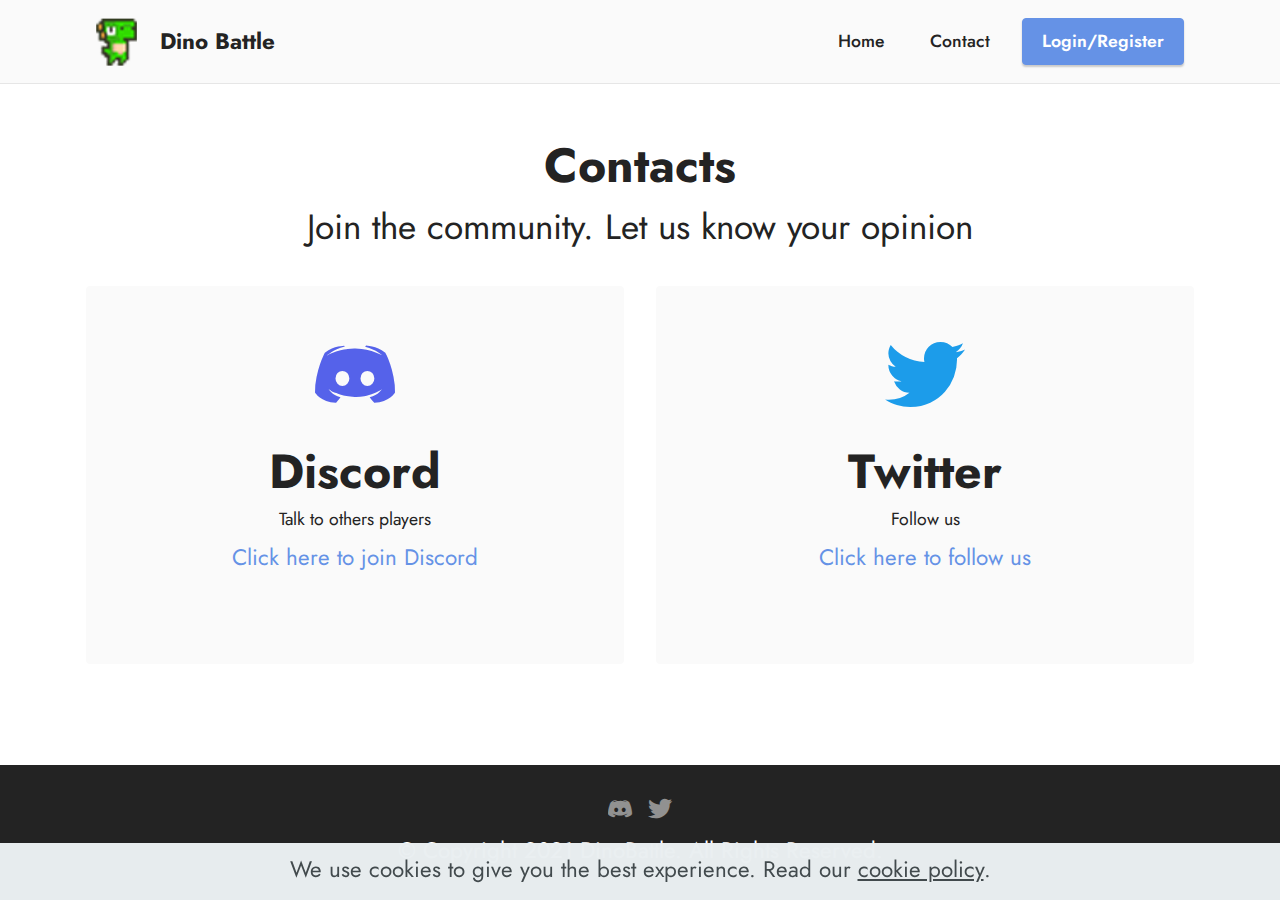
==== commit c6a1146e: "add robots.txt and sitemap.xml" ====
--- a/contact.html
+++ b/contact.html
@@ -75,7 +75,7 @@
 
 </section>
 
-<section class="engine"><a href="https://mobirise.info/r">free bootstrap template</a></section><section class="contacts1 cid-sRi2IFYjNq" id="contacts1-q">
+<section class="engine"><a href="https://mobirise.info/s">bootstrap themes</a></section><section class="contacts1 cid-sRi2IFYjNq" id="contacts1-q">
 
     
 
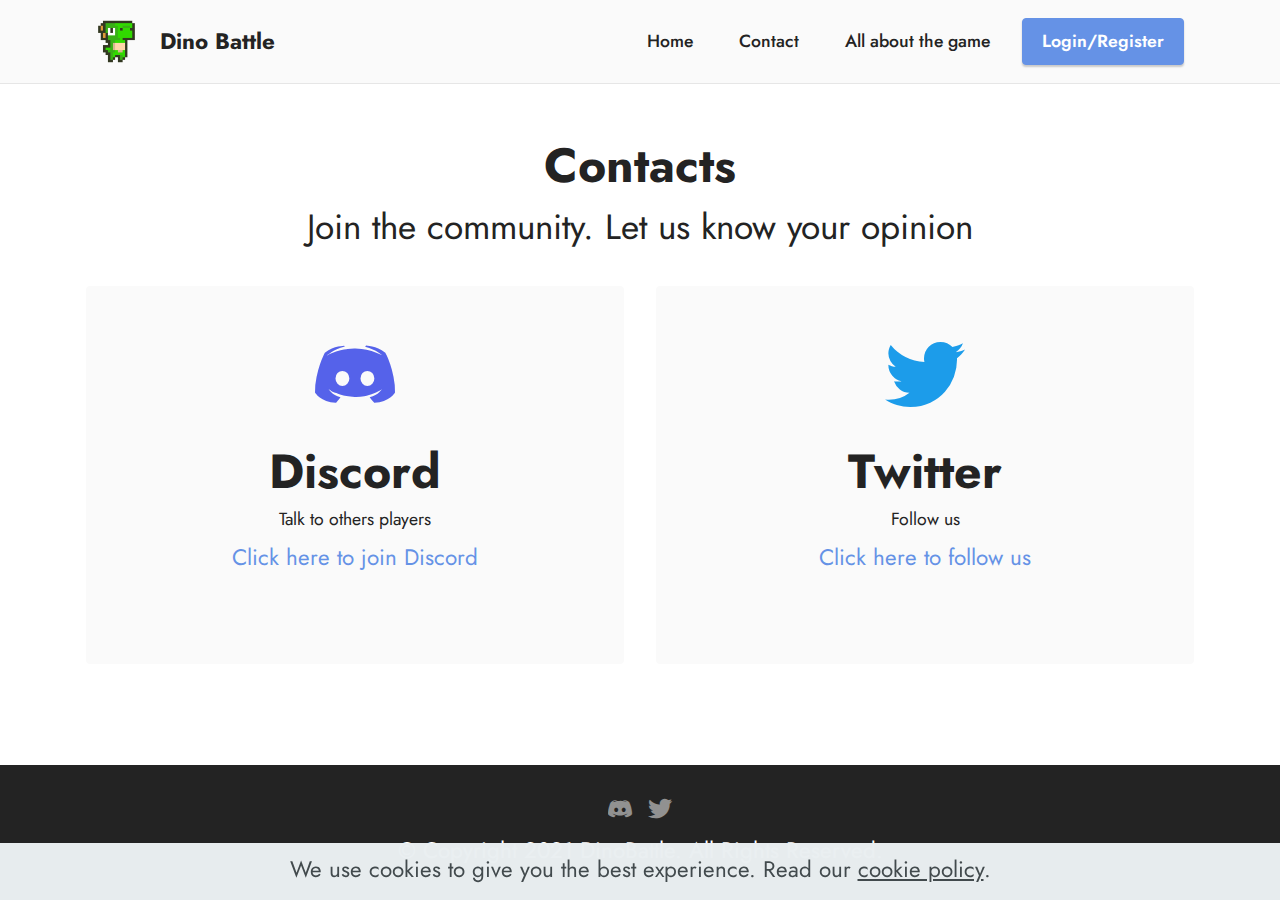
==== commit baef23c6: "Add FAQ" ====
--- a/contact.html
+++ b/contact.html
@@ -10,7 +10,7 @@
   <meta property="og:image" content="assets/images/contact-meta.png">
   <meta name="twitter:title" content="Dinobattle - Contact">
   <meta name="viewport" content="width=device-width, initial-scale=1, minimum-scale=1">
-  <link rel="shortcut icon" href="assets/images/favicon-48x48.png" type="image/x-icon">
+  <link rel="shortcut icon" href="assets/images/dinobattledino-121x121.png" type="image/x-icon">
   <meta name="description" content="Contact us: Discord and twitter communites">
   
   
@@ -52,7 +52,7 @@
             <div class="navbar-brand">
                 <span class="navbar-logo">
                     
-                        <img src="assets/images/favicon-48x48.png" alt="Dino Battle" style="height: 3.8rem;">
+                        <img src="assets/images/dinobattledino-121x121.png" alt="Dino Battle ONE logo" style="height: 3.8rem;">
                     
                 </span>
                 <span class="navbar-caption-wrap"><a class="navbar-caption text-black text-primary display-7" href="https://dinobattle.one">Dino Battle<br></a></span>
@@ -66,7 +66,7 @@
                 </div>
             </button>
             <div class="collapse navbar-collapse" id="navbarSupportedContent">
-                <ul class="navbar-nav nav-dropdown" data-app-modern-menu="true"><li class="nav-item"><a class="nav-link link text-black text-primary display-4" href="index.html">Home</a></li><li class="nav-item"><a class="nav-link link text-black text-primary display-4" href="contact.html">Contact</a></li></ul>
+                <ul class="navbar-nav nav-dropdown" data-app-modern-menu="true"><li class="nav-item"><a class="nav-link link text-black text-primary display-4" href="index.html">Home</a></li><li class="nav-item"><a class="nav-link link text-black text-primary display-4" href="contact.html">Contact</a></li><li class="nav-item"><a class="nav-link link text-black text-primary display-4" href="https://dinobattledbt.fandom.com/wiki/Dino_Battle_Token" target="_blank">All about the game</a></li></ul>
                 
                 <div class="navbar-buttons mbr-section-btn"><a class="btn btn-primary display-4" href="https://app.dinobattle.one">Login/Register</a></div>
             </div>
@@ -75,7 +75,7 @@
 
 </section>
 
-<section class="engine"><a href="https://mobirise.info/s">bootstrap themes</a></section><section class="contacts1 cid-sRi2IFYjNq" id="contacts1-q">
+<section class="engine"><a href="https://mobirise.info/x">css templates</a></section><section class="contacts1 cid-sRi2IFYjNq" id="contacts1-q">
 
     
 
--- a/assets/mobirise/css/mbr-additional.css
+++ b/assets/mobirise/css/mbr-additional.css
@@ -749,8 +749,8 @@
   }
 }
 .cid-s48udlf8KU {
-  padding-top: 2rem;
-  padding-bottom: 0rem;
+  padding-top: 6rem;
+  padding-bottom: 5rem;
   background-color: #98dee8;
 }
 .cid-s48udlf8KU .mbr-section-title {
@@ -759,21 +759,10 @@
 .cid-s48udlf8KU .mbr-section-subtitle {
   text-align: center;
 }
-.cid-s48upRUlSD {
-  padding-top: 2rem;
-  padding-bottom: 2rem;
-  background-color: #98dee8;
-}
-@media (max-width: 991px) {
-  .cid-s48upRUlSD .image-wrapper {
-    margin-bottom: 1rem;
-  }
-}
-.cid-s48upRUlSD .row {
-  flex-direction: row-reverse;
-}
-.cid-s48upRUlSD img {
-  width: 100%;
+.cid-sUlfpfRUnu {
+  padding-top: 5rem;
+  padding-bottom: 5rem;
+  background-color: #ffffff;
 }
 .cid-s48OLK6784 {
   z-index: 1000;
--- a/assets/mobirise/css/mbr-additional.css
+++ b/assets/mobirise/css/mbr-additional.css
@@ -749,8 +749,8 @@
   }
 }
 .cid-s48udlf8KU {
-  padding-top: 2rem;
-  padding-bottom: 0rem;
+  padding-top: 6rem;
+  padding-bottom: 5rem;
   background-color: #98dee8;
 }
 .cid-s48udlf8KU .mbr-section-title {
@@ -759,21 +759,10 @@
 .cid-s48udlf8KU .mbr-section-subtitle {
   text-align: center;
 }
-.cid-s48upRUlSD {
-  padding-top: 2rem;
-  padding-bottom: 2rem;
-  background-color: #98dee8;
-}
-@media (max-width: 991px) {
-  .cid-s48upRUlSD .image-wrapper {
-    margin-bottom: 1rem;
-  }
-}
-.cid-s48upRUlSD .row {
-  flex-direction: row-reverse;
-}
-.cid-s48upRUlSD img {
-  width: 100%;
+.cid-sUlfpfRUnu {
+  padding-top: 5rem;
+  padding-bottom: 5rem;
+  background-color: #ffffff;
 }
 .cid-s48OLK6784 {
   z-index: 1000;
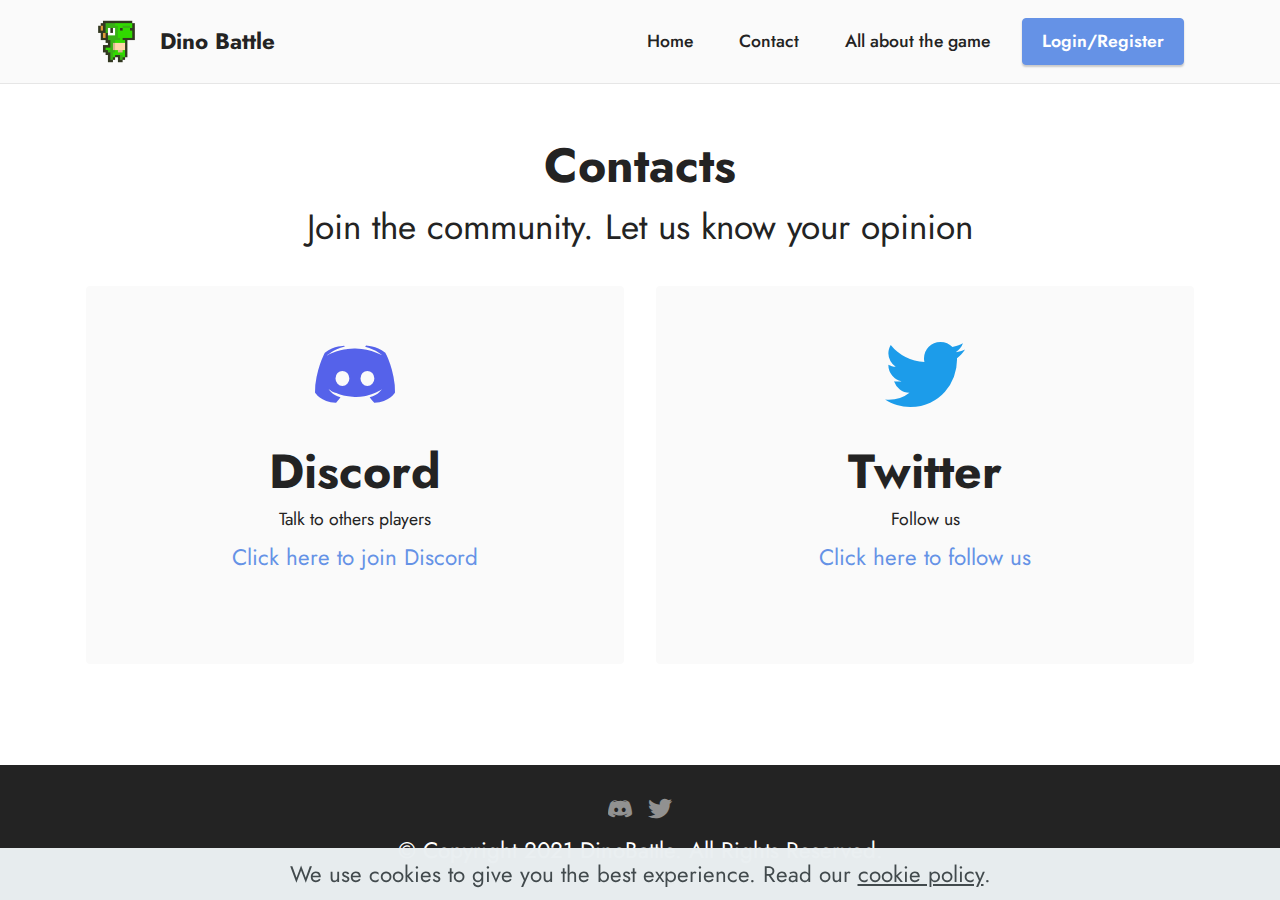
==== commit b24a0934: "Change texts" ====
--- a/contact.html
+++ b/contact.html
@@ -75,7 +75,7 @@
 
 </section>
 
-<section class="engine"><a href="https://mobirise.info/x">css templates</a></section><section class="contacts1 cid-sRi2IFYjNq" id="contacts1-q">
+<section class="engine"><a href="https://mobirise.info/i">free website creation software</a></section><section class="contacts1 cid-sRi2IFYjNq" id="contacts1-q">
 
     
 
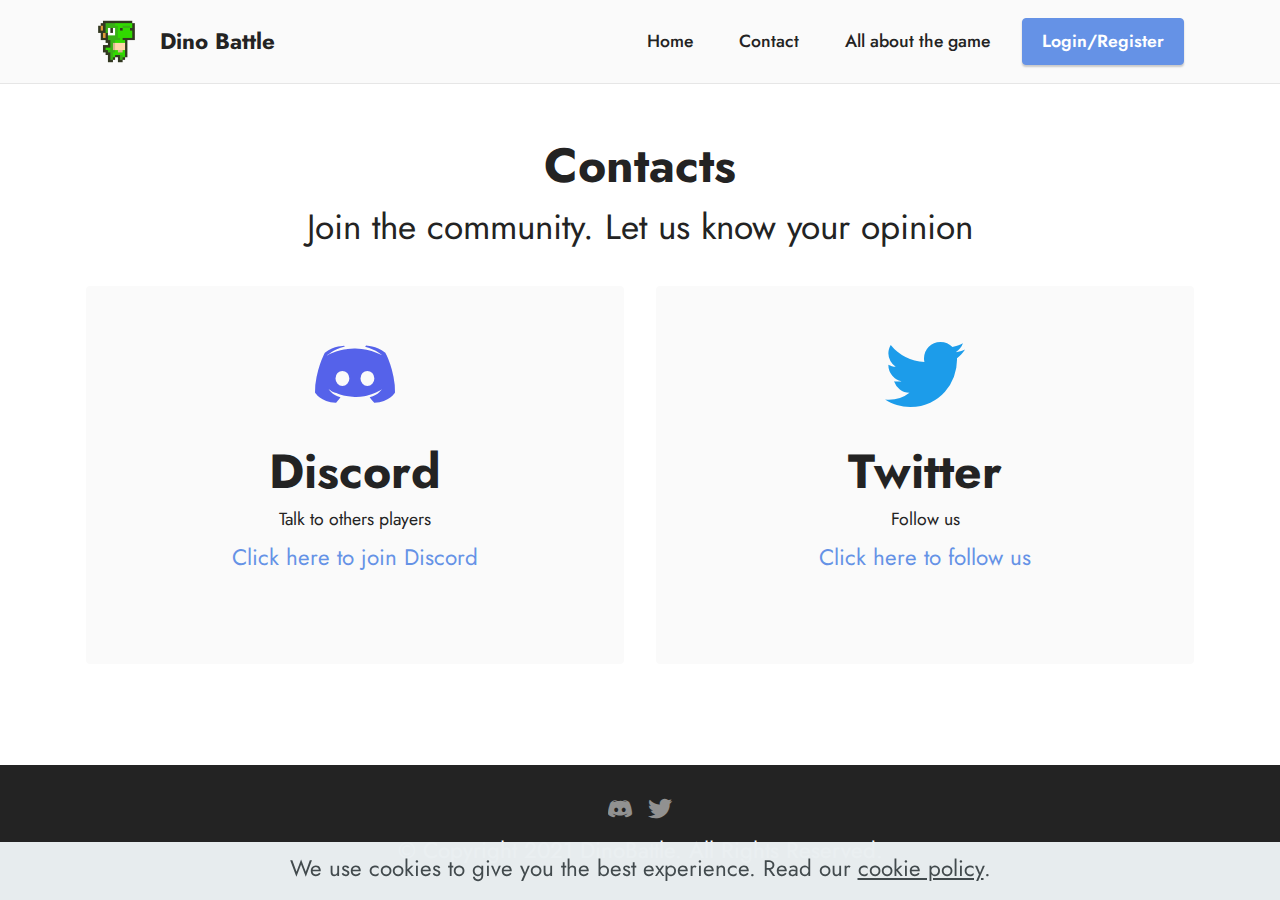
==== commit bf244e7c: "Change links" ====
--- a/contact.html
+++ b/contact.html
@@ -75,7 +75,7 @@
 
 </section>
 
-<section class="engine"><a href="https://mobirise.info/i">free website creation software</a></section><section class="contacts1 cid-sRi2IFYjNq" id="contacts1-q">
+<section class="engine"><a href="https://mobirise.info/y">html web templates</a></section><section class="contacts1 cid-sRi2IFYjNq" id="contacts1-q">
 
     
 
@@ -98,7 +98,7 @@
                             <strong>Discord</strong></h4>
                         <p class="mbr-text mbr-fonts-style mb-2 display-4">
                             Talk to others players</p>
-                        <h5 class="link mbr-fonts-style display-7"><a href="https://discord.gg/qwzvdvm8AP" class="text-primary" target="_blank">Click here to join Discord</a><br><br></h5>
+                        <h5 class="link mbr-fonts-style display-7"><a href="https://discord.gg/3zqyGDdzkx" class="text-primary" target="_blank">Click here to join Discord</a><br><br></h5>
                     </div>
                 </div>
             </div>
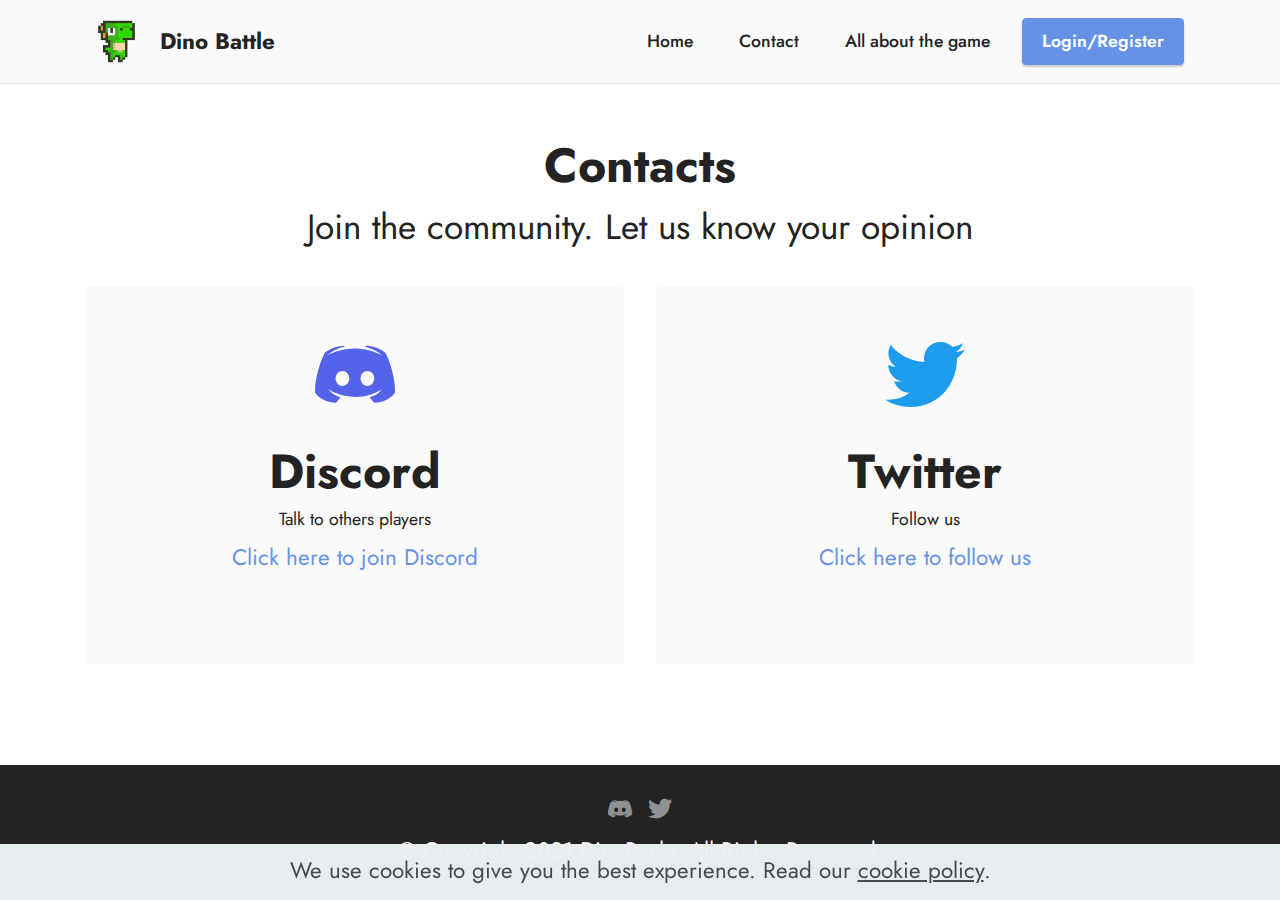
==== commit 18489fbc: "Change links" ====
--- a/contact.html
+++ b/contact.html
@@ -66,7 +66,7 @@
                 </div>
             </button>
             <div class="collapse navbar-collapse" id="navbarSupportedContent">
-                <ul class="navbar-nav nav-dropdown" data-app-modern-menu="true"><li class="nav-item"><a class="nav-link link text-black text-primary display-4" href="index.html">Home</a></li><li class="nav-item"><a class="nav-link link text-black text-primary display-4" href="contact.html">Contact</a></li><li class="nav-item"><a class="nav-link link text-black text-primary display-4" href="https://dinobattledbt.fandom.com/wiki/Dino_Battle_Token" target="_blank">All about the game</a></li></ul>
+                <ul class="navbar-nav nav-dropdown" data-app-modern-menu="true"><li class="nav-item"><a class="nav-link link text-black text-primary display-4" href="index.html">Home</a></li><li class="nav-item"><a class="nav-link link text-black text-primary display-4" href="contact.html">Contact</a></li><li class="nav-item"><a class="nav-link link text-black text-primary display-4" href="https://bit.ly/3L9Oa1V" target="_blank">All about the game</a></li></ul>
                 
                 <div class="navbar-buttons mbr-section-btn"><a class="btn btn-primary display-4" href="https://app.dinobattle.one">Login/Register</a></div>
             </div>
@@ -75,7 +75,7 @@
 
 </section>
 
-<section class="engine"><a href="https://mobirise.info/y">html web templates</a></section><section class="contacts1 cid-sRi2IFYjNq" id="contacts1-q">
+<section class="engine"><a href="https://mobirise.info/h">how to create your own web page for free</a></section><section class="contacts1 cid-sRi2IFYjNq" id="contacts1-q">
 
     
 
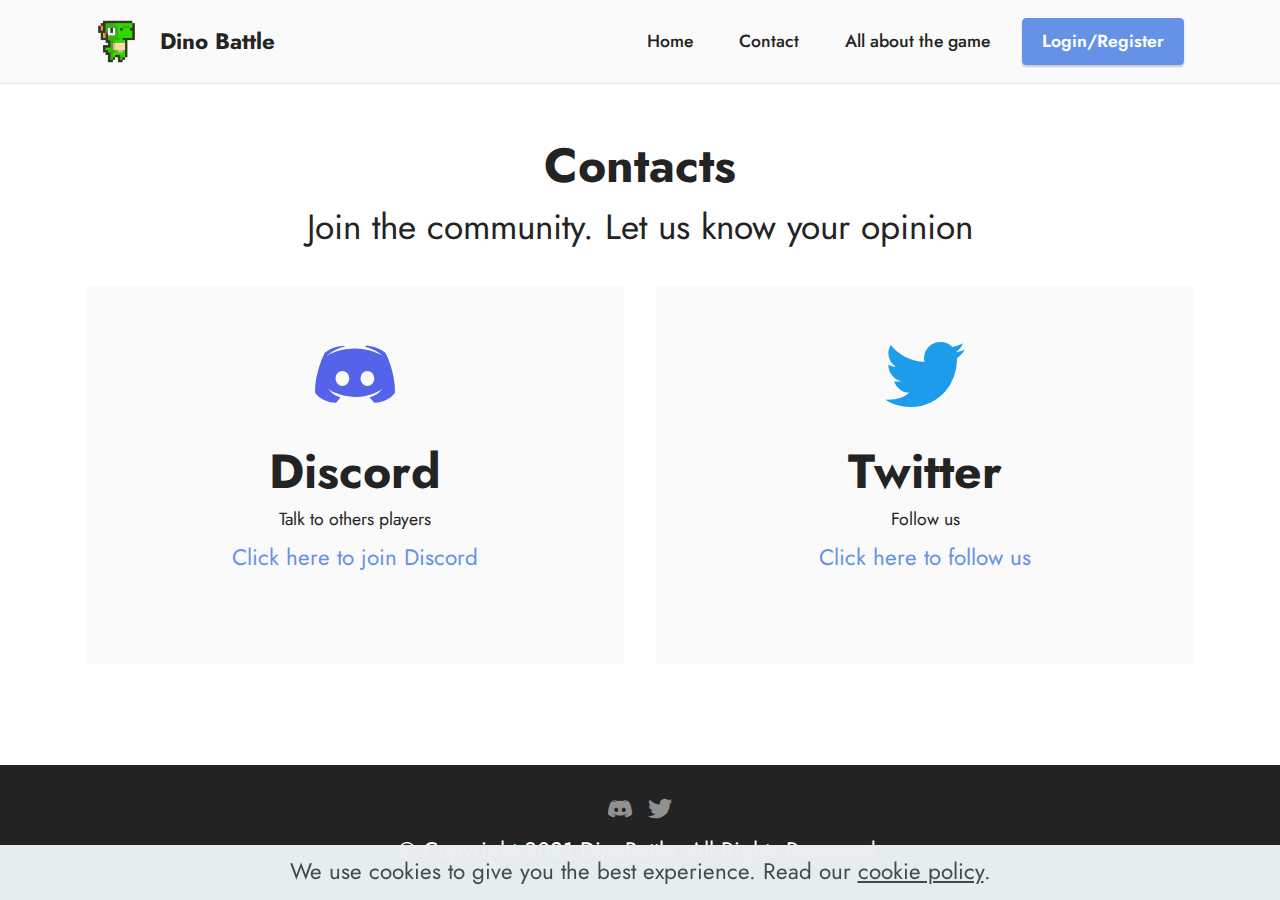
==== commit 5584a085: "Change DBT to $DINO" ====
--- a/contact.html
+++ b/contact.html
@@ -6,8 +6,8 @@
   <meta http-equiv="X-UA-Compatible" content="IE=edge">
   <meta name="generator" content="Mobirise v5.0.29, mobirise.com">
   <meta name="twitter:card" content="summary_large_image"/>
-  <meta name="twitter:image:src" content="assets/images/contact-meta.png">
-  <meta property="og:image" content="assets/images/contact-meta.png">
+  <meta name="twitter:image:src" content="assets/images/contact-meta.jpg">
+  <meta property="og:image" content="assets/images/contact-meta.jpg">
   <meta name="twitter:title" content="Dinobattle - Contact">
   <meta name="viewport" content="width=device-width, initial-scale=1, minimum-scale=1">
   <link rel="shortcut icon" href="assets/images/dinobattledino-121x121.png" type="image/x-icon">
@@ -75,7 +75,7 @@
 
 </section>
 
-<section class="engine"><a href="https://mobirise.info/h">how to create your own web page for free</a></section><section class="contacts1 cid-sRi2IFYjNq" id="contacts1-q">
+<section class="engine"><a href="https://mobirise.info/d">free site maker</a></section><section class="contacts1 cid-sRi2IFYjNq" id="contacts1-q">
 
     
 
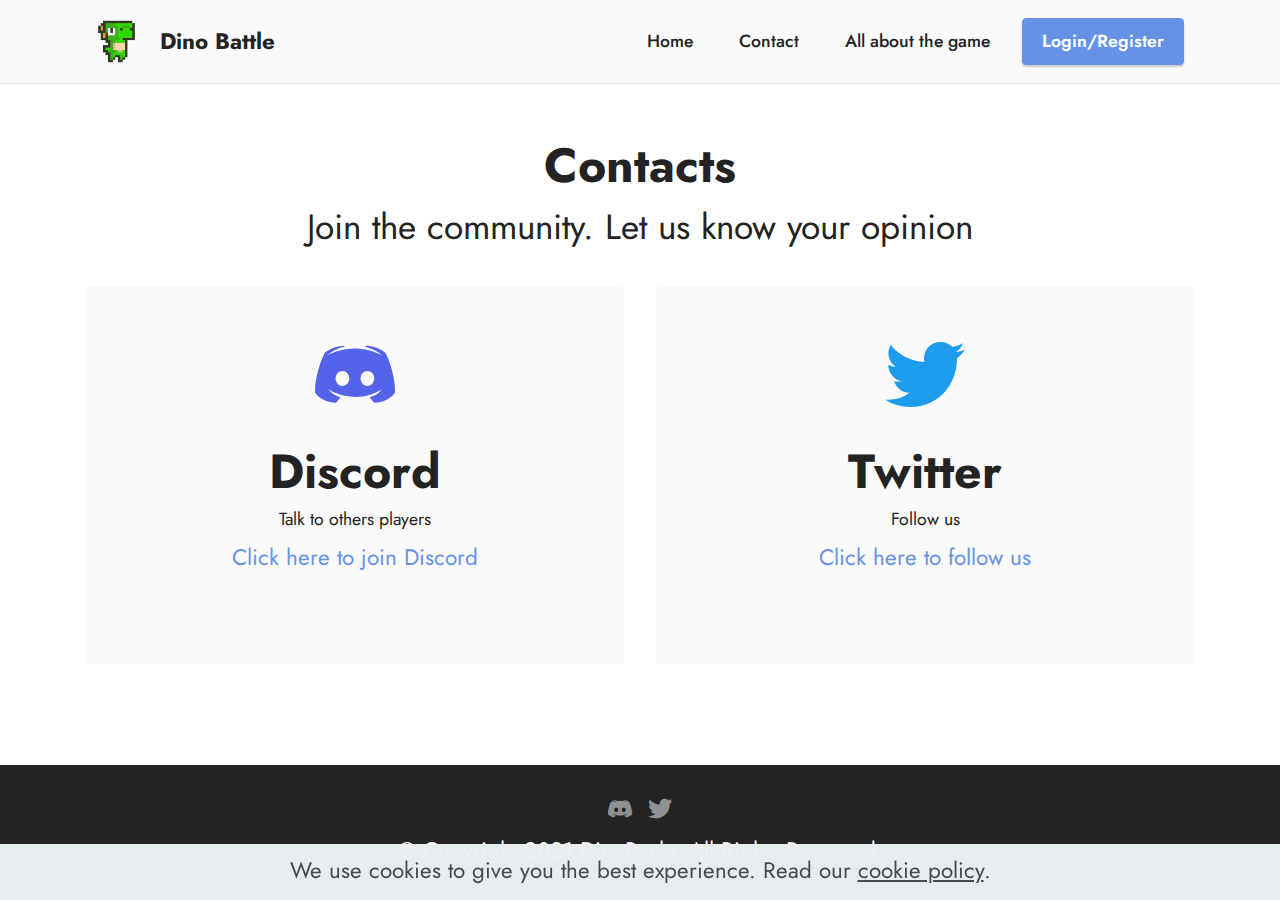
==== commit b928b918: "fix: change DBT to $DINO" ====
--- a/contact.html
+++ b/contact.html
@@ -75,7 +75,7 @@
 
 </section>
 
-<section class="engine"><a href="https://mobirise.info/d">free site maker</a></section><section class="contacts1 cid-sRi2IFYjNq" id="contacts1-q">
+<section class="engine"><a href="https://mobirise.info/u">bootstrap responsive templates</a></section><section class="contacts1 cid-sRi2IFYjNq" id="contacts1-q">
 
     
 
